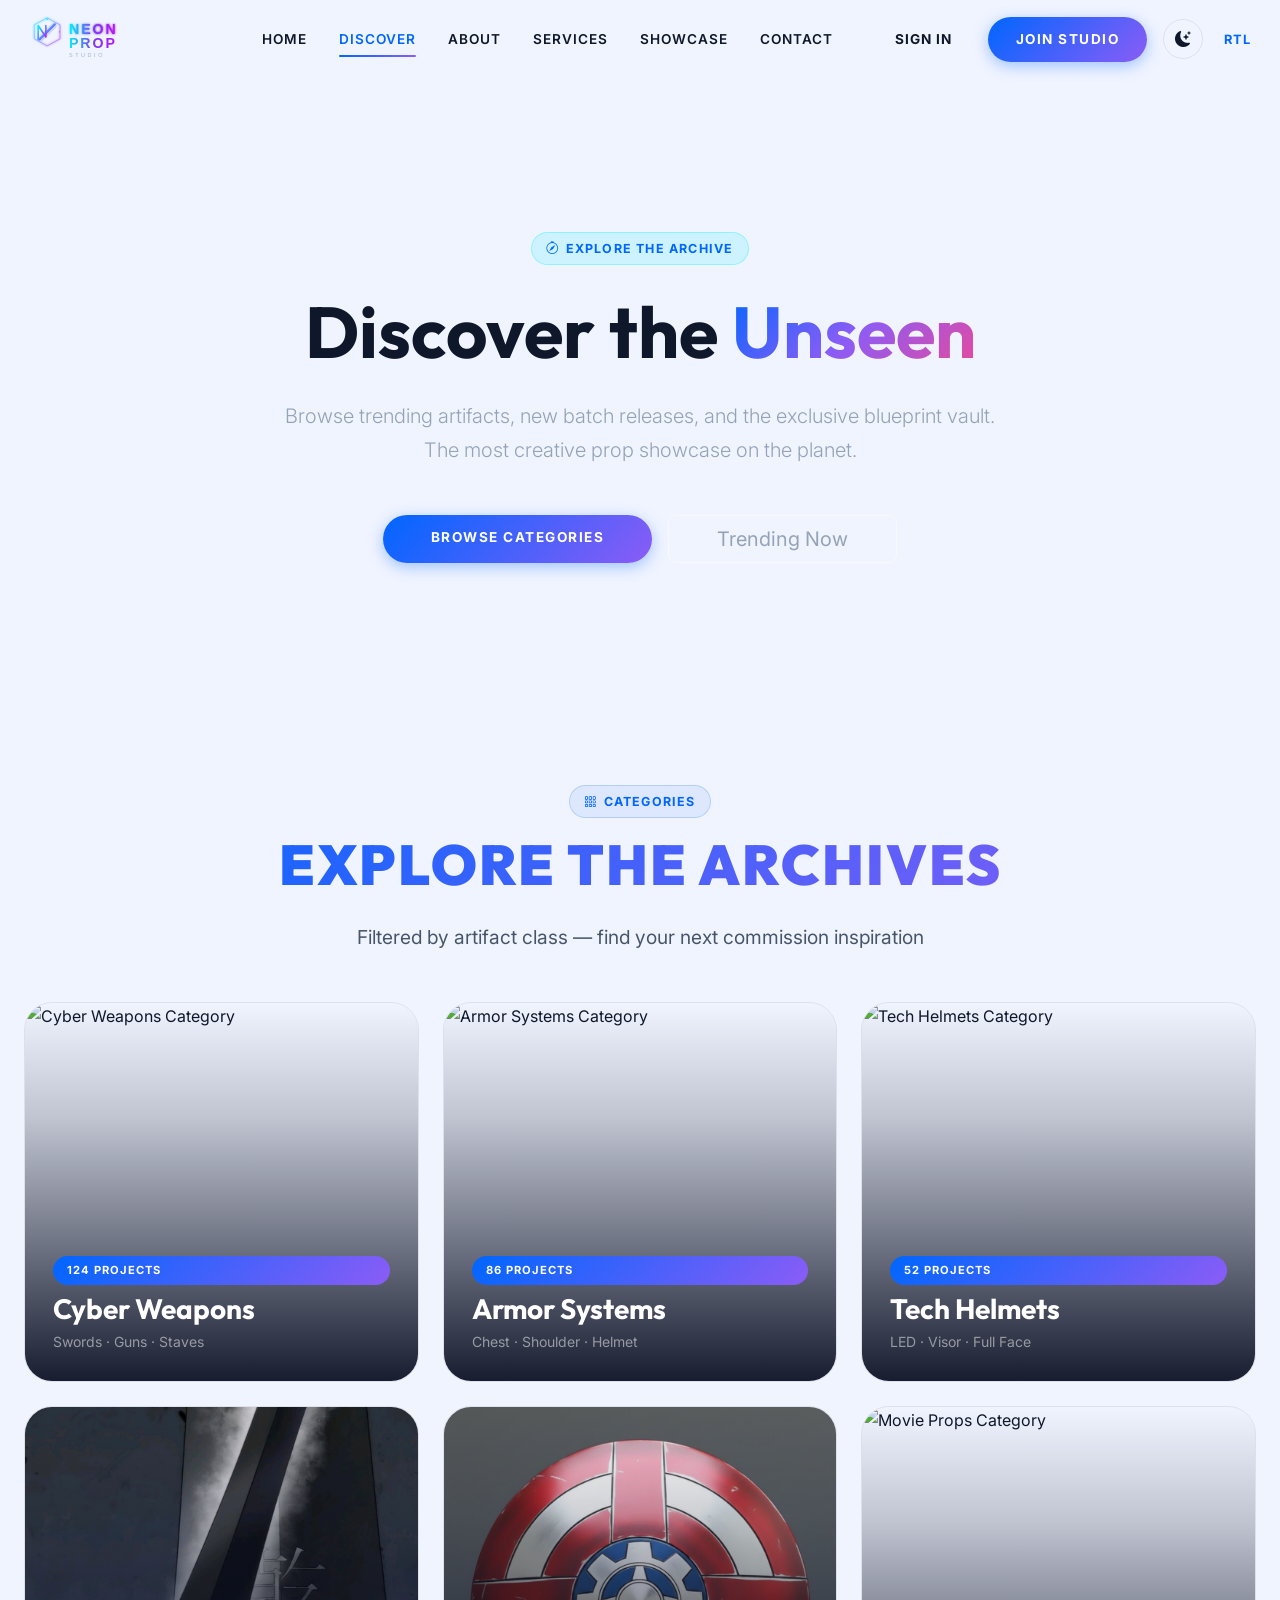
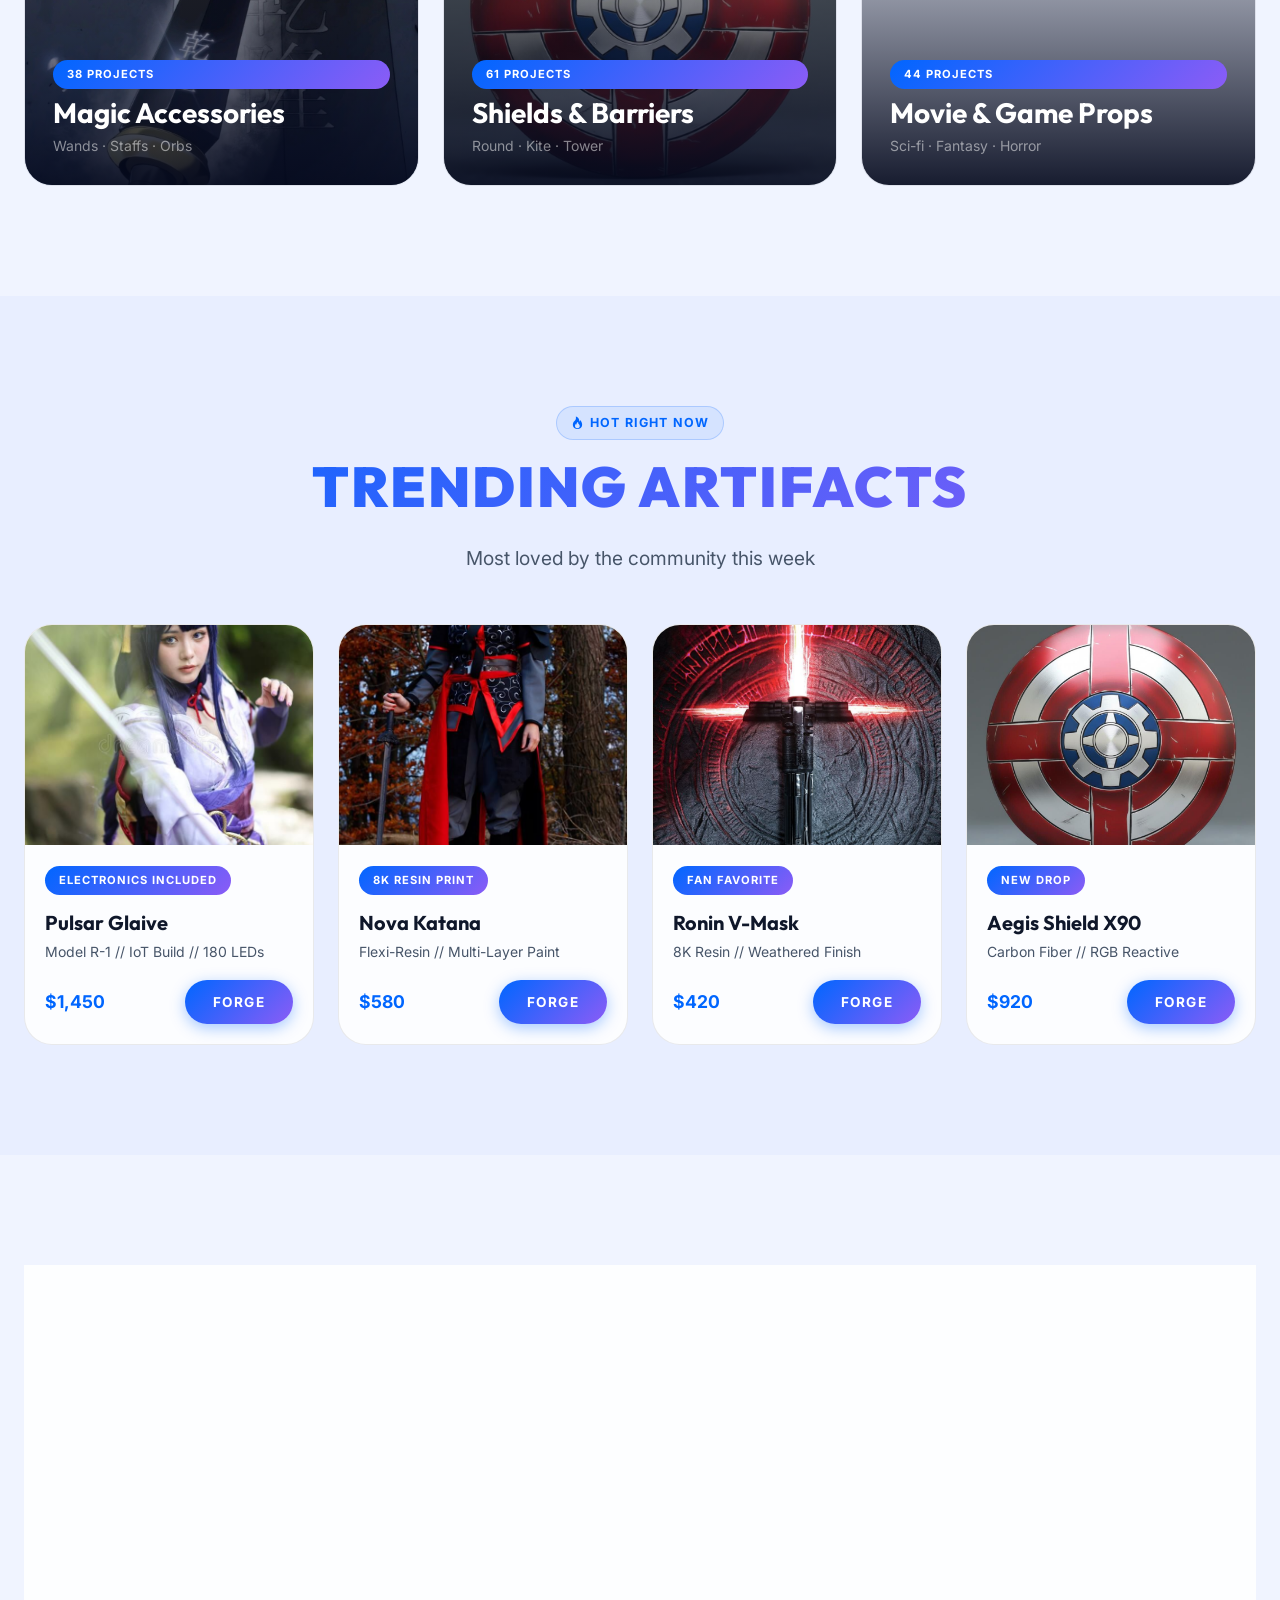
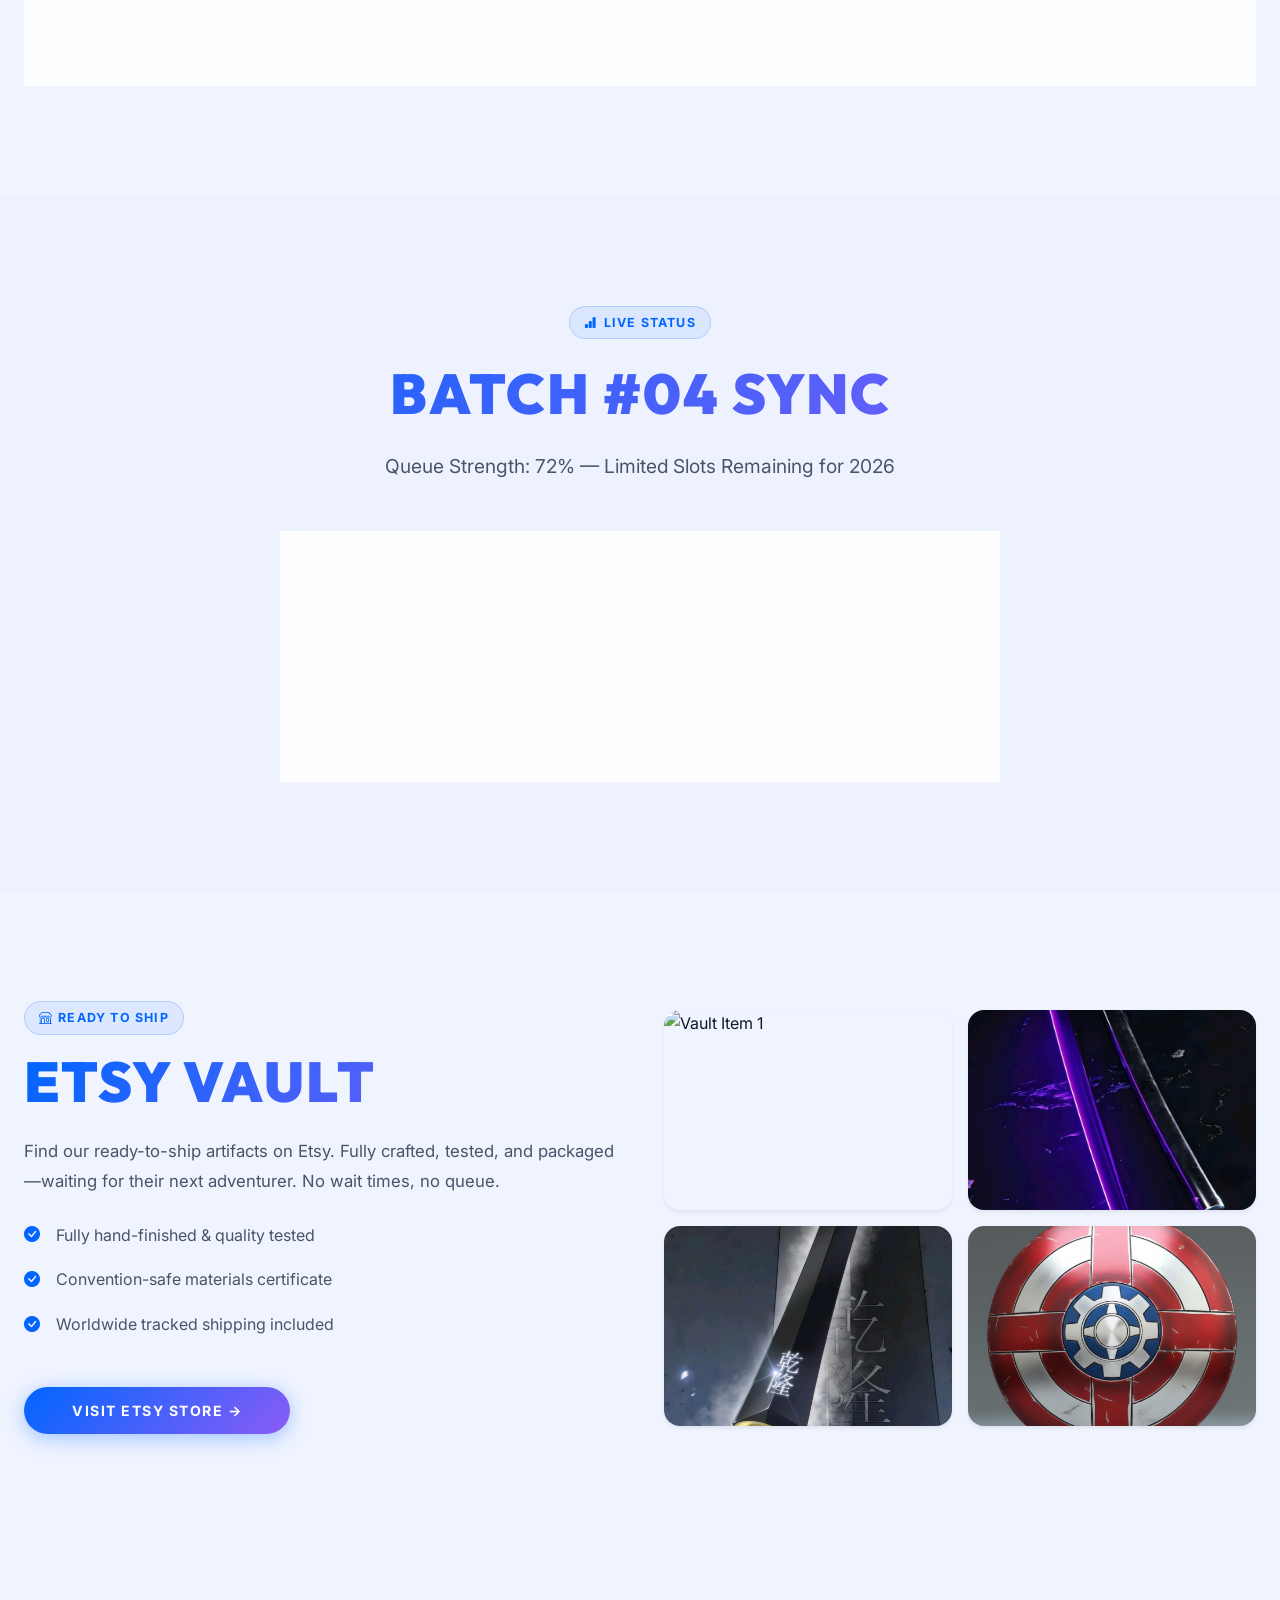
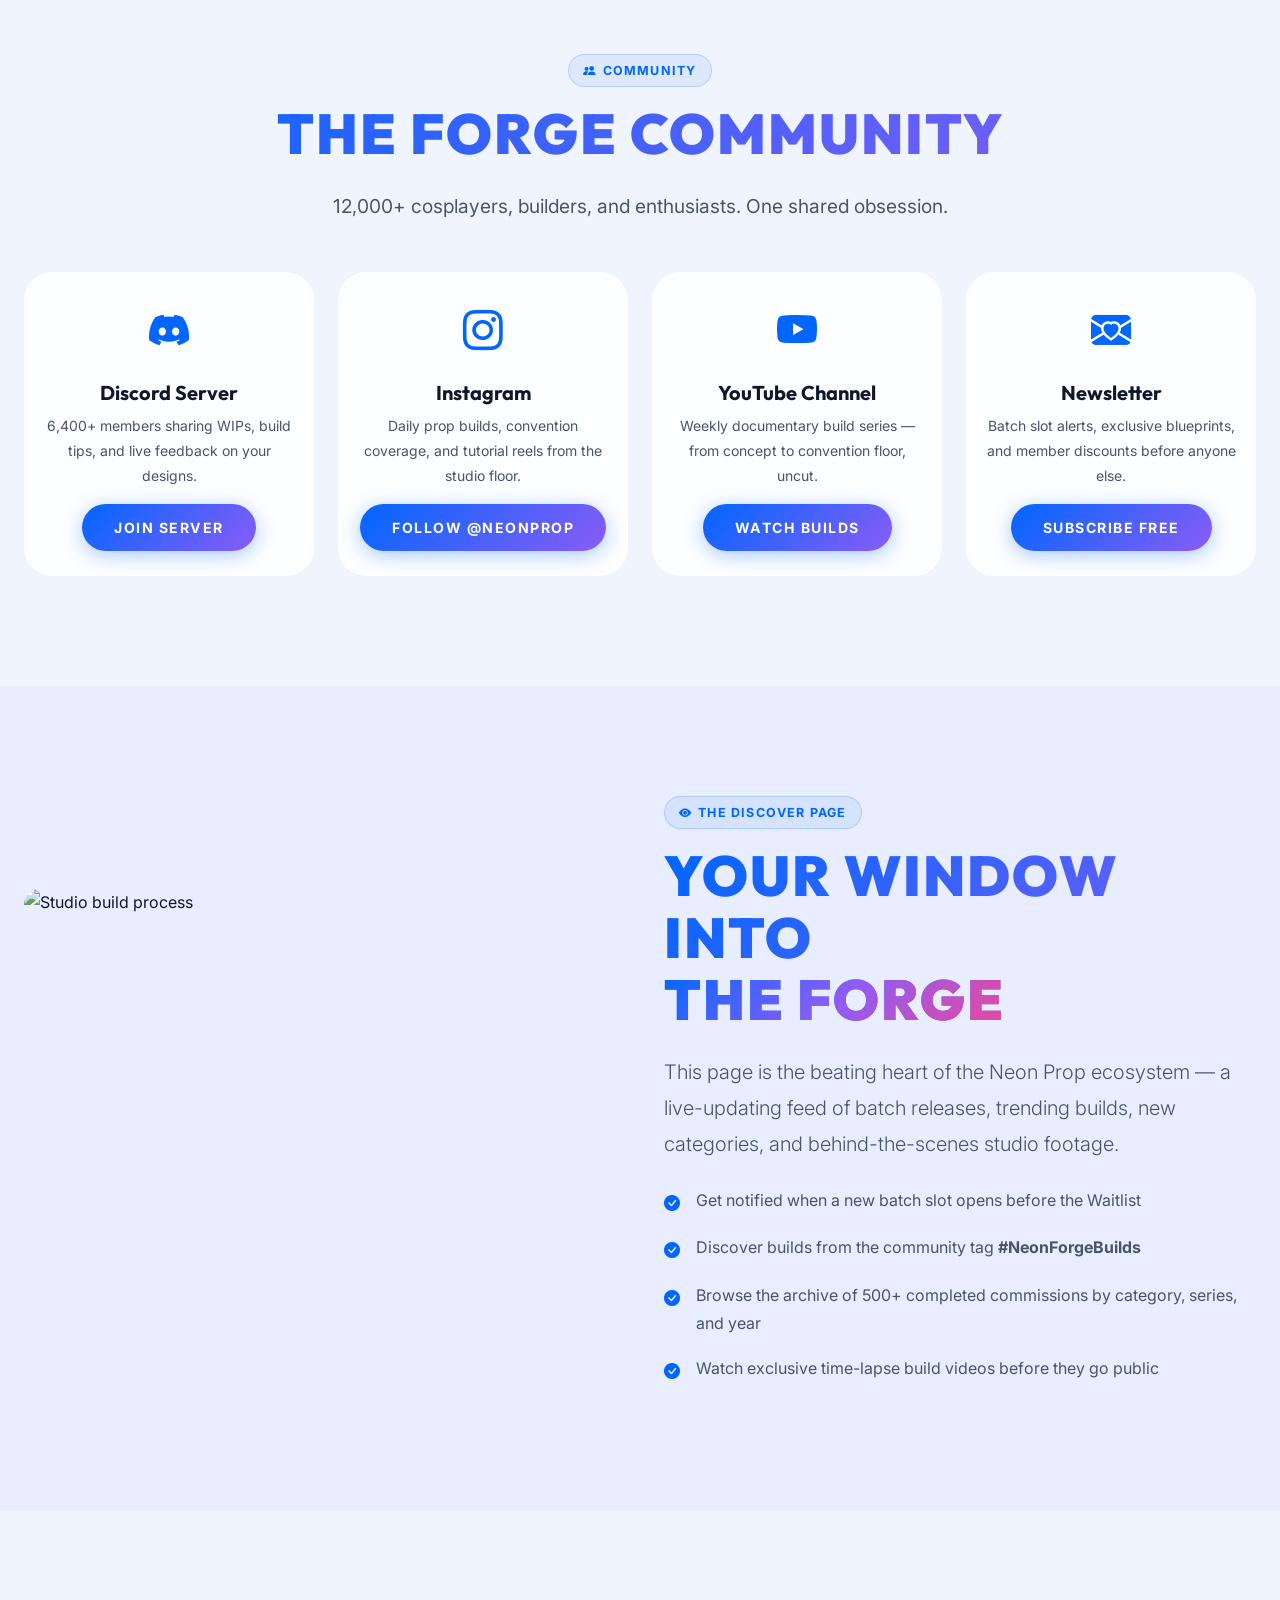
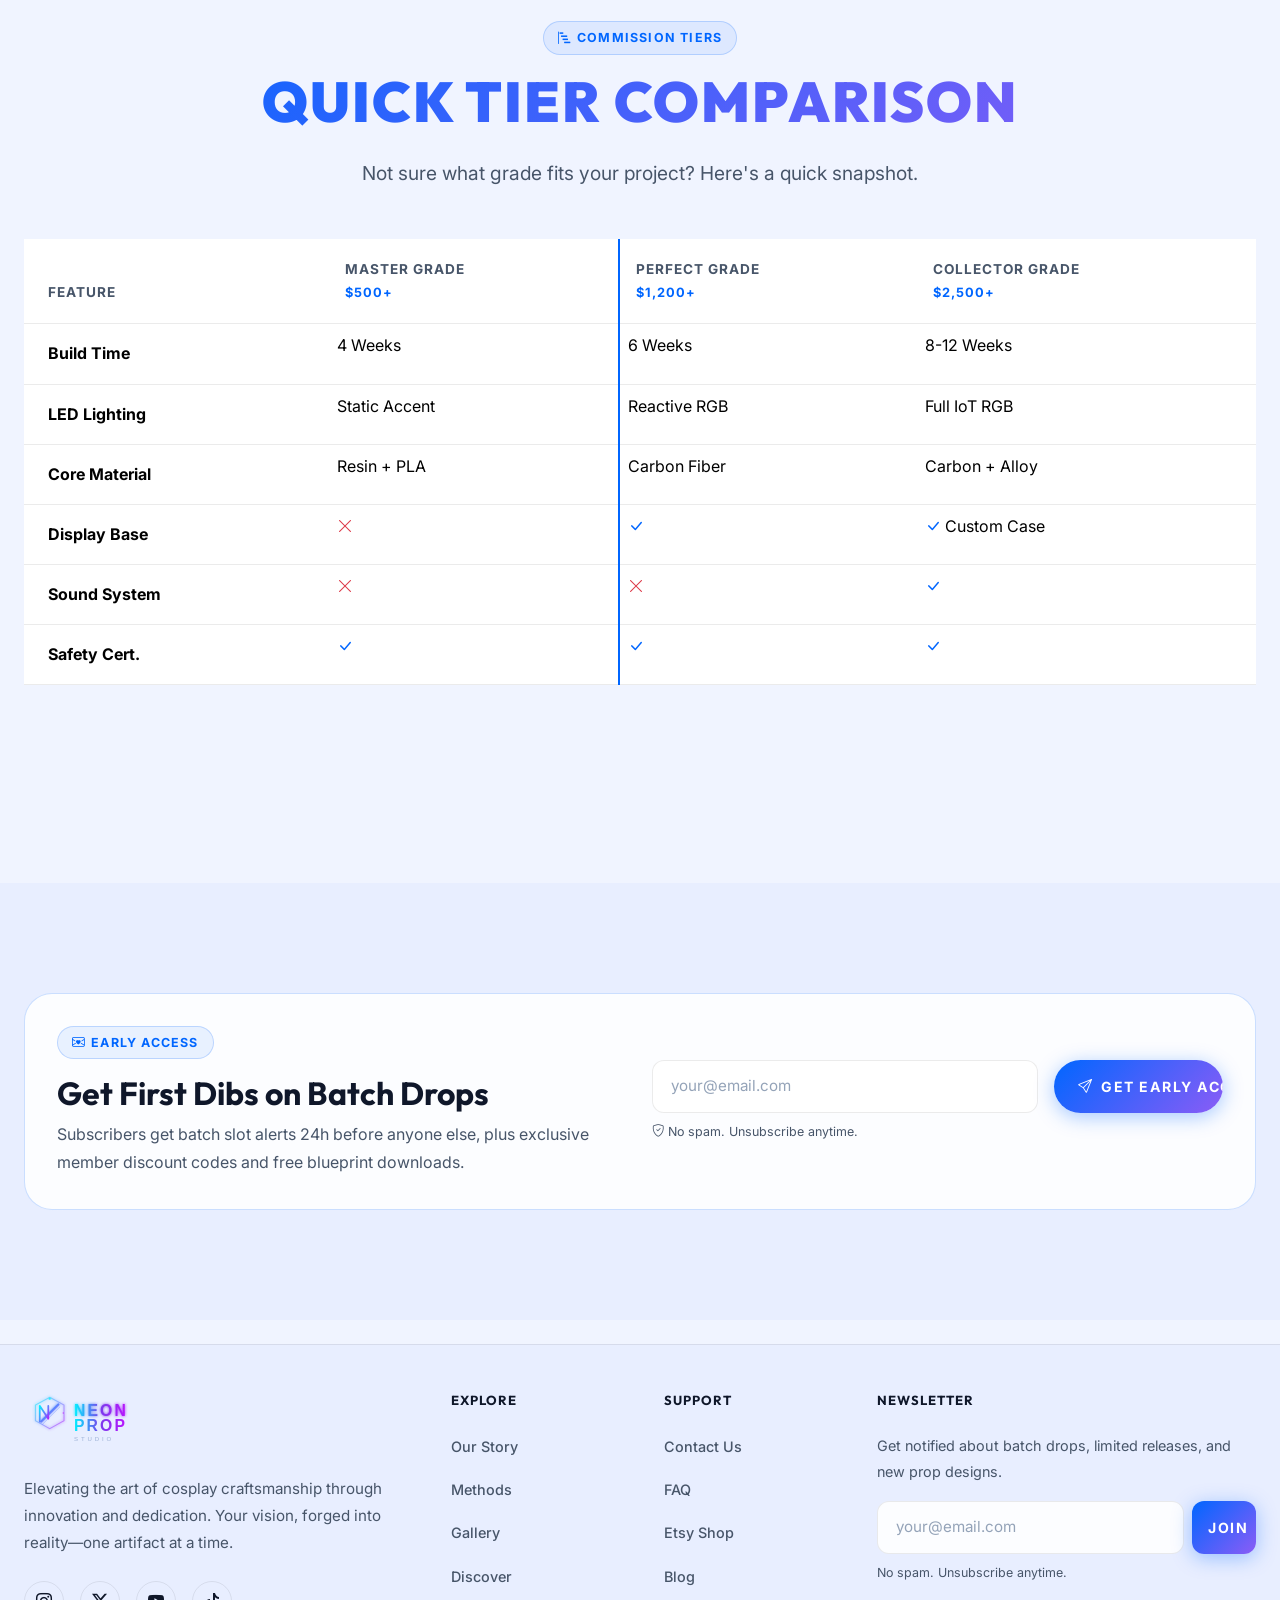
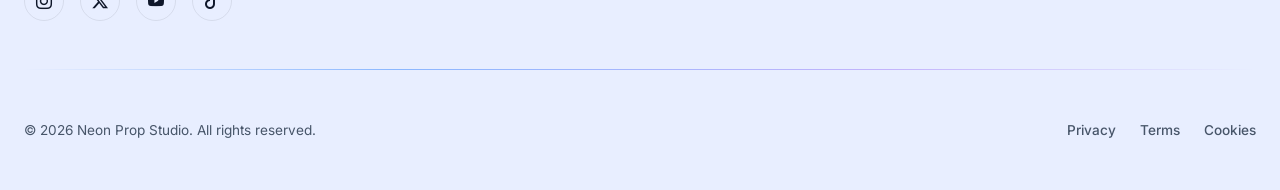
==== home2.html @ 59def132 "first commit" ====
<!DOCTYPE html>
<html lang="en" dir="ltr" data-theme="dark">

<head>
    <meta charset="UTF-8">
    <meta name="viewport" content="width=device-width, initial-scale=1.0">
    <title>Discover The Forge | Neon Prop Studio</title>
    <meta name="description"
        content="Explore trending cosplay artifacts, batch releases, category archives, and the exclusive blueprint vault at Neon Prop Studio.">

    <!-- Favicon -->
    <link rel="icon" type="image/png" href="assets/images/favicon.png">

    <!-- Bootstrap 5 & Icons -->
    <link href="https://cdn.jsdelivr.net/npm/bootstrap@5.3.3/dist/css/bootstrap.min.css" rel="stylesheet">
    <link href="https://cdn.jsdelivr.net/npm/bootstrap-icons@1.11.3/font/bootstrap-icons.min.css" rel="stylesheet">

    <!-- Custom CSS -->
    <link rel="stylesheet" href="assets/css/style.css">
    <link rel="stylesheet" href="assets/css/dark-mode.css">
    <link rel="stylesheet" href="assets/css/rtl.css">

    <style>
        /* ── Discover Hero ── */
        .discover-hero {
            min-height: 75vh;
            display: flex;
            align-items: center;
            position: relative;
            overflow: hidden;
            background: url('https://images.unsplash.com/photo-1614850523296-d8c1af93d400?auto=format&fit=crop&q=80&w=1920') center/cover no-repeat;
            padding-top: calc(var(--nav-height) + 40px);
        }

        .discover-hero::before {
            content: '';
            position: absolute;
            inset: 0;
            background: linear-gradient(to bottom, rgba(6, 10, 20, 0.6) 0%, rgba(6, 10, 20, 0.85) 100%);
        }

        [data-theme="light"] .discover-hero::before {
            background: linear-gradient(to bottom, rgba(240, 244, 255, 0.5), rgba(240, 244, 255, 0.8));
        }

        .discover-hero .container {
            position: relative;
            z-index: 2;
        }

        /* ── Category Cards ── */
        .category-card {
            position: relative;
            height: 380px;
            overflow: hidden;
            border-radius: var(--border-radius-lg);
            cursor: pointer;
            border: 1px solid var(--border-color);
            transition: var(--transition-smooth);
        }

        .category-card img {
            width: 100%;
            height: 100%;
            object-fit: cover;
            transition: transform 0.6s ease;
        }

        .category-card:hover img {
            transform: scale(1.1);
        }

        .category-card:hover {
            border-color: var(--primary-neon);
            box-shadow: var(--shadow-glow);
        }

        .category-overlay {
            position: absolute;
            inset: 0;
            background: linear-gradient(to top, rgba(5, 10, 30, 0.92) 0%, rgba(5, 10, 30, 0.2) 70%, transparent 100%);
            display: flex;
            flex-direction: column;
            justify-content: flex-end;
            padding: 1.75rem;
            color: white;
            transition: var(--transition-smooth);
        }

        /* ── Trending Cards ── */
        .trending-card {
            background: var(--bg-card);
            border: 1px solid var(--border-color);
            border-radius: var(--border-radius-lg);
            overflow: hidden;
            transition: var(--transition-smooth);
        }

        .trending-card:hover {
            transform: translateY(-8px);
            box-shadow: var(--shadow-glow), var(--shadow-lg);
            border-color: var(--border-accent);
        }

        .trending-card-img {
            width: 100%;
            height: 220px;
            object-fit: cover;
        }

        .trending-card-body {
            padding: 1.25rem;
        }

        /* ── Video Section ── */
        .video-card {
            border-radius: var(--border-radius-lg);
            overflow: hidden;
        }

        .video-card iframe {
            display: block;
        }

        @media (max-width: 767.98px) {
            .discover-hero {
                min-height: 60vh;
            }

            .category-card {
                height: 260px;
            }

            .trending-card-img {
                height: 180px;
            }
        }

        @media (max-width: 575.98px) {
            .category-card {
                height: 220px;
            }
        }
    </style>
</head>

<body>
    <button class="scroll-top-btn" id="scrollTopBtn" aria-label="Scroll to top"><i
            class="bi bi-chevron-up"></i></button>

    <!-- Navbar -->
    <nav class="navbar navbar-expand-lg navbar-custom fixed-top" role="navigation" aria-label="Main Navigation">
        <div class="container">
            <a class="navbar-brand" href="index.html" aria-label="Neon Prop Studio Home">
                <img src="assets/images/logo.svg" alt="Neon Prop Studio" height="44" class="d-block"
                    style="max-width:180px;">
            </a>
            <button class="navbar-toggler" type="button" data-bs-toggle="collapse" data-bs-target="#navContent"
                aria-controls="navContent" aria-expanded="false" aria-label="Toggle navigation">
                <i class="bi bi-list fs-2 text-neon"></i>
            </button>
            <div class="collapse navbar-collapse" id="navContent">
                <ul class="navbar-nav mx-auto mb-2 mb-lg-0">
                    <li class="nav-item"><a class="nav-link" href="index.html">Home</a></li>
                    <li class="nav-item"><a class="nav-link active" aria-current="page" href="home2.html">Discover</a>
                    </li>
                    <li class="nav-item"><a class="nav-link" href="pages/about.html">About</a></li>
                    <li class="nav-item"><a class="nav-link" href="pages/services.html">Services</a></li>
                    <li class="nav-item"><a class="nav-link" href="pages/showcase.html">Showcase</a></li>
                    <li class="nav-item"><a class="nav-link" href="pages/contact.html">Contact</a></li>
                </ul>
                <div class="d-flex align-items-center gap-3">
                    <a href="pages/login.html" class="btn-login text-decoration-none d-none d-lg-inline-block">Sign
                        In</a>
                    <a href="pages/signup.html" class="btn btn-premium btn-sm">Join Studio</a>
                    <button id="theme-toggle" class="btn btn-theme-toggle" aria-label="Toggle Theme"><i
                            class="bi bi-sun-fill"></i></button>
                    <button id="rtl-toggle" class="btn btn-link text-decoration-none text-neon fw-bold px-1"
                        style="font-size:0.8rem;letter-spacing:1px;" aria-label="Toggle RTL">RTL</button>
                </div>
            </div>
        </div>
    </nav>

    <main id="main-content">
        <!-- ═══ DISCOVER HERO ═══ -->
        <section id="discover-hero" class="discover-hero">
            <div class="container text-center text-white">
                <div class="chip mb-4 mx-auto reveal"
                    style="width:fit-content;background:rgba(0,242,255,0.15);border-color:rgba(0,242,255,0.3);"><i
                        class="bi bi-compass"></i> Explore The Archive</div>
                <h1 class="display-2 fw-bold mb-4 reveal delay-1" style="font-family:'Outfit',sans-serif;color:var(--text-main);">Discover the
                    <span
                        style="background:var(--grad-neon);-webkit-background-clip:text;-webkit-text-fill-color:transparent;background-clip:text;">Unseen</span>
                </h1>
                <p class="lead mb-5 col-lg-7 mx-auto reveal delay-2" style="color:var(--text-subtle);">Browse trending artifacts, new batch releases, and
                    the exclusive blueprint vault. The most creative prop showcase on the planet.</p>
                <div class="d-flex justify-content-center flex-wrap gap-3 reveal delay-3">
                    <a href="#categories" class="btn btn-premium btn-lg px-5">Browse Categories</a>
                    <a href="#trending" class="btn btn-outline-light btn-lg px-5" style="color:var(--text-subtle);">Trending Now</a>
                </div>
            </div>
        </section>

        <!-- ═══ CATEGORIES ═══ -->
        <section id="categories" class="section-py">
            <div class="container">
                <div class="text-center mb-5">
                    <div class="chip mb-3 reveal"><i class="bi bi-grid-3x3-gap"></i> Categories</div>
                    <h2 class="section-title reveal delay-1">Explore The Archives</h2>
                    <p class="section-subtitle reveal delay-2">Filtered by artifact class — find your next commission
                        inspiration</p>
                </div>
                <div class="row g-4">
                    <div class="col-md-4 reveal">
                        <div class="category-card">
                            <img src="https://images.unsplash.com/photo-1589118949245-7d38baf380d6?auto=format&fit=crop&q=80&w=800"
                                alt="Cyber Weapons Category">
                            <div class="category-overlay">
                                <span class="badge-neon mb-2">124 Projects</span>
                                <h3 class="fw-bold m-0">Cyber Weapons</h3>
                                <p class="text-white-50 small mb-0 mt-1">Swords · Guns · Staves</p>
                            </div>
                        </div>
                    </div>
                    <div class="col-md-4 reveal delay-1">
                        <div class="category-card">
                            <img src="https://images.unsplash.com/photo-1542332213-31f87348057f?auto=format&fit=crop&q=80&w=800"
                                alt="Armor Systems Category">
                            <div class="category-overlay">
                                <span class="badge-neon mb-2">86 Projects</span>
                                <h3 class="fw-bold m-0">Armor Systems</h3>
                                <p class="text-white-50 small mb-0 mt-1">Chest · Shoulder · Helmet</p>
                            </div>
                        </div>
                    </div>
                    <div class="col-md-4 reveal delay-2">
                        <div class="category-card">
                            <img src="https://images.unsplash.com/photo-1550745165-9bc0b252726f?auto=format&fit=crop&q=80&w=800"
                                alt="Tech Helmets Category">
                            <div class="category-overlay">
                                <span class="badge-neon mb-2">52 Projects</span>
                                <h3 class="fw-bold m-0">Tech Helmets</h3>
                                <p class="text-white-50 small mb-0 mt-1">LED · Visor · Full Face</p>
                            </div>
                        </div>
                    </div>
                    <div class="col-md-4 reveal delay-3">
                        <div class="category-card">
                            <img src="./assets/images/ronin.jpg"
                                alt="Magic Accessories Category">
                            <div class="category-overlay">
                                <span class="badge-neon mb-2">38 Projects</span>
                                <h3 class="fw-bold m-0">Magic Accessories</h3>
                                <p class="text-white-50 small mb-0 mt-1">Wands · Staffs · Orbs</p>
                            </div>
                        </div>
                    </div>
                    <div class="col-md-4 reveal delay-4">
                        <div class="category-card">
                            <img src="./assets/images/shield.jpg"
                                alt="Shields Category">
                            <div class="category-overlay">
                                <span class="badge-neon mb-2">61 Projects</span>
                                <h3 class="fw-bold m-0">Shields &amp; Barriers</h3>
                                <p class="text-white-50 small mb-0 mt-1">Round · Kite · Tower</p>
                            </div>
                        </div>
                    </div>
                    <div class="col-md-4 reveal delay-5">
                        <div class="category-card">
                            <img src="https://images.unsplash.com/photo-1624378439575-d8705ad7ae80?auto=format&fit=crop&q=80&w=800"
                                alt="Movie Props Category">
                            <div class="category-overlay">
                                <span class="badge-neon mb-2">44 Projects</span>
                                <h3 class="fw-bold m-0">Movie &amp; Game Props</h3>
                                <p class="text-white-50 small mb-0 mt-1">Sci-fi · Fantasy · Horror</p>
                            </div>
                        </div>
                    </div>
                </div>
            </div>
        </section>

        <!-- ═══ TRENDING ═══ -->
        <section id="trending" class="section-py bg-alt">
            <div class="container">
                <div class="text-center mb-5">
                    <div class="chip mb-3 reveal"><i class="bi bi-fire"></i> Hot Right Now</div>
                    <h2 class="section-title reveal delay-1">Trending Artifacts</h2>
                    <p class="section-subtitle reveal delay-2">Most loved by the community this week</p>
                </div>
                <div class="row g-4">
                    <div class="col-sm-6 col-lg-3 reveal">
                        <div class="trending-card h-100">
                            <img src="./assets/images/single.webp" class="trending-card-img"
                                alt="Pulsar Glaive Trending Prop">
                            <div class="trending-card-body">
                                <span class="badge-neon mb-2 d-inline-block">Electronics Included</span>
                                <h5 class="fw-bold mb-1 mt-2">Pulsar Glaive</h5>
                                <p class="text-muted small mb-3">Model R-1 // IoT Build // 180 LEDs</p>
                                <div class="d-flex justify-content-between align-items-center">
                                    <span class="fw-bold"
                                        style="font-size:1.1rem;color:var(--primary-neon);">$1,450</span>
                                    <a href="pages/contact.html" class="btn btn-premium btn-sm">Forge</a>
                                </div>
                            </div>
                        </div>
                    </div>
                    <div class="col-sm-6 col-lg-3 reveal delay-1">
                        <div class="trending-card h-100">
                            <img src="./assets/images/single2.webp" class="trending-card-img"
                                alt="Nova Katana Trending Prop">
                            <div class="trending-card-body">
                                <span class="badge-neon mb-2 d-inline-block">8K Resin Print</span>
                                <h5 class="fw-bold mb-1 mt-2">Nova Katana</h5>
                                <p class="text-muted small mb-3">Flexi-Resin // Multi-Layer Paint</p>
                                <div class="d-flex justify-content-between align-items-center">
                                    <span class="fw-bold"
                                        style="font-size:1.1rem;color:var(--primary-neon);">$580</span>
                                    <a href="pages/contact.html" class="btn btn-premium btn-sm">Forge</a>
                                </div>
                            </div>
                        </div>
                    </div>
                    <div class="col-sm-6 col-lg-3 reveal delay-2">
                        <div class="trending-card h-100">
                            <img src="./assets/images/single3.jpg" class="trending-card-img"
                                alt="Ronin V-Mask Trending Prop">
                            <div class="trending-card-body">
                                <span class="badge-neon mb-2 d-inline-block">Fan Favorite</span>
                                <h5 class="fw-bold mb-1 mt-2">Ronin V-Mask</h5>
                                <p class="text-muted small mb-3">8K Resin // Weathered Finish</p>
                                <div class="d-flex justify-content-between align-items-center">
                                    <span class="fw-bold"
                                        style="font-size:1.1rem;color:var(--primary-neon);">$420</span>
                                    <a href="pages/contact.html" class="btn btn-premium btn-sm">Forge</a>
                                </div>
                            </div>
                        </div>
                    </div>
                    <div class="col-sm-6 col-lg-3 reveal delay-3">
                        <div class="trending-card h-100">
                            <img src="./assets/images/shield.jpg" class="trending-card-img"
                                alt="Aegis Shield Trending Prop">
                            <div class="trending-card-body">
                                <span class="badge-neon mb-2 d-inline-block">New Drop</span>
                                <h5 class="fw-bold mb-1 mt-2">Aegis Shield X90</h5>
                                <p class="text-muted small mb-3">Carbon Fiber // RGB Reactive</p>
                                <div class="d-flex justify-content-between align-items-center">
                                    <span class="fw-bold"
                                        style="font-size:1.1rem;color:var(--primary-neon);">$920</span>
                                    <a href="pages/contact.html" class="btn btn-premium btn-sm">Forge</a>
                                </div>
                            </div>
                        </div>
                    </div>
                </div>
            </div>
        </section>

        <!-- ═══ BEHIND THE BUILD (VIDEO) ═══ -->
        <section id="forge-video" class="section-py">
            <div class="container">
                <div class="glass-card p-0 overflow-hidden video-card reveal">
                    <div class="row g-0">
                        <div class="col-lg-7">
                            <div class="ratio ratio-16x9">
                                <iframe src="https://www.youtube.com/embed/dQw4w9WgXcQ"
                                    title="Neon Prop Studio — Behind the Build" allowfullscreen loading="lazy"></iframe>
                            </div>
                        </div>
                        <div class="col-lg-5 p-4 p-lg-5 d-flex flex-column justify-content-center">
                            <div class="chip mb-3"><i class="bi bi-play-circle"></i> Process Film</div>
                            <h2 class="fw-bold mb-3"
                                style="font-family:'Outfit',sans-serif;font-size:clamp(1.5rem,3vw,2rem);">Behind the
                                Build</h2>
                            <p class="text-muted mb-4">Watch the master smiths at work—from the first digital blueprint
                                all the way to the final automotive clear-coat application. Real craft, real precision.
                            </p>
                            <div class="d-flex gap-3 flex-wrap">
                                <a href="pages/about.html" class="btn btn-neon btn-sm">Our Methodology →</a>
                                <a href="pages/showcase.html" class="btn btn-neon-outline btn-sm">Full Gallery</a>
                            </div>
                        </div>
                    </div>
                </div>
            </div>
        </section>

        <!-- ═══ BATCH STATUS ═══ -->
        <section id="status-discover" class="section-py bg-alt-trigger">
            <div class="container text-center">
                <div class="chip mb-4 mx-auto reveal" style="width:fit-content;"><i class="bi bi-bar-chart-fill"></i>
                    Live Status</div>
                <h2 class="section-title reveal delay-1">Batch #04 Sync</h2>
                <p class="section-subtitle mb-5 reveal delay-2">Queue Strength: 72% — Limited Slots Remaining for 2026
                </p>
                <div class="col-lg-7 mx-auto reveal delay-3">
                    <div class="glass-card px-4 py-4">
                        <div class="d-flex justify-content-between mb-2"
                            style="font-size:0.85rem;font-weight:700;text-transform:uppercase;letter-spacing:1px;">
                            <span style="color:var(--primary-neon);">72% Filled</span>
                            <span class="text-muted">28% Remaining</span>
                        </div>
                        <div class="progress mb-4" style="height:14px;">
                            <div class="progress-bar bg-neon" style="width:72%;border-radius:10px;"></div>
                        </div>
                        <div class="row g-3 text-center mb-4">
                            <div class="col-4">
                                <div
                                    style="font-family:'Outfit',sans-serif;font-weight:900;font-size:1.4rem;color:var(--primary-neon);">
                                    18</div>
                                <div
                                    style="font-size:0.75rem;color:var(--text-muted);font-weight:600;text-transform:uppercase;letter-spacing:1px;">
                                    Slots Filled</div>
                            </div>
                            <div class="col-4">
                                <div
                                    style="font-family:'Outfit',sans-serif;font-weight:900;font-size:1.4rem;color:var(--accent-gold);">
                                    7</div>
                                <div
                                    style="font-size:0.75rem;color:var(--text-muted);font-weight:600;text-transform:uppercase;letter-spacing:1px;">
                                    Slots Left</div>
                            </div>
                            <div class="col-4">
                                <div
                                    style="font-family:'Outfit',sans-serif;font-weight:900;font-size:1.4rem;color:var(--secondary-neon);">
                                    Oct</div>
                                <div
                                    style="font-size:0.75rem;color:var(--text-muted);font-weight:600;text-transform:uppercase;letter-spacing:1px;">
                                    Delivery Month</div>
                            </div>
                        </div>
                        <a href="pages/contact.html" class="btn btn-neon w-100">Reserve Your Slot Now</a>
                    </div>
                </div>
            </div>
        </section>

        <!-- ═══ ETSY VAULT ═══ -->
        <section id="market-spotlight" class="section-py">
            <div class="container">
                <div class="row align-items-center g-5">
                    <div class="col-lg-6 reveal-left">
                        <div class="chip mb-3"><i class="bi bi-shop"></i> Ready to Ship</div>
                        <h2 class="section-title mb-4">Etsy Vault</h2>
                        <p class="text-muted mb-4" style="font-size:1.05rem;line-height:1.8;">Find our ready-to-ship
                            artifacts on Etsy. Fully crafted, tested, and packaged—waiting for their next adventurer. No
                            wait times, no queue.</p>
                        <ul class="list-unstyled mb-5">
                            <li class="d-flex align-items-center gap-3 mb-3"><i
                                    class="bi bi-check-circle-fill text-neon"></i><span class="text-muted">Fully
                                    hand-finished &amp; quality tested</span></li>
                            <li class="d-flex align-items-center gap-3 mb-3"><i
                                    class="bi bi-check-circle-fill text-neon"></i><span
                                    class="text-muted">Convention-safe materials certificate</span></li>
                            <li class="d-flex align-items-center gap-3"><i
                                    class="bi bi-check-circle-fill text-neon"></i><span class="text-muted">Worldwide
                                    tracked shipping included</span></li>
                        </ul>
                        <a href="https://etsy.com" target="_blank" rel="noopener" class="btn btn-neon px-5">Visit Etsy
                            Store →</a>
                    </div>
                    <div class="col-lg-6 reveal-right">
                        <div class="row g-3">
                            <div class="col-6">
                                <img src="https://images.unsplash.com/photo-1550745165-9bc0b252726f?auto=format&fit=crop&q=80&w=400"
                                    class="img-fluid rounded-4 shadow-sm" alt="Vault Item 1"
                                    style="height:200px;object-fit:cover;width:100%;">
                            </div>
                            <div class="col-6">
                                <img src="./assets/images/saber.jpg" class="img-fluid rounded-4 shadow-sm"
                                    alt="Vault Item 2 — Saber" style="height:200px;object-fit:cover;width:100%;">
                            </div>
                            <div class="col-6">
                                <img src="./assets/images/ronin.jpg" class="img-fluid rounded-4 shadow-sm"
                                    alt="Vault Item 3 — Ronin" style="height:200px;object-fit:cover;width:100%;">
                            </div>
                            <div class="col-6">
                                <img src="./assets/images/shield.jpg" class="img-fluid rounded-4 shadow-sm"
                                    alt="Vault Item 4 — Shield" style="height:200px;object-fit:cover;width:100%;">
                            </div>
                        </div>
                    </div>
                </div>
            </div>
        </section>
    </main>

    <!-- ═══ COMMUNITY HUB ═══ -->
    <section id="community" class="section-py">
        <div class="container">
            <div class="text-center mb-5">
                <div class="chip mb-3 reveal"><i class="bi bi-people-fill"></i> Community</div>
                <h2 class="section-title reveal delay-1">The Forge Community</h2>
                <p class="section-subtitle reveal delay-2">12,000+ cosplayers, builders, and enthusiasts. One shared
                    obsession.</p>
            </div>
            <div class="row g-4">
                <div class="col-md-6 col-lg-3 reveal">
                    <div class="glass-card text-center py-4 px-3 h-100">
                        <i class="bi bi-discord text-neon mb-3 d-block" style="font-size:2.5rem;"></i>
                        <h5 class="fw-bold mb-2">Discord Server</h5>
                        <p class="text-muted small mb-3">6,400+ members sharing WIPs, build tips, and live feedback on
                            your designs.</p>
                        <a href="#" class="btn btn-neon btn-sm">Join Server</a>
                    </div>
                </div>
                <div class="col-md-6 col-lg-3 reveal delay-1">
                    <div class="glass-card text-center py-4 px-3 h-100">
                        <i class="bi bi-instagram text-neon mb-3 d-block" style="font-size:2.5rem;"></i>
                        <h5 class="fw-bold mb-2">Instagram</h5>
                        <p class="text-muted small mb-3">Daily prop builds, convention coverage, and tutorial reels from
                            the studio floor.</p>
                        <a href="#" class="btn btn-neon btn-sm">Follow @neonprop</a>
                    </div>
                </div>
                <div class="col-md-6 col-lg-3 reveal delay-2">
                    <div class="glass-card text-center py-4 px-3 h-100">
                        <i class="bi bi-youtube text-neon mb-3 d-block" style="font-size:2.5rem;"></i>
                        <h5 class="fw-bold mb-2">YouTube Channel</h5>
                        <p class="text-muted small mb-3">Weekly documentary build series — from concept to convention
                            floor, uncut.</p>
                        <a href="#" class="btn btn-neon btn-sm">Watch Builds</a>
                    </div>
                </div>
                <div class="col-md-6 col-lg-3 reveal delay-3">
                    <div class="glass-card text-center py-4 px-3 h-100">
                        <i class="bi bi-envelope-heart-fill text-neon mb-3 d-block" style="font-size:2.5rem;"></i>
                        <h5 class="fw-bold mb-2">Newsletter</h5>
                        <p class="text-muted small mb-3">Batch slot alerts, exclusive blueprints, and member discounts
                            before anyone else.</p>
                        <a href="#subscribe" class="btn btn-neon btn-sm">Subscribe Free</a>
                    </div>
                </div>
            </div>
        </div>
    </section>

    <!-- ═══ WHY DISCOVER ═══ -->
    <section id="why-discover" class="section-py bg-alt">
        <div class="container">
            <div class="row align-items-center g-5">
                <div class="col-lg-6 reveal-left">
                    <img src="https://images.unsplash.com/photo-1542332213-31f87348057f?auto=format&fit=crop&q=80&w=900"
                        alt="Studio build process" class="img-fluid rounded-4"
                        style="height:420px;object-fit:cover;width:100%;">
                </div>
                <div class="col-lg-6 reveal-right">
                    <div class="chip mb-3"><i class="bi bi-eye-fill"></i> The Discover Page</div>
                    <h2 class="section-title mb-4">Your Window Into<br><span class="gradient-text">The Forge</span></h2>
                    <p class="text-muted lead mb-4">This page is the beating heart of the Neon Prop ecosystem — a
                        live-updating feed of batch releases, trending builds, new categories, and behind-the-scenes
                        studio footage.</p>
                    <ul class="list-unstyled">
                        <li class="d-flex gap-3 mb-3">
                            <i class="bi bi-check-circle-fill text-neon flex-shrink-0 mt-1"></i>
                            <span class="text-muted">Get notified when a new batch slot opens before the Waitlist</span>
                        </li>
                        <li class="d-flex gap-3 mb-3">
                            <i class="bi bi-check-circle-fill text-neon flex-shrink-0 mt-1"></i>
                            <span class="text-muted">Discover builds from the community tag
                                <strong>#NeonForgeBuilds</strong></span>
                        </li>
                        <li class="d-flex gap-3 mb-3">
                            <i class="bi bi-check-circle-fill text-neon flex-shrink-0 mt-1"></i>
                            <span class="text-muted">Browse the archive of 500+ completed commissions by category,
                                series, and year</span>
                        </li>
                        <li class="d-flex gap-3">
                            <i class="bi bi-check-circle-fill text-neon flex-shrink-0 mt-1"></i>
                            <span class="text-muted">Watch exclusive time-lapse build videos before they go
                                public</span>
                        </li>
                    </ul>
                </div>
            </div>
        </div>
    </section>

    <!-- ═══ COMPARE TIERS ═══ -->
    <section id="compare-tiers" class="section-py">
        <div class="container">
            <div class="text-center mb-5">
                <div class="chip mb-3 reveal"><i class="bi bi-bar-chart-steps"></i> Commission Tiers</div>
                <h2 class="section-title reveal delay-1">Quick Tier Comparison</h2>
                <p class="section-subtitle reveal delay-2">Not sure what grade fits your project? Here's a quick
                    snapshot.</p>
            </div>
            <div class="table-responsive reveal">
                <table class="table" style="color:var(--text-main);border-color:var(--border-color);">
                    <thead>
                        <tr style="border-color:var(--border-color);">
                            <th
                                style="padding:1.2rem 1.5rem;font-size:.85rem;letter-spacing:1px;text-transform:uppercase;color:var(--text-muted);">
                                Feature</th>
                            <th
                                style="padding:1.2rem 1rem;font-size:.85rem;letter-spacing:1px;text-transform:uppercase;color:var(--text-muted);">
                                Master Grade<br><small style="font-size:.8rem;color:var(--primary-neon);">$500+</small>
                            </th>
                            <th
                                style="padding:1.2rem 1rem;font-size:.85rem;letter-spacing:1px;text-transform:uppercase;border-left:2px solid var(--primary-neon);color:var(--text-muted);">
                                Perfect Grade<br><small
                                    style="font-size:.8rem;color:var(--primary-neon);">$1,200+</small></th>
                            <th
                                style="padding:1.2rem 1rem;font-size:.85rem;letter-spacing:1px;text-transform:uppercase;color:var(--text-muted);">
                                Collector Grade<br><small
                                    style="font-size:.8rem;color:var(--primary-neon);">$2,500+</small></th>
                        </tr>
                    </thead>
                    <tbody>
                        <tr style="border-color:var(--border-color);">
                            <td style="padding:1rem 1.5rem;" class="fw-bold">Build Time</td>
                            <td>4 Weeks</td>
                            <td style="border-left:2px solid var(--primary-neon);">6 Weeks</td>
                            <td>8-12 Weeks</td>
                        </tr>
                        <tr style="border-color:var(--border-color);">
                            <td style="padding:1rem 1.5rem;" class="fw-bold">LED Lighting</td>
                            <td>Static Accent</td>
                            <td style="border-left:2px solid var(--primary-neon);">Reactive RGB</td>
                            <td>Full IoT RGB</td>
                        </tr>
                        <tr style="border-color:var(--border-color);">
                            <td style="padding:1rem 1.5rem;" class="fw-bold">Core Material</td>
                            <td>Resin + PLA</td>
                            <td style="border-left:2px solid var(--primary-neon);">Carbon Fiber</td>
                            <td>Carbon + Alloy</td>
                        </tr>
                        <tr style="border-color:var(--border-color);">
                            <td style="padding:1rem 1.5rem;" class="fw-bold">Display Base</td>
                            <td><i class="bi bi-x-lg text-danger"></i></td>
                            <td style="border-left:2px solid var(--primary-neon);"><i
                                    class="bi bi-check-lg text-neon"></i></td>
                            <td><i class="bi bi-check-lg text-neon"></i> Custom Case</td>
                        </tr>
                        <tr style="border-color:var(--border-color);">
                            <td style="padding:1rem 1.5rem;" class="fw-bold">Sound System</td>
                            <td><i class="bi bi-x-lg text-danger"></i></td>
                            <td style="border-left:2px solid var(--primary-neon);"><i
                                    class="bi bi-x-lg text-danger"></i></td>
                            <td><i class="bi bi-check-lg text-neon"></i></td>
                        </tr>
                        <tr>
                            <td style="padding:1rem 1.5rem;" class="fw-bold">Safety Cert.</td>
                            <td><i class="bi bi-check-lg text-neon"></i></td>
                            <td style="border-left:2px solid var(--primary-neon);"><i
                                    class="bi bi-check-lg text-neon"></i></td>
                            <td><i class="bi bi-check-lg text-neon"></i></td>
                        </tr>
                    </tbody>
                </table>
            </div>
            <div class="text-center mt-4 reveal">
                <a href="pages/services.html#pricing" class="btn btn-neon px-5">See Full Pricing Details</a>
            </div>
        </div>
    </section>

    <!-- ═══ NEWSLETTER SUBSCRIBE ═══ -->
    <section id="subscribe" class="section-py bg-alt">
        <div class="container">
            <div class="glass-card reveal" style="border:1.5px solid var(--border-accent);">
                <div class="row align-items-center g-4">
                    <div class="col-lg-6">
                        <div class="chip mb-3"><i class="bi bi-envelope-heart"></i> Early Access</div>
                        <h3 class="fw-bold mb-2"
                            style="font-family:'Outfit',sans-serif;font-size:clamp(1.4rem,3vw,2rem);">Get First Dibs on
                            Batch Drops</h3>
                        <p class="text-muted mb-0">Subscribers get batch slot alerts 24h before anyone else, plus
                            exclusive member discount codes and free blueprint downloads.</p>
                    </div>
                    <div class="col-lg-6">
                        <form class="needs-validation" novalidate>
                            <div class="d-flex flex-column flex-sm-row gap-3">
                                <input type="email" class="form-control form-control-premium flex-grow-1"
                                    placeholder="your@email.com" required aria-label="Email">
                                <button class="btn btn-neon px-4 py-3" type="submit" style="white-space:nowrap;"><i
                                        class="bi bi-send me-2"></i>Get Early Access</button>
                            </div>
                            <p class="text-muted mt-2 mb-0" style="font-size:.78rem;"><i
                                    class="bi bi-shield-check me-1"></i>No spam. Unsubscribe anytime.</p>
                        </form>
                    </div>
                </div>
            </div>
        </div>
    </section>

    <!-- Footer (shared) -->
    <footer class="footer py-5 mt-4">
        <div class="container">
            <div class="row g-5">
                <div class="col-lg-4 col-md-6">
                    <a href="index.html" class="text-decoration-none d-inline-block mb-3">
                        <img src="assets/images/logo.svg" alt="Neon Prop Studio" height="52" style="max-width:200px;">
                    </a>
                    <p class="text-muted mb-4" style="font-size:0.95rem;">Elevating the art of cosplay craftsmanship
                        through innovation and dedication. Your vision, forged into reality—one artifact at a time.</p>
                    <div class="d-flex gap-3">
                        <a href="#" class="btn btn-theme-toggle" aria-label="Instagram"><i
                                class="bi bi-instagram"></i></a>
                        <a href="#" class="btn btn-theme-toggle" aria-label="Twitter"><i
                                class="bi bi-twitter-x"></i></a>
                        <a href="#" class="btn btn-theme-toggle" aria-label="YouTube"><i class="bi bi-youtube"></i></a>
                        <a href="#" class="btn btn-theme-toggle" aria-label="TikTok"><i class="bi bi-tiktok"></i></a>
                    </div>
                </div>
                <div class="col-6 col-md-3 col-lg-2">
                    <h6 class="fw-bold mb-4 text-uppercase" style="letter-spacing:1px;font-size:0.82rem;">Explore</h6>
                    <ul class="list-unstyled">
                        <li class="mb-3"><a href="pages/about.html" class="footer-link">Our Story</a></li>
                        <li class="mb-3"><a href="pages/services.html" class="footer-link">Methods</a></li>
                        <li class="mb-3"><a href="pages/showcase.html" class="footer-link">Gallery</a></li>
                        <li class="mb-3"><a href="home2.html" class="footer-link">Discover</a></li>
                    </ul>
                </div>
                <div class="col-6 col-md-3 col-lg-2">
                    <h6 class="fw-bold mb-4 text-uppercase" style="letter-spacing:1px;font-size:0.82rem;">Support</h6>
                    <ul class="list-unstyled">
                        <li class="mb-3"><a href="pages/contact.html" class="footer-link">Contact Us</a></li>
                        <li class="mb-3"><a href="pages/contact.html#faq" class="footer-link">FAQ</a></li>
                        <li class="mb-3"><a href="https://etsy.com" class="footer-link" target="_blank">Etsy Shop</a>
                        </li>
                        <li class="mb-3"><a href="pages/coming-soon.html" class="footer-link">Blog</a></li>
                    </ul>
                </div>
                <div class="col-md-6 col-lg-4">
                    <h6 class="fw-bold mb-4 text-uppercase" style="letter-spacing:1px;font-size:0.82rem;">Newsletter
                    </h6>
                    <p class="text-muted mb-3" style="font-size:0.9rem;">Get notified about batch drops, limited
                        releases, and new prop designs.</p>
                    <form class="needs-validation" novalidate>
                        <div class="d-flex gap-2">
                            <input type="email" class="form-control-premium form-control flex-grow-1"
                                placeholder="your@email.com" required aria-label="Email address">
                            <button class="btn btn-neon px-3" type="submit"
                                style="border-radius:var(--border-radius-sm);white-space:nowrap;">Join</button>
                        </div>
                    </form>
                    <p class="text-muted mt-2" style="font-size:0.78rem;">No spam. Unsubscribe anytime.</p>
                </div>
            </div>
            <hr class="divider-gradient my-5">
            <div class="d-flex flex-wrap justify-content-between align-items-center gap-3 text-muted"
                style="font-size:0.85rem;">
                <p class="mb-0">&copy; 2026 Neon Prop Studio. All rights reserved.</p>
                <div class="d-flex gap-4">
                    <a href="#" class="footer-link" style="font-size:0.85rem;">Privacy</a>
                    <a href="#" class="footer-link" style="font-size:0.85rem;">Terms</a>
                    <a href="#" class="footer-link" style="font-size:0.85rem;">Cookies</a>
                </div>
            </div>
        </div>
    </footer>
    <!-- Toast Container -->
    <div class="toast-container position-fixed bottom-0 end-0 p-3">
        <div id="authToast" class="toast align-items-center text-white border-0" role="alert" aria-live="assertive"
            aria-atomic="true" style="background:var(--grad-primary);">
            <div class="d-flex">
                <div class="toast-body" id="toastMessage">Welcome to the Studio!</div>
                <button type="button" class="btn-close btn-close-white me-2 m-auto" data-bs-dismiss="toast"
                    aria-label="Close"></button>
            </div>
        </div>
    </div>

    <script src="https://cdn.jsdelivr.net/npm/bootstrap@5.3.3/dist/js/bootstrap.bundle.min.js"></script>
    <script src="assets/js/main.js"></script>
    <script src="assets/js/auth.js"></script>
</body>

</html>
---- assets/css/style.css ----
/* 
   Neon Prop Studio — Enhanced Design System v2.0
   Modern Glassmorphism + Cyberpunk Aesthetic
   Fully Responsive: Mobile / Tablet / Desktop
*/

@import url('https://fonts.googleapis.com/css2?family=Outfit:wght@300;400;500;600;700;800;900&family=Inter:wght@300;400;500;600;700&family=Rajdhani:wght@500;600;700&display=swap');

/* ================================
   1. DESIGN TOKENS (CSS Variables)
================================ */
:root {
    /* Light Mode — Base Colors */
    --primary-neon: #0066FF;
    --primary-glow: rgba(0, 102, 255, 0.35);
    --secondary-neon: #8B5CF6;
    --secondary-glow: rgba(139, 92, 246, 0.35);
    --accent-cyan: #06B6D4;
    --accent-pink: #EC4899;
    --accent-gold: #F59E0B;

    --bg-main: #F0F4FF;
    --bg-alt: #E8EEFF;
    --bg-card: rgba(255, 255, 255, 0.85);
    --bg-section-alt: #EEF2FF;
    --text-main: #0F172A;
    --text-muted: #475569;
    --text-subtle: #94A3B8;
    --border-color: rgba(0, 0, 0, 0.08);
    --border-accent: rgba(0, 102, 255, 0.2);

    --glass-bg: rgba(255, 255, 255, 0.6);
    --glass-border: rgba(255, 255, 255, 0.5);
    --glass-shadow: 0 8px 32px rgba(0, 0, 0, 0.1);
    --nav-scrolled-bg: rgba(240, 244, 255, 0.92);

    /* Gradients */
    --grad-primary: linear-gradient(135deg, #0066FF, #8B5CF6);
    --grad-secondary: linear-gradient(135deg, #06B6D4, #0066FF);
    --grad-warm: linear-gradient(135deg, #F59E0B, #EC4899);
    --grad-neon: linear-gradient(135deg, #0066FF 0%, #8B5CF6 50%, #EC4899 100%);
    --grad-card: linear-gradient(145deg, rgba(255,255,255,0.9), rgba(255,255,255,0.6));

    /* Layout */
    --nav-height: 80px;
    --section-py: 110px;
    --container-max: 1280px;
    --border-radius-sm: 12px;
    --border-radius-md: 20px;
    --border-radius-lg: 28px;
    --border-radius-xl: 40px;

    /* Effects */
    --transition-fast: all 0.2s cubic-bezier(0.4, 0, 0.2, 1);
    --transition-smooth: all 0.35s cubic-bezier(0.4, 0, 0.2, 1);
    --transition-slow: all 0.6s cubic-bezier(0.4, 0, 0.2, 1);
    --shadow-sm: 0 4px 16px rgba(0, 0, 0, 0.06);
    --shadow-md: 0 8px 30px rgba(0, 0, 0, 0.1);
    --shadow-lg: 0 20px 60px rgba(0, 0, 0, 0.15);
    --shadow-glow: 0 0 30px rgba(0, 102, 255, 0.25);
    --shadow-glow-intense: 0 0 50px rgba(0, 102, 255, 0.4), 0 0 100px rgba(139, 92, 246, 0.2);
}

/* ================================
   2. GLOBAL RESETS & BASE
================================ */
*,
*::before,
*::after {
    box-sizing: border-box;
    margin: 0;
    padding: 0;
}

html {
    scroll-behavior: smooth;
    overflow-x: hidden;
}

body {
    background-color: var(--bg-main);
    color: var(--text-main);
    font-family: 'Inter', sans-serif;
    font-size: 16px;
    line-height: 1.7;
    overflow-x: hidden;
    transition: background-color 0.5s ease, color 0.4s ease;
}

/* Custom Scrollbar */
::-webkit-scrollbar { width: 6px; }
::-webkit-scrollbar-track { background: var(--bg-alt); }
::-webkit-scrollbar-thumb { background: var(--grad-primary); border-radius: 10px; }

/* ================================
   3. TYPOGRAPHY
================================ */
h1, h2, h3, h4, .o-font { font-family: 'Outfit', sans-serif; font-weight: 800; line-height: 1.15; }
h5, h6 { font-family: 'Outfit', sans-serif; font-weight: 700; }
.rajdhani { font-family: 'Rajdhani', sans-serif; }

.section-title {
    font-size: clamp(2rem, 5vw, 3.5rem);
    font-family: 'Outfit', sans-serif;
    font-weight: 900;
    background: var(--grad-primary);
    -webkit-background-clip: text;
    -webkit-text-fill-color: transparent;
    background-clip: text;
    text-transform: uppercase;
    letter-spacing: 2px;
    line-height: 1.1;
    margin-bottom: 1.5rem;
}
.section-subtitle {
    font-size: clamp(1rem, 2.5vw, 1.2rem);
    color: var(--text-muted);
    max-width: 640px;
    margin: 0 auto;
    line-height: 1.8;
    font-weight: 400;
}
.gradient-text {
    background: var(--grad-neon);
    -webkit-background-clip: text;
    -webkit-text-fill-color: transparent;
    background-clip: text;
    display: inline-block;
}
.text-neon { color: var(--primary-neon) !important; }
.text-muted { color: var(--text-muted) !important; line-height: 1.8; }

a { text-decoration: none; color: inherit; transition: var(--transition-fast); }

/* ================================
   4. NAVBAR
================================ */
.navbar-custom {
    height: var(--nav-height);
    background: transparent;
    transition: var(--transition-smooth);
    border-bottom: 1px solid transparent;
    z-index: 1050;
}

.navbar-custom.scrolled {
    height: 68px;
    background: var(--nav-scrolled-bg);
    backdrop-filter: blur(20px);
    -webkit-backdrop-filter: blur(20px);
    border-bottom: 1px solid var(--border-color);
    box-shadow: var(--shadow-md);
}

.navbar-brand {
    font-size: 1.6rem !important;
    letter-spacing: 1px;
    background: var(--grad-primary);
    -webkit-background-clip: text;
    -webkit-text-fill-color: transparent;
    background-clip: text;
}

.nav-link {
    font-weight: 600;
    font-size: 0.85rem;
    color: var(--text-main) !important;
    position: relative;
    padding: 8px 16px !important;
    letter-spacing: 1px;
    text-transform: uppercase;
    transition: var(--transition-fast);
}
.nav-link::after {
    content: '';
    position: absolute;
    width: 0;
    height: 2px;
    bottom: 2px;
    left: 16px;
    background: var(--grad-primary);
    border-radius: 2px;
    transition: var(--transition-smooth);
}
.nav-link:hover::after,
.nav-link.active::after { width: calc(100% - 32px); }
.nav-link:hover, .nav-link.active { color: var(--primary-neon) !important; }

.navbar-toggler {
    width: 44px;
    height: 44px;
    border: 1.5px solid var(--border-accent) !important;
    border-radius: var(--border-radius-sm);
    display: flex;
    align-items: center;
    justify-content: center;
    transition: var(--transition-fast);
}
.navbar-toggler:focus { box-shadow: 0 0 0 0.2rem var(--primary-glow); }
.navbar-toggler:hover { background: var(--glass-bg); }

/* ================================
   5. MOBILE NAVBAR COLLAPSE
================================ */
@media (max-width: 991.98px) {
    .navbar-custom { background: var(--nav-scrolled-bg) !important; backdrop-filter: blur(20px); }
    .navbar-collapse {
        background: var(--glass-bg);
        backdrop-filter: blur(30px);
        -webkit-backdrop-filter: blur(30px);
        margin-top: 12px;
        padding: 20px 24px;
        border-radius: var(--border-radius-md);
        border: 1px solid var(--glass-border);
        box-shadow: var(--shadow-lg);
        max-height: 85vh;
        overflow-y: auto;
    }
    .nav-link { padding: 12px 8px !important; font-size: 0.95rem; border-bottom: 1px solid var(--border-color); }
    .nav-link:last-child { border-bottom: none; }
    .nav-link::after { display: none; }
    .d-flex.align-items-center.gap-3 { flex-wrap: wrap; gap: 10px !important; margin-top: 16px; padding-top: 16px; border-top: 1px solid var(--border-color); }
}

/* ================================
   6. BUTTONS
================================ */
.btn-premium {
    background: var(--grad-primary);
    color: white !important;
    border: none;
    padding: 12px 28px;
    border-radius: 50px;
    font-weight: 700;
    font-size: 0.85rem;
    text-transform: uppercase;
    letter-spacing: 1.5px;
    transition: var(--transition-smooth);
    box-shadow: 0 4px 15px var(--primary-glow);
    position: relative;
    overflow: hidden;
}
.btn-premium::after {
    content: '';
    position: absolute;
    inset: 0;
    background: linear-gradient(rgba(255,255,255,0.15), transparent);
    opacity: 0;
    transition: var(--transition-fast);
}
.btn-premium:hover { transform: translateY(-3px); box-shadow: 0 8px 30px var(--primary-glow); }
.btn-premium:hover::after { opacity: 1; }
.btn-premium:active { transform: translateY(-1px); }

.btn-neon {
    background: var(--grad-primary);
    color: white !important;
    font-weight: 700;
    text-transform: uppercase;
    letter-spacing: 1.5px;
    padding: 13px 32px;
    border-radius: 50px;
    border: none;
    box-shadow: 0 4px 20px var(--primary-glow);
    transition: var(--transition-smooth);
    font-size: 0.88rem;
    position: relative;
    overflow: hidden;
}
.btn-neon:hover { box-shadow: var(--shadow-glow-intense); transform: translateY(-3px); }

.btn-neon-outline {
    background: transparent;
    color: var(--primary-neon) !important;
    border: 2px solid var(--primary-neon);
    font-weight: 700;
    text-transform: uppercase;
    letter-spacing: 1.5px;
    padding: 11px 30px;
    border-radius: 50px;
    transition: var(--transition-smooth);
    font-size: 0.88rem;
}
.btn-neon-outline:hover { background: var(--primary-neon); color: white !important; box-shadow: var(--shadow-glow); transform: translateY(-2px); }

.btn-outline-premium {
    background: transparent;
    border: 2px solid var(--primary-neon);
    color: var(--primary-neon) !important;
    padding: 11px 28px;
    border-radius: 50px;
    font-weight: 700;
    font-size: 0.85rem;
    text-transform: uppercase;
    letter-spacing: 1px;
    transition: var(--transition-smooth);
}
.btn-outline-premium:hover { background: var(--grad-primary); color: white !important; border-color: transparent; transform: translateY(-2px); }

.btn-login {
    font-weight: 700;
    text-transform: uppercase;
    letter-spacing: 1px;
    color: var(--text-main);
    padding: 8px 20px;
    transition: var(--transition-fast);
    border-radius: 50px;
    font-size: 0.85rem;
}
.btn-login:hover { color: var(--primary-neon) !important; background: rgba(0,102,255,0.07); }

.btn-theme-toggle {
    width: 40px;
    height: 40px;
    border: 1.5px solid var(--border-color);
    color: var(--text-main);
    background: transparent;
    transition: var(--transition-fast);
    border-radius: 50%;
    display: flex;
    align-items: center;
    justify-content: center;
    font-size: 1rem;
}
.btn-theme-toggle:hover { border-color: var(--primary-neon); color: var(--primary-neon); box-shadow: var(--shadow-glow); }

/* ================================
   7. GLASS CARDS
================================ */
.glass-card {
    background: var(--bg-card);
    backdrop-filter: blur(16px);
    -webkit-backdrop-filter: blur(16px);
    border: 1px solid var(--glass-border);
    border-radius: var(--border-radius-lg);
    padding: 2rem;
    transition: var(--transition-smooth);
    position: relative;
    overflow: hidden;
}
.glass-card::before {
    content: '';
    position: absolute;
    top: 0; left: 0; right: 0;
    height: 1px;
    background: linear-gradient(90deg, transparent, var(--primary-neon), transparent);
    opacity: 0;
    transition: var(--transition-smooth);
}
.glass-card:hover { transform: translateY(-8px); border-color: var(--border-accent); box-shadow: var(--shadow-glow), var(--shadow-lg); }
.glass-card:hover::before { opacity: 1; }

.glass-card-feature {
    background: var(--bg-card);
    backdrop-filter: blur(16px);
    border: 1px solid var(--glass-border);
    border-radius: var(--border-radius-md);
    padding: 2rem 1.5rem;
    transition: var(--transition-smooth);
    text-align: center;
    height: 100%;
}
.glass-card-feature:hover { transform: translateY(-6px); box-shadow: var(--shadow-glow), var(--shadow-md); border-color: var(--border-accent); }

/* ================================
   8. SECTIONS
================================ */
.section-py { padding: var(--section-py) 0; }
.bg-alt { background: var(--bg-alt); }
.bg-alt-trigger { background: var(--bg-section-alt); }

/* ================================
   9. OVERLAY + BADGE
================================ */
.glass-overlay {
    background: linear-gradient(to top, rgba(5, 10, 30, 0.97) 0%, rgba(5, 10, 30, 0.5) 50%, transparent 100%);
    color: white !important;
    position: absolute;
    inset: 0;
    display: flex;
    flex-direction: column;
    justify-content: flex-end;
    padding: 1.75rem;
    transition: var(--transition-smooth);
}

.badge-neon {
    background: var(--grad-primary);
    color: white;
    padding: 5px 14px;
    border-radius: 50px;
    font-size: 0.7rem;
    font-weight: 700;
    text-transform: uppercase;
    letter-spacing: 1px;
}

/* ================================
   10. STATS COUNTER
================================ */
.stat-number {
    font-size: clamp(2.5rem, 5vw, 4rem);
    font-family: 'Outfit', sans-serif;
    font-weight: 900;
    background: var(--grad-primary);
    -webkit-background-clip: text;
    -webkit-text-fill-color: transparent;
    background-clip: text;
    line-height: 1;
}

/* ================================
   11. REVEAL ANIMATION
================================ */
.reveal {
    opacity: 0;
    transform: translateY(30px);
    transition: opacity 0.7s cubic-bezier(0.4,0,0.2,1), transform 0.7s cubic-bezier(0.4,0,0.2,1);
}
.reveal.animated { opacity: 1; transform: translateY(0); }
.reveal-left {
    opacity: 0;
    transform: translateX(-40px);
    transition: opacity 0.7s ease, transform 0.7s ease;
}
.reveal-left.animated { opacity: 1; transform: translateX(0); }
.reveal-right {
    opacity: 0;
    transform: translateX(40px);
    transition: opacity 0.7s ease, transform 0.7s ease;
}
.reveal-right.animated { opacity: 1; transform: translateX(0); }

/* delay helpers */
.delay-1 { transition-delay: 0.1s !important; }
.delay-2 { transition-delay: 0.2s !important; }
.delay-3 { transition-delay: 0.3s !important; }
.delay-4 { transition-delay: 0.4s !important; }
.delay-5 { transition-delay: 0.5s !important; }

/* ================================
   12. FORMS
================================ */
.form-control-premium {
    background: var(--bg-card) !important;
    border: 1.5px solid var(--border-color);
    border-radius: var(--border-radius-sm);
    padding: 14px 18px;
    color: var(--text-main) !important;
    transition: var(--transition-fast);
    font-size: 0.95rem;
}
.form-control-premium:focus {
    box-shadow: 0 0 0 3px var(--primary-glow) !important;
    border-color: var(--primary-neon) !important;
    outline: none;
}
.form-control-premium::placeholder { color: var(--text-subtle); }

/* ================================
   13. FOOTER
================================ */
.footer {
    background: var(--bg-alt);
    border-top: 1px solid var(--border-color);
    transition: var(--transition-smooth);
}
.footer-brand { font-size: 1.5rem; }
.footer .text-muted:hover { color: var(--primary-neon) !important; }
.footer-link {
    color: var(--text-muted);
    font-size: 0.9rem;
    font-weight: 500;
    display: inline-flex;
    align-items: center;
    gap: 6px;
    transition: var(--transition-fast);
}
.footer-link:hover { color: var(--primary-neon); transform: translateX(4px); }

/* ================================
   14. SKELETON LOADER
================================ */
.skeleton {
    background: linear-gradient(90deg, var(--bg-alt) 25%, var(--bg-card) 50%, var(--bg-alt) 75%);
    background-size: 200% 100%;
    animation: skeleton-loading 1.5s infinite linear;
    border-radius: var(--border-radius-sm);
}
@keyframes skeleton-loading {
    0% { background-position: 200% 0; }
    100% { background-position: -200% 0; }
}

/* ================================
   15. PROGRESS BAR
================================ */
.progress { background: var(--bg-alt); border-radius: 10px; overflow: visible; }
.progress-bar.bg-neon { background: var(--grad-primary) !important; border-radius: 10px; box-shadow: 0 0 10px var(--primary-glow); }

/* ================================
   16. ACCESSIBILITY
================================ */
.sr-only {
    position: absolute; width: 1px; height: 1px; padding: 0; margin: -1px;
    overflow: hidden; clip: rect(0, 0, 0, 0); border: 0;
}
:focus-visible { outline: 2px solid var(--primary-neon); outline-offset: 3px; }

/* ================================
   17. DIVIDER
================================ */
.divider-gradient {
    border: none;
    height: 1px;
    background: linear-gradient(90deg, transparent, var(--primary-neon) 30%, var(--secondary-neon) 70%, transparent);
    opacity: 0.4;
    margin: 0;
}

/* ================================
   18. TAG / CHIP
================================ */
.chip {
    display: inline-flex;
    align-items: center;
    gap: 6px;
    background: rgba(0,102,255,0.08);
    border: 1px solid var(--border-accent);
    color: var(--primary-neon);
    font-size: 0.78rem;
    font-weight: 700;
    text-transform: uppercase;
    letter-spacing: 1.2px;
    padding: 5px 14px;
    border-radius: 50px;
}

/* ================================
   19. SCROLL TO TOP
================================ */
.scroll-top-btn {
    position: fixed;
    bottom: 30px;
    right: 30px;
    width: 46px;
    height: 46px;
    background: var(--grad-primary);
    color: white;
    border: none;
    border-radius: 50%;
    display: flex;
    align-items: center;
    justify-content: center;
    font-size: 1.1rem;
    cursor: pointer;
    opacity: 0;
    visibility: hidden;
    transition: var(--transition-smooth);
    box-shadow: 0 4px 20px var(--primary-glow);
    z-index: 999;
}
.scroll-top-btn.visible { opacity: 1; visibility: visible; }
.scroll-top-btn:hover { transform: translateY(-4px); box-shadow: var(--shadow-glow-intense); }

/* ================================
   20. RESPONSIVE UTILITIES
================================ */
@media (max-width: 1199.98px) {
    :root { --section-py: 90px; }
}
@media (max-width: 991.98px) {
    :root { --section-py: 70px; }
    .glass-card { padding: 1.5rem; }
}
@media (max-width: 767.98px) {
    :root { --section-py: 60px; --nav-height: 68px; }
    .glass-card { padding: 1.25rem; border-radius: var(--border-radius-md); }
    .btn-neon, .btn-premium, .btn-neon-outline { padding: 11px 24px; font-size: 0.82rem; }
}
@media (max-width: 575.98px) {
    :root { --section-py: 50px; }
}

/* Image fix for all devices */
img { max-width: 100%; height: auto; display: block; }
.img-fluid { width: 100%; height: auto; object-fit: cover; }

/* Container override */
.container { max-width: var(--container-max); padding-inline: 1.5rem; }

/* Row + gap fix for tight viewports */
@media (max-width: 575.98px) {
    .container { padding-inline: 1rem; }
    .row { --bs-gutter-x: 1rem; }
}

/* Sticky footer bottom pad for mobile */
@media (max-width: 767.98px) {
    .scroll-top-btn { right: 16px; bottom: 20px; }
}
---- assets/css/dark-mode.css ----
/* 
   Neon Prop Studio — Enhanced Dark Mode v2.0
   Applied via [data-theme="dark"] on <html>
*/

[data-theme="dark"] {
    /* ── Core Palette ── */
    --primary-neon: #00F2FF;
    --primary-glow: rgba(0, 242, 255, 0.3);
    --secondary-neon: #BC13FE;
    --secondary-glow: rgba(188, 19, 254, 0.25);
    --accent-cyan: #00F2FF;
    --accent-pink: #FF2D78;
    --accent-gold: #FFCA28;

    /* ── Surfaces ── */
    --bg-main: #060A14;
    --bg-alt: #0A0F1E;
    --bg-card: rgba(12, 18, 35, 0.9);
    --bg-section-alt: #0D1428;
    --text-main: #E8F0FF;
    --text-muted: #8BA3CC;
    --text-subtle: #4A6080;
    --border-color: rgba(0, 242, 255, 0.08);
    --border-accent: rgba(0, 242, 255, 0.2);

    --glass-bg: rgba(8, 14, 28, 0.75);
    --glass-border: rgba(0, 242, 255, 0.12);
    --glass-shadow: 0 8px 32px rgba(0, 0, 0, 0.6);
    --nav-scrolled-bg: rgba(6, 10, 20, 0.92);

    /* ── Gradients ── */
    --grad-primary: linear-gradient(135deg, #00F2FF, #BC13FE);
    --grad-secondary: linear-gradient(135deg, #00C3FF, #00F2FF);
    --grad-warm: linear-gradient(135deg, #FFCA28, #FF2D78);
    --grad-neon: linear-gradient(135deg, #00F2FF 0%, #BC13FE 50%, #FF2D78 100%);
    --grad-card: linear-gradient(145deg, rgba(12, 18, 35, 0.95), rgba(8, 14, 28, 0.8));

    /* ── Shadows ── */
    --shadow-sm: 0 4px 16px rgba(0, 0, 0, 0.4);
    --shadow-md: 0 8px 30px rgba(0, 0, 0, 0.55);
    --shadow-lg: 0 20px 60px rgba(0, 0, 0, 0.8);
    --shadow-glow: 0 0 30px rgba(0, 242, 255, 0.25);
    --shadow-glow-intense: 0 0 50px rgba(0, 242, 255, 0.4), 0 0 100px rgba(188, 19, 254, 0.2);
}

/* ── Dark Mode Component Overrides ── */
[data-theme="dark"] .navbar-custom {
    background: transparent;
}

[data-theme="dark"] .navbar-custom.scrolled {
    background: rgba(6, 10, 20, 0.94) !important;
    border-bottom-color: rgba(0, 242, 255, 0.1);
}

[data-theme="dark"] .navbar-collapse {
    background: rgba(8, 14, 28, 0.92);
    border-color: var(--glass-border);
}

[data-theme="dark"] .glass-card {
    background: var(--bg-card);
    border-color: var(--glass-border);
    box-shadow: var(--glass-shadow);
}

[data-theme="dark"] .glass-card:hover {
    border-color: var(--border-accent);
    box-shadow: var(--shadow-glow), 0 20px 60px rgba(0, 0, 0, 0.7);
}

[data-theme="dark"] .footer {
    background: var(--bg-alt);
    border-top-color: var(--border-color);
}

[data-theme="dark"] .form-control-premium {
    background: rgba(12, 18, 35, 0.8) !important;
    border-color: var(--border-color) !important;
    color: var(--text-main) !important;
}

[data-theme="dark"] .form-control-premium:focus {
    border-color: var(--primary-neon) !important;
    background: rgba(12, 18, 35, 1) !important;
}

[data-theme="dark"] .skeleton {
    background: linear-gradient(90deg, #0a0f1e 25%, #111827 50%, #0a0f1e 75%);
    background-size: 200% 100%;
}

[data-theme="dark"] .progress {
    background: rgba(0, 242, 255, 0.08);
}

[data-theme="dark"] .btn-theme-toggle {
    border-color: var(--glass-border);
    color: var(--text-main);
}

[data-theme="dark"] .btn-theme-toggle:hover {
    border-color: var(--primary-neon);
    color: var(--primary-neon);
}

[data-theme="dark"] .btn-login {
    color: var(--text-main);
}

[data-theme="dark"] .btn-login:hover {
    background: rgba(0, 242, 255, 0.08);
    color: var(--primary-neon) !important;
}

[data-theme="dark"] table.table-dark {
    --bs-table-bg: transparent;
    --bs-table-border-color: var(--border-color);
}

/* Neon glow text for headings in dark mode */
[data-theme="dark"] .stat-number {
    background: var(--grad-primary);
    -webkit-background-clip: text;
    -webkit-text-fill-color: transparent;
    background-clip: text;
    filter: drop-shadow(0 0 8px rgba(0, 242, 255, 0.5));
}

/* Section backgrounds */
[data-theme="dark"] .bg-alt {
    background: var(--bg-alt);
}

[data-theme="dark"] .bg-alt-trigger {
    background: var(--bg-section-alt);
}

/* Card image hover glow effect */
[data-theme="dark"] .img-card-hover {
    filter: drop-shadow(0 0 15px rgba(0, 242, 255, 0.2));
}

/* Nav link dark highlight */
[data-theme="dark"] .nav-link {
    color: var(--text-main) !important;
}

[data-theme="dark"] .nav-link:hover,
[data-theme="dark"] .nav-link.active {
    color: var(--primary-neon) !important;
}

/* Tab divider */
[data-theme="dark"] .divider-gradient {
    background: linear-gradient(90deg, transparent, var(--primary-neon) 30%, var(--secondary-neon) 70%, transparent);
}
---- assets/css/rtl.css ----
/* 
   Neon Prop Studio — Enhanced RTL Support v2.0
   Applied via dir="rtl" on <html>
*/

[dir="rtl"] body {
    font-family: 'Inter', 'Tajawal', sans-serif;
}

/* ── Nav Overrides ── */
[dir="rtl"] .navbar-nav {
    flex-direction: row-reverse;
}

[dir="rtl"] .navbar-brand {
    margin-left: 1rem;
    margin-right: 0;
}

[dir="rtl"] .navbar-toggler {
    margin-right: auto;
    margin-left: 0;
}

/* ── Nav Link Underline ── */
[dir="rtl"] .nav-link::after {
    left: auto;
    right: 16px;
}

/* ── Text Alignment ── */
[dir="rtl"] .text-start {
    text-align: right !important;
}

[dir="rtl"] .text-end {
    text-align: left !important;
}

/* ── Flex Direction ── */
[dir="rtl"] .d-flex.gap-3,
[dir="rtl"] .d-flex.gap-4 {
    flex-direction: row-reverse;
}

[dir="rtl"] .align-items-center.d-flex {
    flex-direction: row-reverse;
}

/* ── Margins / Paddings ── */
[dir="rtl"] .ms-auto {
    margin-right: auto !important;
    margin-left: 0 !important;
}

[dir="rtl"] .me-auto {
    margin-left: auto !important;
    margin-right: 0 !important;
}

[dir="rtl"] .ms-1 {
    margin-right: 0.25rem !important;
    margin-left: 0 !important;
}

[dir="rtl"] .ms-2 {
    margin-right: 0.5rem !important;
    margin-left: 0 !important;
}

[dir="rtl"] .ms-3 {
    margin-right: 1rem !important;
    margin-left: 0 !important;
}

[dir="rtl"] .me-1 {
    margin-left: 0.25rem !important;
    margin-right: 0 !important;
}

[dir="rtl"] .me-2 {
    margin-left: 0.5rem !important;
    margin-right: 0 !important;
}

[dir="rtl"] .me-3 {
    margin-left: 1rem !important;
    margin-right: 0 !important;
}

/* ── Footer ── */
[dir="rtl"] .footer-link:hover {
    transform: translateX(-4px);
}

/* ── Footer links ── */
[dir="rtl"] .footer ul {
    padding-right: 0;
}

/* ── Form inputs ── */
[dir="rtl"] .form-control-premium,
[dir="rtl"] .form-control {
    text-align: right;
}

[dir="rtl"] .input-group {
    flex-direction: row-reverse;
}

[dir="rtl"] .input-group .btn {
    border-radius: var(--border-radius-sm) 0 0 var(--border-radius-sm) !important;
}

[dir="rtl"] .input-group .form-control {
    border-radius: 0 var(--border-radius-sm) var(--border-radius-sm) 0 !important;
}

/* ── Sidebar (Dashboard) ── */
[dir="rtl"] .dashboard-sidebar {
    right: 0;
    left: auto;
    border-left: 1px solid var(--border-color);
    border-right: none;
}

[dir="rtl"] .dashboard-main {
    margin-right: 280px;
    margin-left: 0;
}

/* ── Process step icons ── */
[dir="rtl"] .process-step {
    padding-left: 0;
    padding-right: 60px;
}

[dir="rtl"] .process-step::before {
    right: 0;
    left: auto;
}

/* ── Cards & hover ── */
[dir="rtl"] .glass-card {
    text-align: right;
}

[dir="rtl"] .glass-card .d-flex {
    flex-direction: row-reverse;
}

/* ── Bootstrap col offset ── */
[dir="rtl"] .offset-lg-1 {
    margin-right: 8.33333333%;
    margin-left: 0;
}

/* ── Icon spacing ── */
[dir="rtl"] .bi+span,
[dir="rtl"] .bi+p {
    margin-right: 0.5rem;
}

[dir="rtl"] .bi {
    margin-left: 0.4rem;
    margin-right: 0 !important;
}

/* ── mobile navbar ── */
@media (max-width: 991.98px) {
    [dir="rtl"] .navbar-collapse {
        text-align: right;
    }

    [dir="rtl"] .nav-link {
        text-align: right;
    }
}
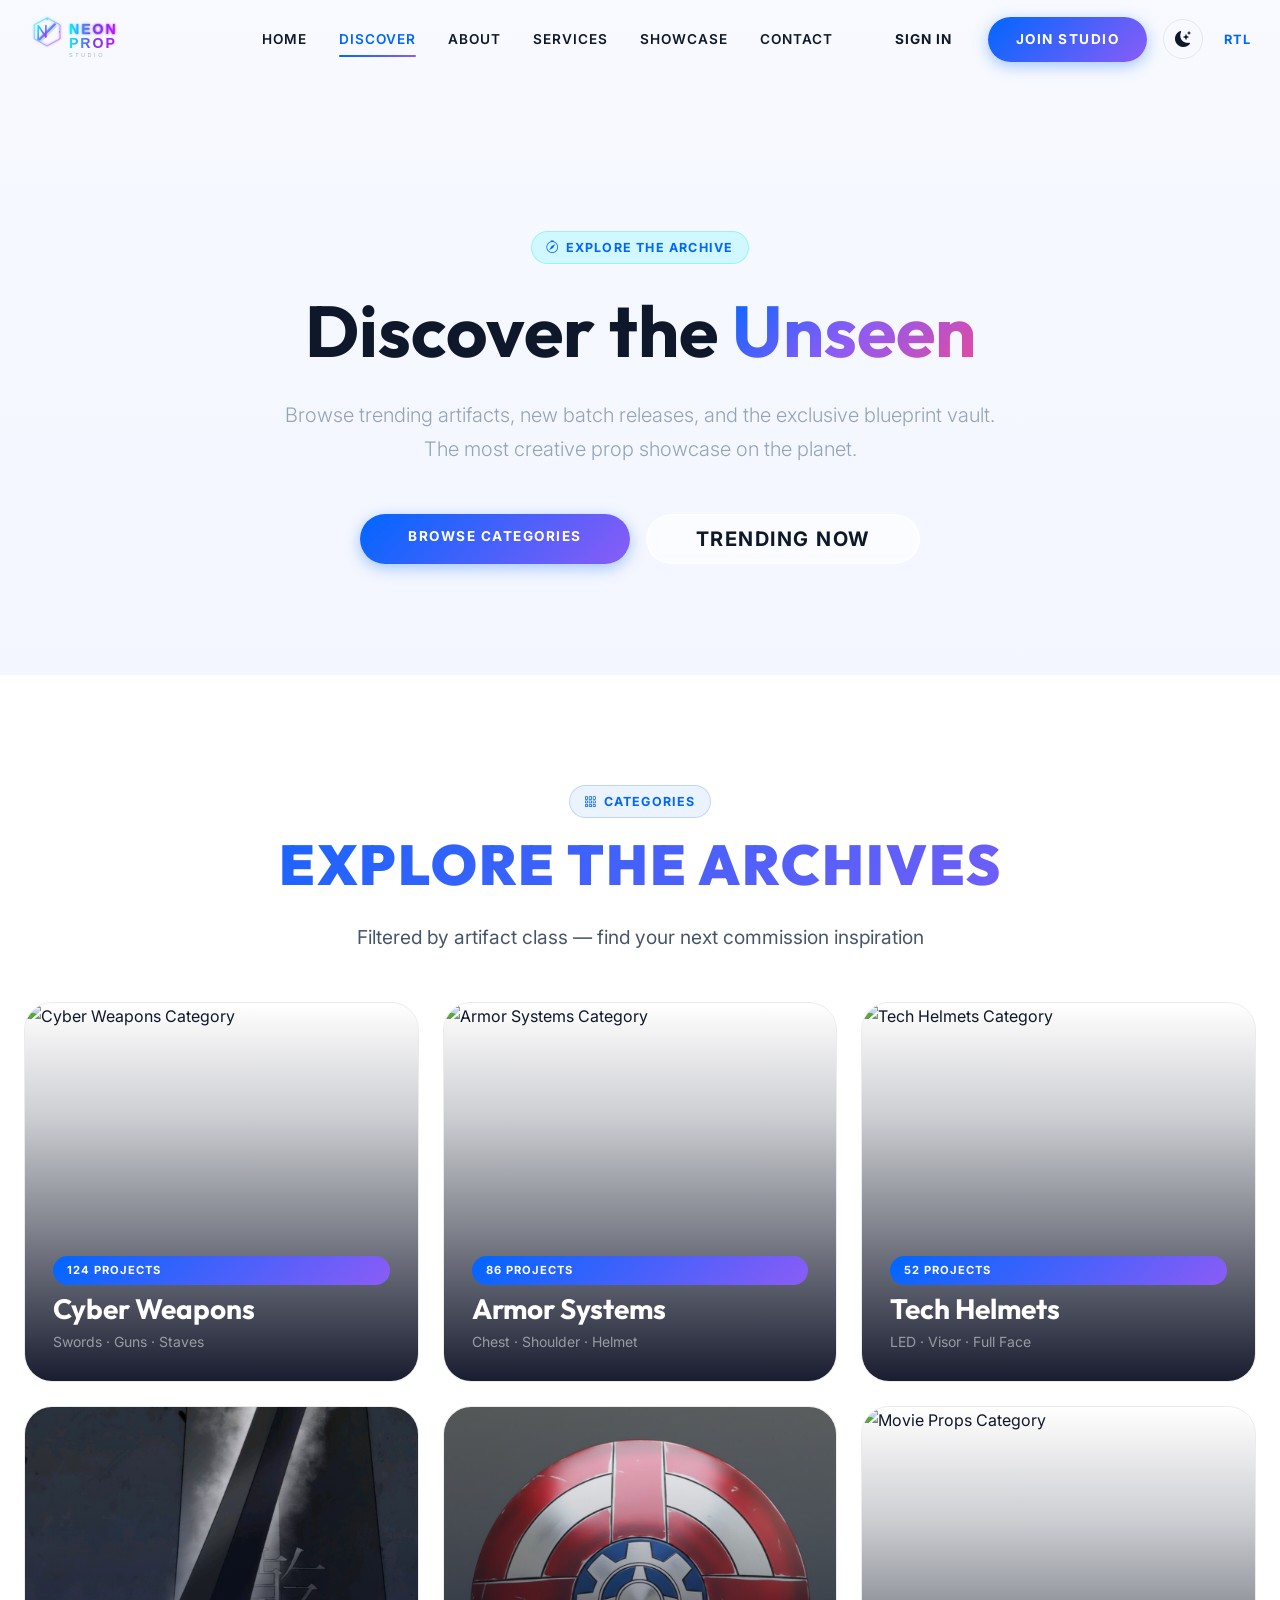
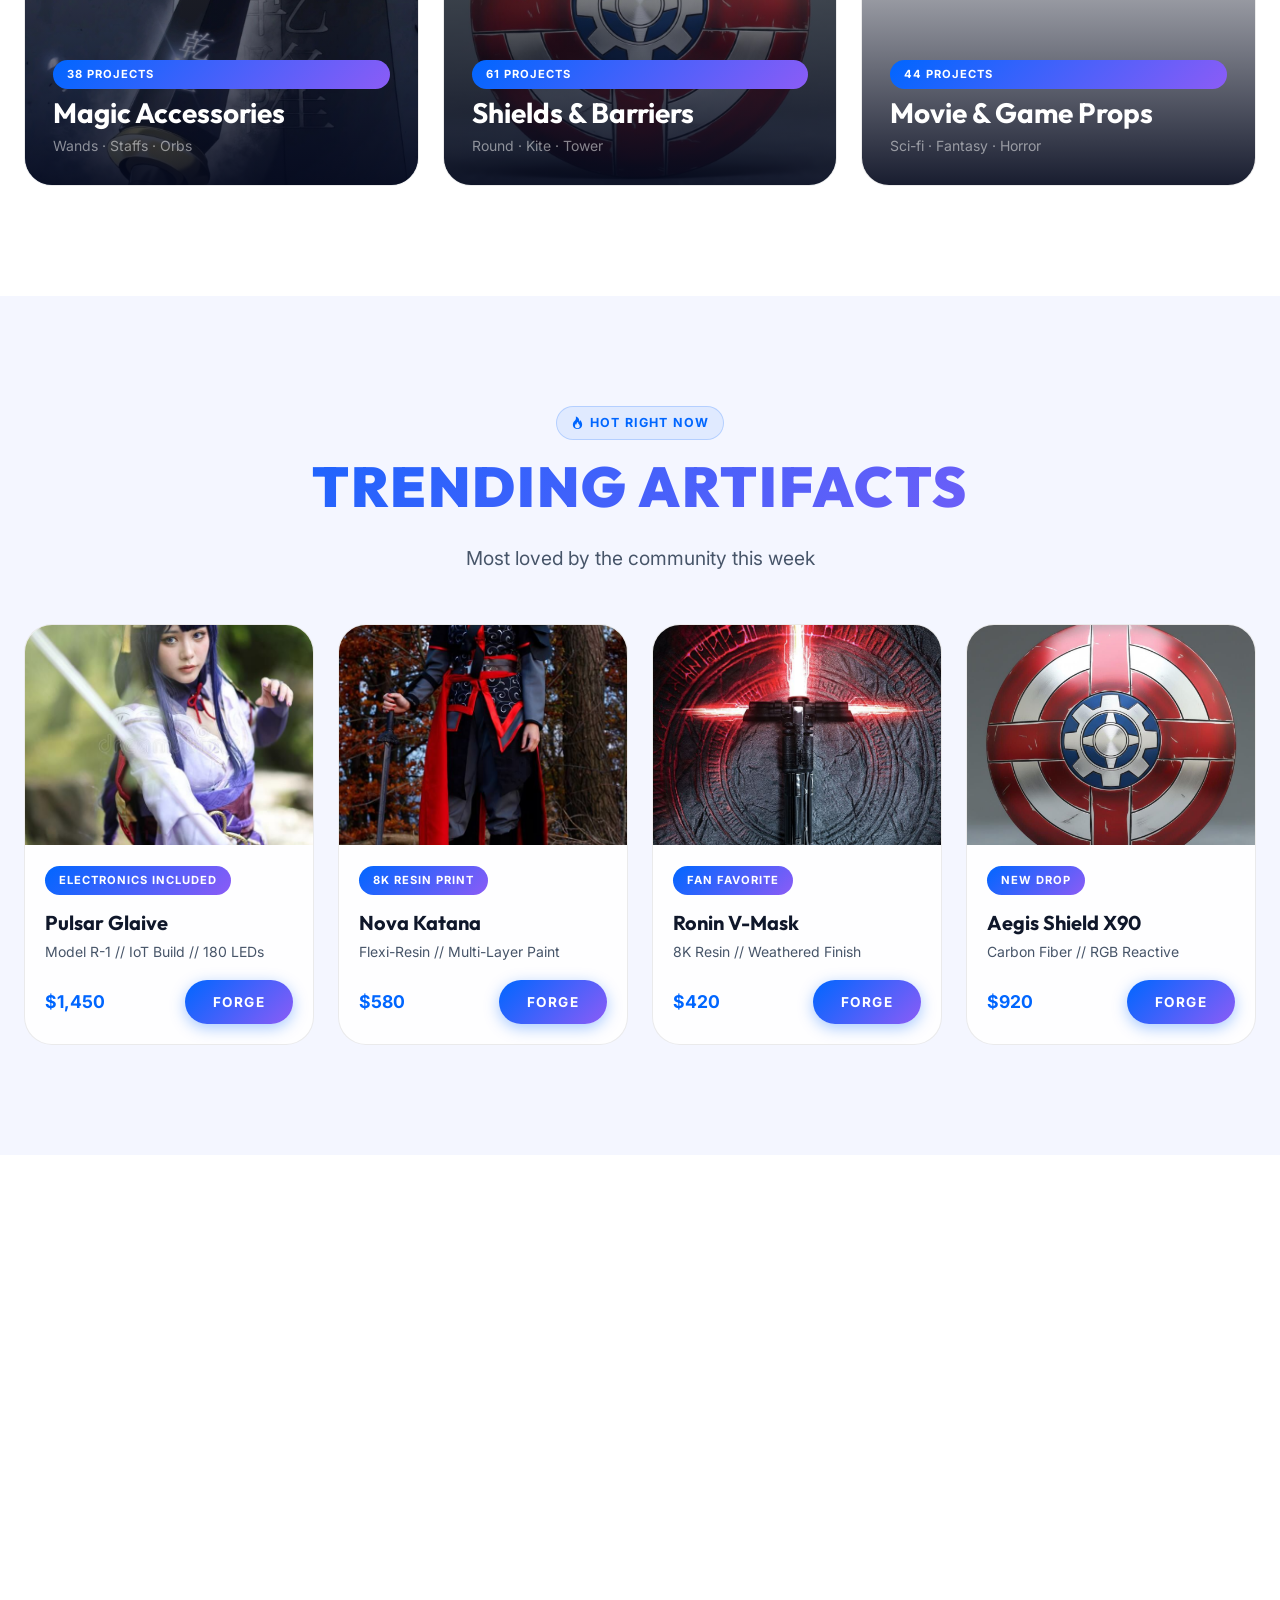
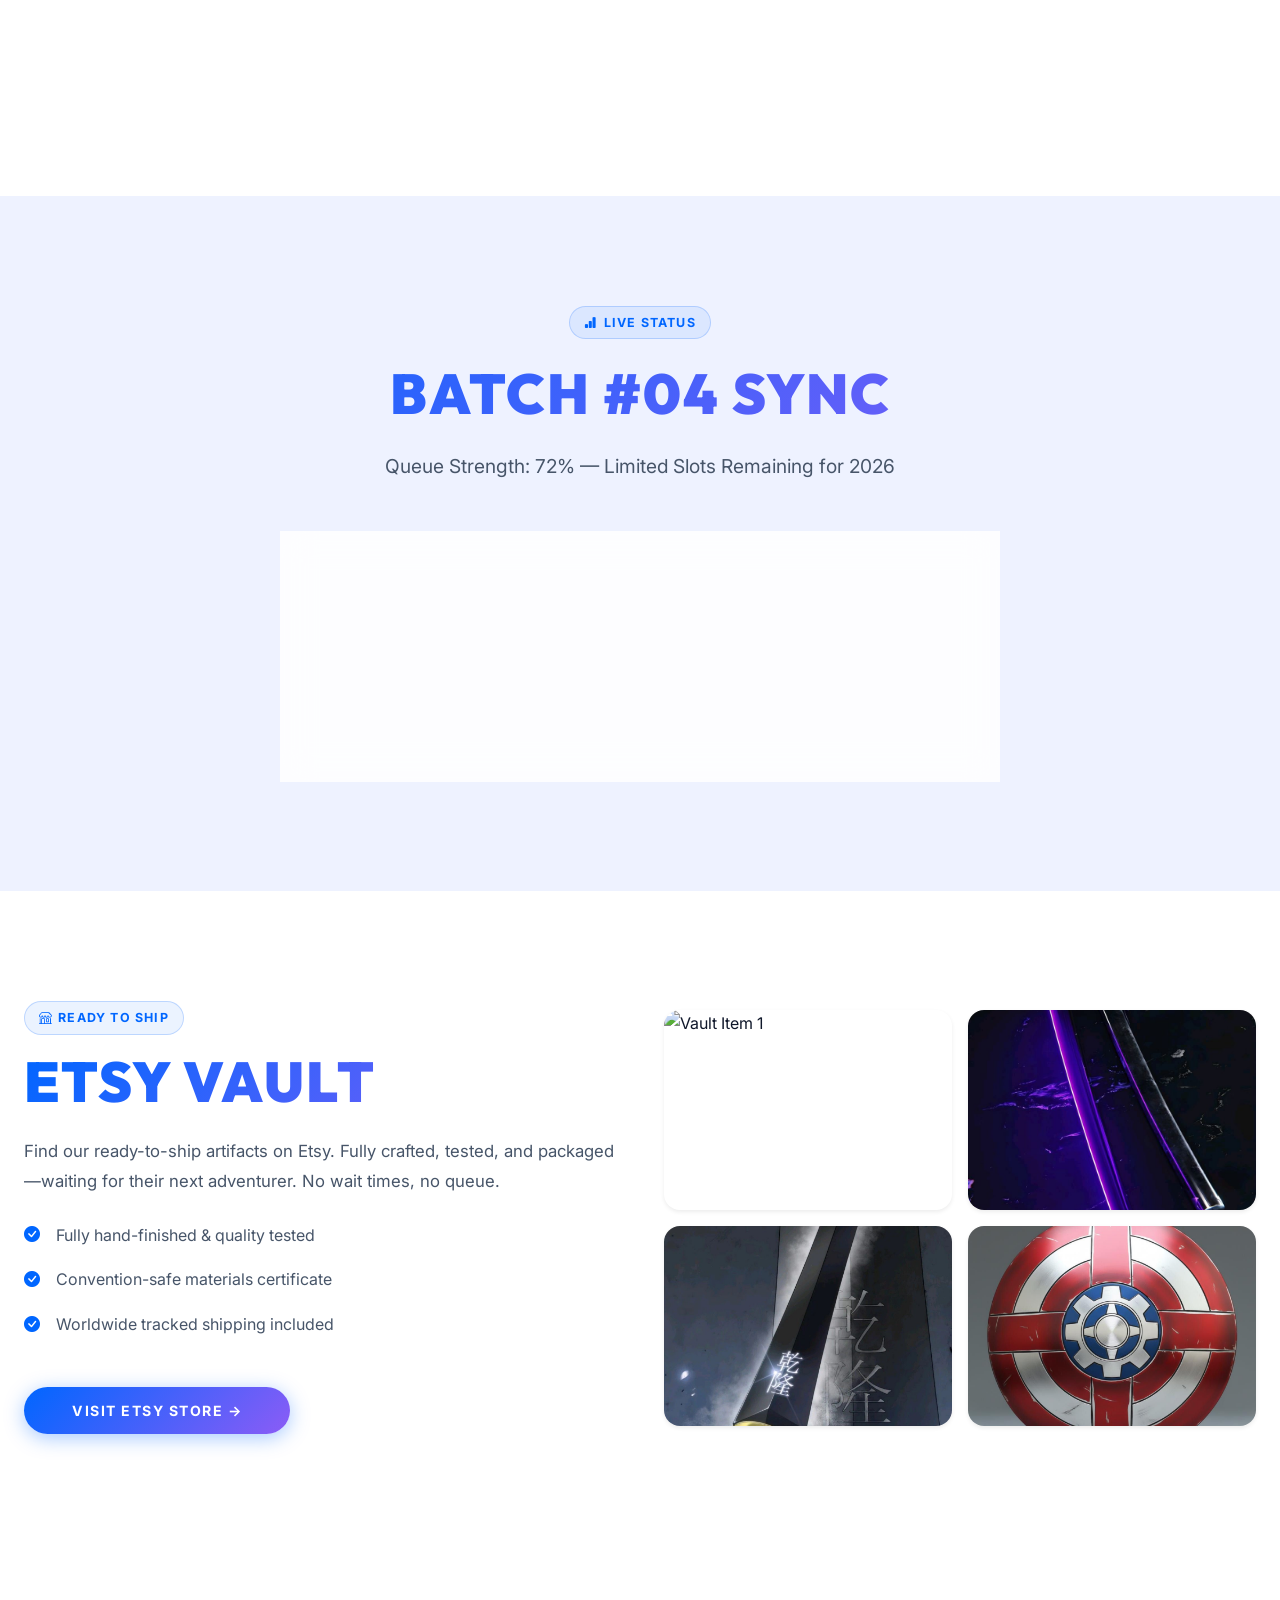
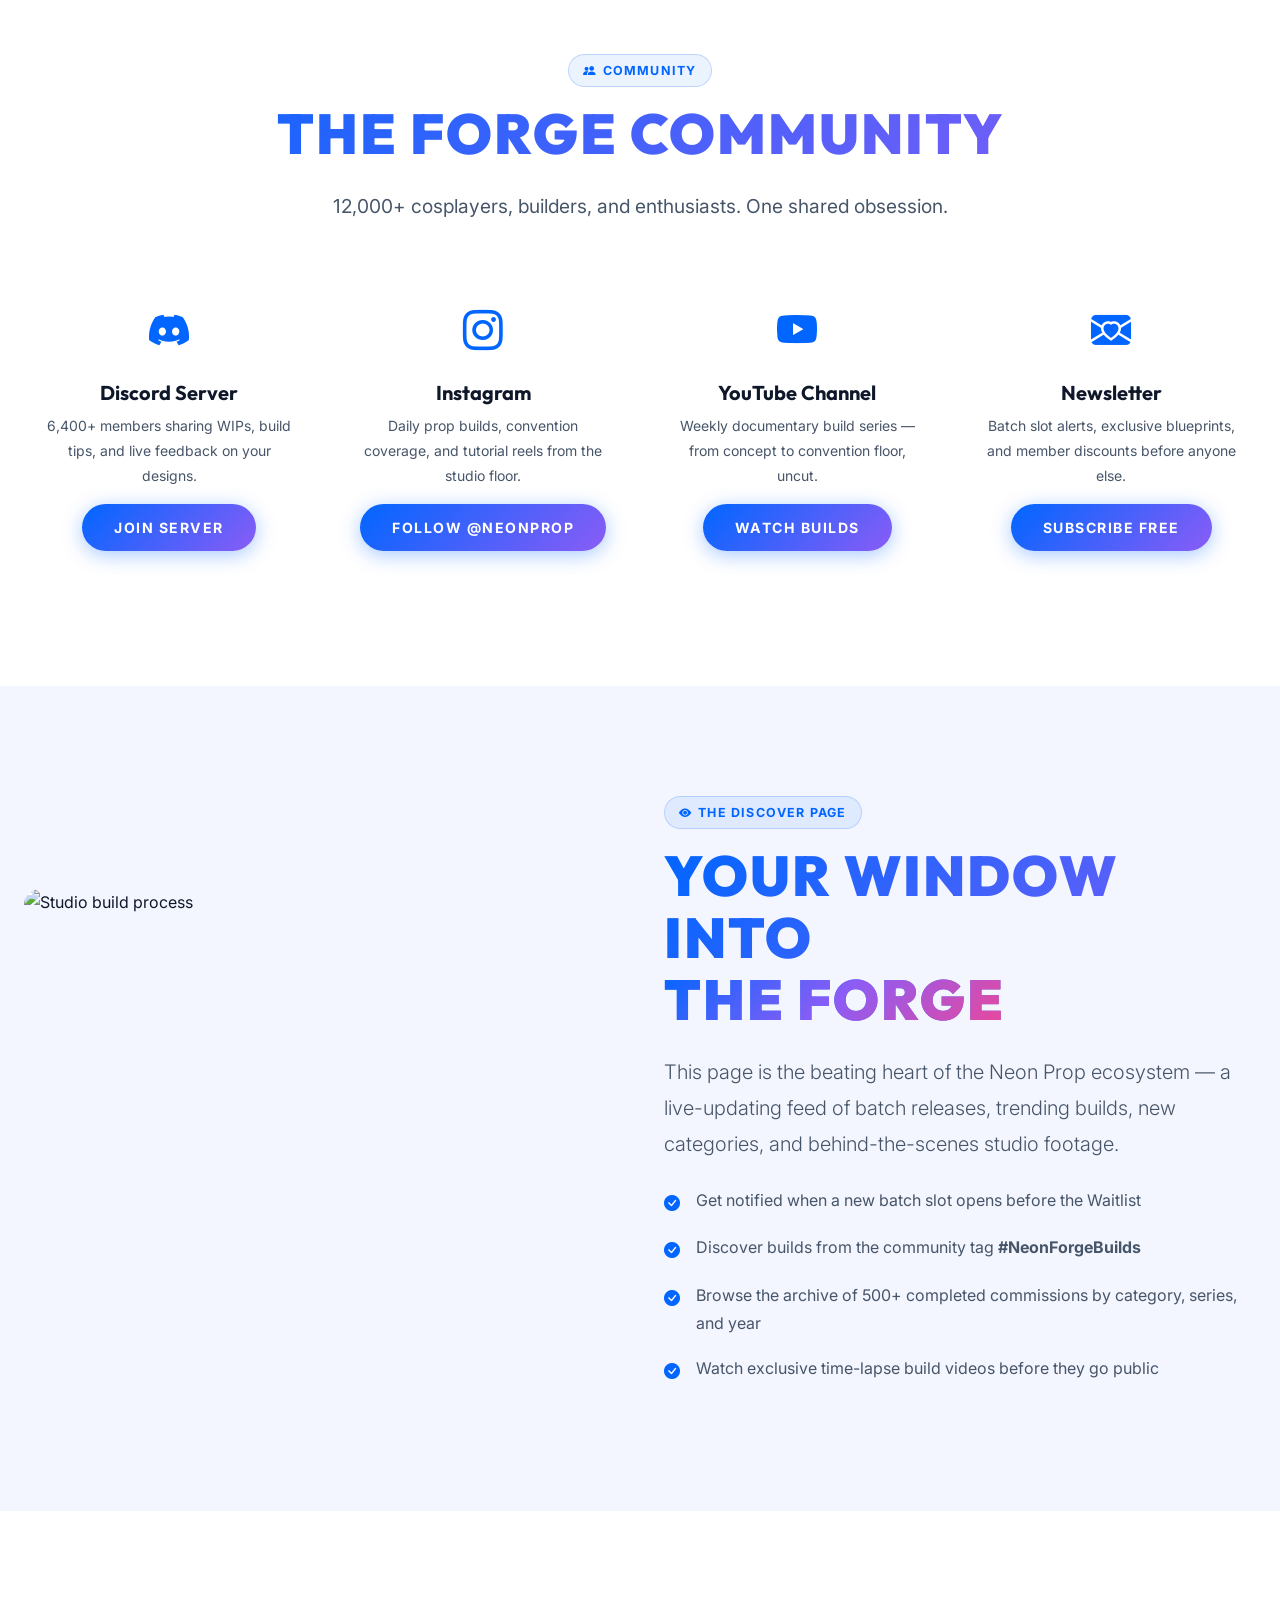
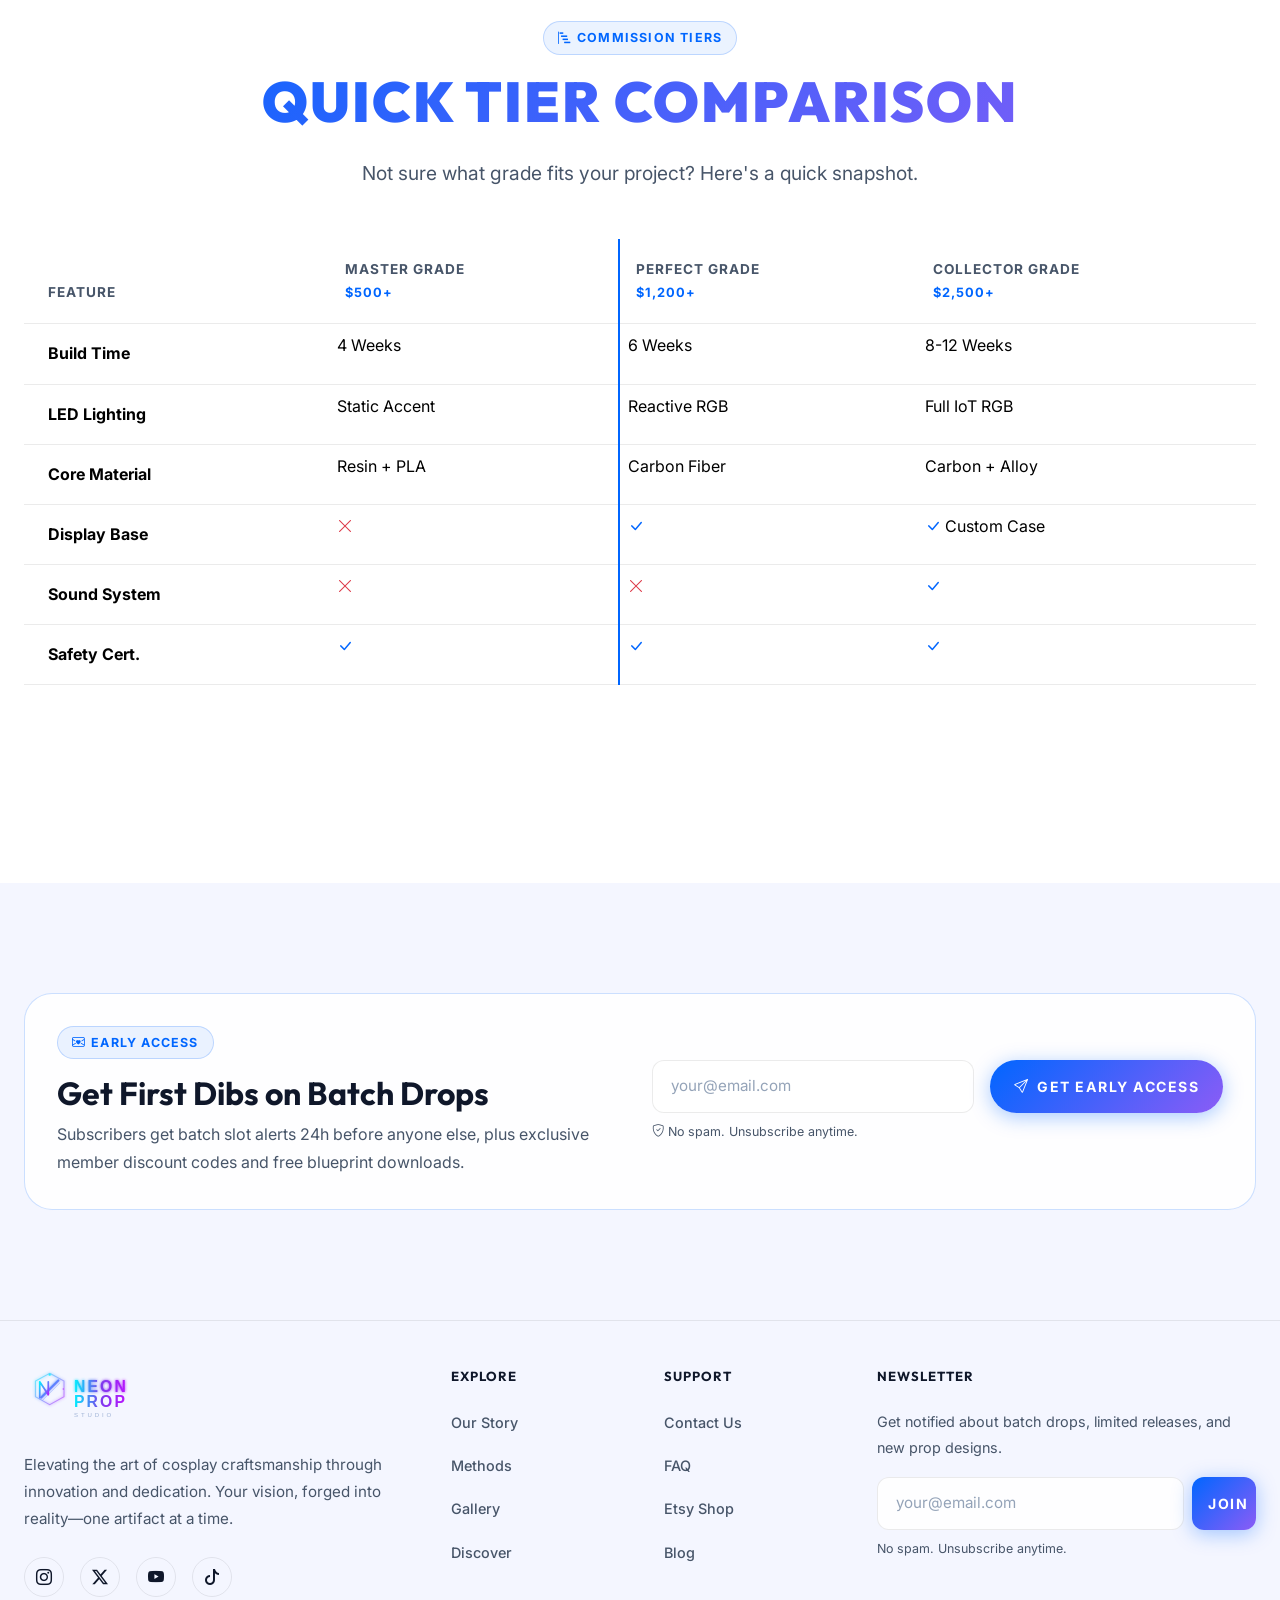
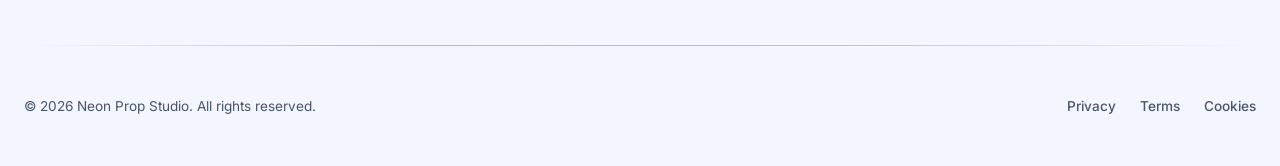
==== commit b8946a36: "first commit" ====
--- a/home2.html
+++ b/home2.html
@@ -139,6 +139,21 @@
         @media (max-width: 575.98px) {
             .category-card {
                 height: 220px;
+            }
+
+            /* 360px: prevent text/containers from touching edges */
+            .container {
+                padding-inline: 1rem;
+            }
+        }
+
+        @media (max-width: 400px) {
+            .discover-hero {
+                min-height: 55vh;
+                padding-top: calc(var(--nav-height) + 20px);
+            }
+            .container {
+                padding-inline: 0.875rem;
             }
         }
     </style>
@@ -197,7 +212,7 @@
                     the exclusive blueprint vault. The most creative prop showcase on the planet.</p>
                 <div class="d-flex justify-content-center flex-wrap gap-3 reveal delay-3">
                     <a href="#categories" class="btn btn-premium btn-lg px-5">Browse Categories</a>
-                    <a href="#trending" class="btn btn-outline-light btn-lg px-5" style="color:var(--text-subtle);">Trending Now</a>
+                    <a href="#trending" class="btn btn-lg px-5" style="color:var(--text-main);background:var(--glass-bg);border:2px solid var(--glass-border);backdrop-filter:blur(4px);font-weight:700;text-transform:uppercase;letter-spacing:1.5px;border-radius:50px;transition:all 0.35s ease;" onmouseover="this.style.background='rgba(255,255,255,0.25)'" onmouseout="this.style.background='rgba(255,255,255,0.15)'">Trending Now</a>
                 </div>
             </div>
         </section>
@@ -673,10 +688,10 @@
                     </div>
                     <div class="col-lg-6">
                         <form class="needs-validation" novalidate>
-                            <div class="d-flex flex-column flex-sm-row gap-3">
+                            <div class="d-flex flex-column flex-sm-row gap-3 align-items-stretch">
                                 <input type="email" class="form-control form-control-premium flex-grow-1"
                                     placeholder="your@email.com" required aria-label="Email">
-                                <button class="btn btn-neon px-4 py-3" type="submit" style="white-space:nowrap;"><i
+                                <button class="btn btn-neon flex-shrink-0" type="submit" style="white-space:nowrap;padding:14px 24px;"><i
                                         class="bi bi-send me-2"></i>Get Early Access</button>
                             </div>
                             <p class="text-muted mt-2 mb-0" style="font-size:.78rem;"><i
@@ -689,7 +704,7 @@
     </section>
 
     <!-- Footer (shared) -->
-    <footer class="footer py-5 mt-4">
+    <footer class="footer py-5">
         <div class="container">
             <div class="row g-5">
                 <div class="col-lg-4 col-md-6">
--- a/assets/css/style.css
+++ b/assets/css/style.css
@@ -19,8 +19,8 @@
     --accent-pink: #EC4899;
     --accent-gold: #F59E0B;
 
-    --bg-main: #F0F4FF;
-    --bg-alt: #E8EEFF;
+    --bg-main: #FFFFFF;
+    --bg-alt: #F4F6FF;
     --bg-card: rgba(255, 255, 255, 0.85);
     --bg-section-alt: #EEF2FF;
     --text-main: #0F172A;
@@ -159,6 +159,18 @@
     -webkit-background-clip: text;
     -webkit-text-fill-color: transparent;
     background-clip: text;
+    color: var(--primary-neon);
+    text-shadow: none;
+    filter: none;
+}
+
+/* Ensure brand is visible on all backgrounds */
+[data-theme="light"] .navbar-brand {
+    background: var(--grad-primary);
+    -webkit-background-clip: text;
+    -webkit-text-fill-color: transparent;
+    background-clip: text;
+    color: var(--primary-neon);
 }
 
 .nav-link {
@@ -205,13 +217,13 @@
 @media (max-width: 991.98px) {
     .navbar-custom { background: var(--nav-scrolled-bg) !important; backdrop-filter: blur(20px); }
     .navbar-collapse {
-        background: var(--glass-bg);
+        background: var(--bg-main);
         backdrop-filter: blur(30px);
         -webkit-backdrop-filter: blur(30px);
         margin-top: 12px;
         padding: 20px 24px;
         border-radius: var(--border-radius-md);
-        border: 1px solid var(--glass-border);
+        border: 1px solid var(--border-color);
         box-shadow: var(--shadow-lg);
         max-height: 85vh;
         overflow-y: auto;
@@ -220,6 +232,28 @@
     .nav-link:last-child { border-bottom: none; }
     .nav-link::after { display: none; }
     .d-flex.align-items-center.gap-3 { flex-wrap: wrap; gap: 10px !important; margin-top: 16px; padding-top: 16px; border-top: 1px solid var(--border-color); }
+}
+
+/* 1024px navbar alignment fix */
+@media (min-width: 992px) and (max-width: 1199.98px) {
+    .nav-link { padding: 8px 10px !important; font-size: 0.78rem; letter-spacing: 0.5px; }
+    .btn-premium, .btn-neon { padding: 10px 18px; font-size: 0.78rem; white-space: nowrap; }
+    .btn-login { padding: 6px 12px; font-size: 0.78rem; white-space: nowrap; }
+    .navbar-brand img { height: 38px !important; }
+}
+
+.btn-login {
+    color: var(--text-main);
+    font-weight: 700;
+    text-transform: uppercase;
+    font-size: 0.85rem;
+    letter-spacing: 0.5px;
+    white-space: nowrap;
+    transition: var(--transition-fast);
+}
+
+.btn-login:hover {
+    color: var(--primary-neon);
 }
 
 /* ================================
@@ -464,6 +498,7 @@
     background: var(--bg-alt);
     border-top: 1px solid var(--border-color);
     transition: var(--transition-smooth);
+    margin-top: 0 !important;
 }
 .footer-brand { font-size: 1.5rem; }
 .footer .text-muted:hover { color: var(--primary-neon) !important; }
--- a/assets/css/dark-mode.css
+++ b/assets/css/dark-mode.css
@@ -55,8 +55,9 @@
 }
 
 [data-theme="dark"] .navbar-collapse {
-    background: rgba(8, 14, 28, 0.92);
+    background: rgba(6, 10, 20, 0.98);
     border-color: var(--glass-border);
+    color: var(--text-main);
 }
 
 [data-theme="dark"] .glass-card {
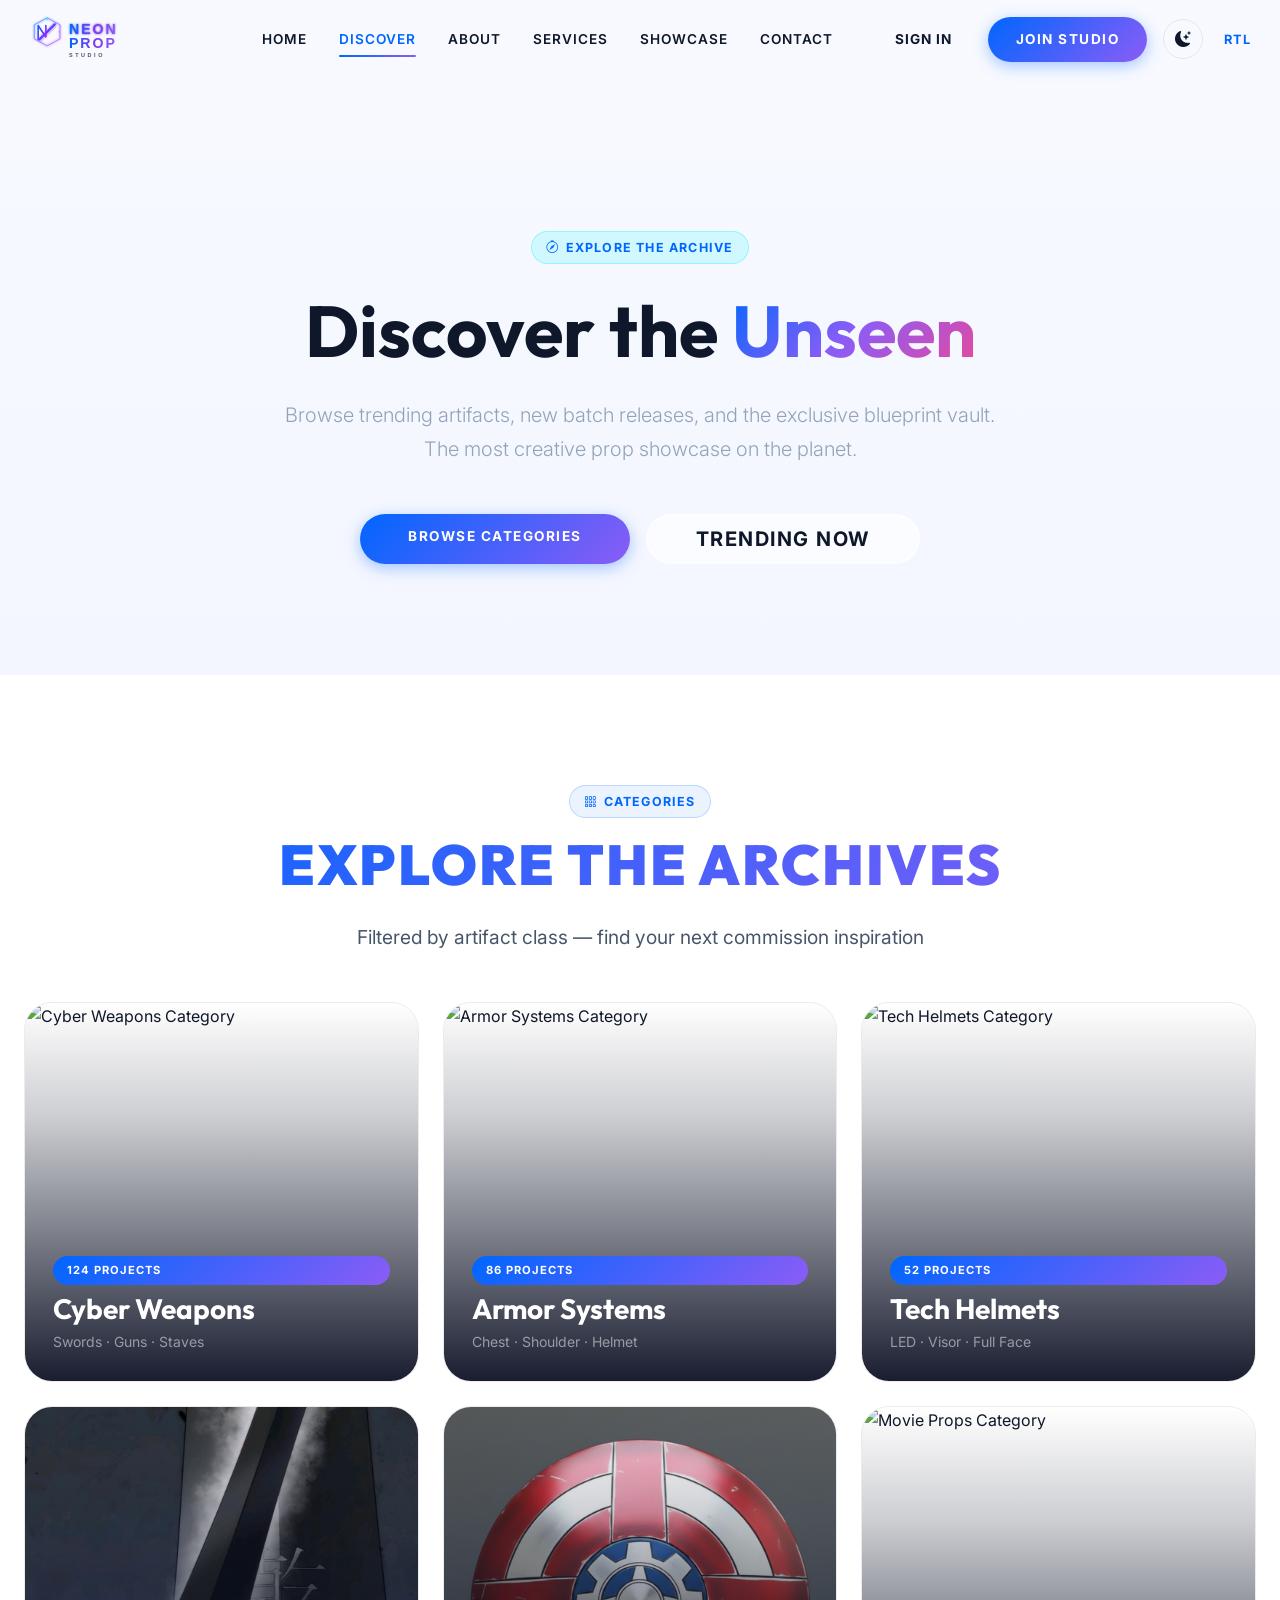
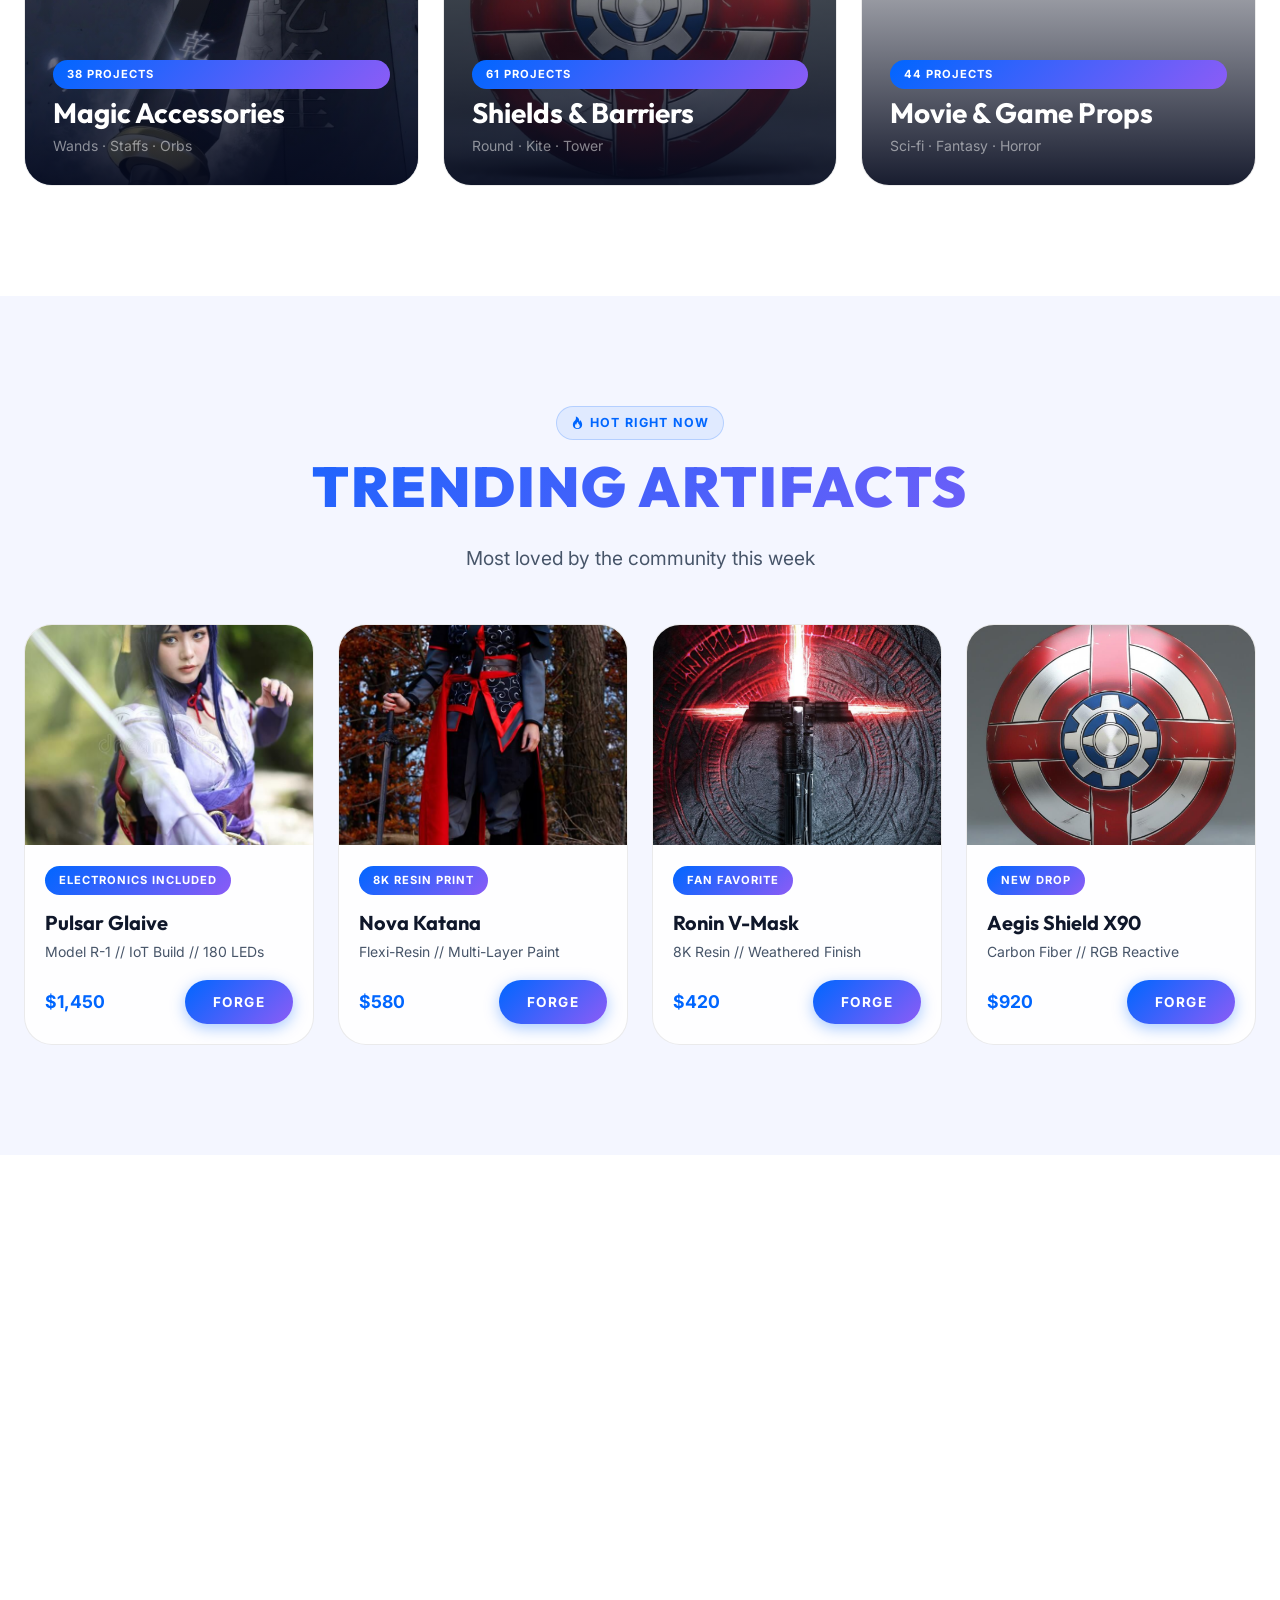
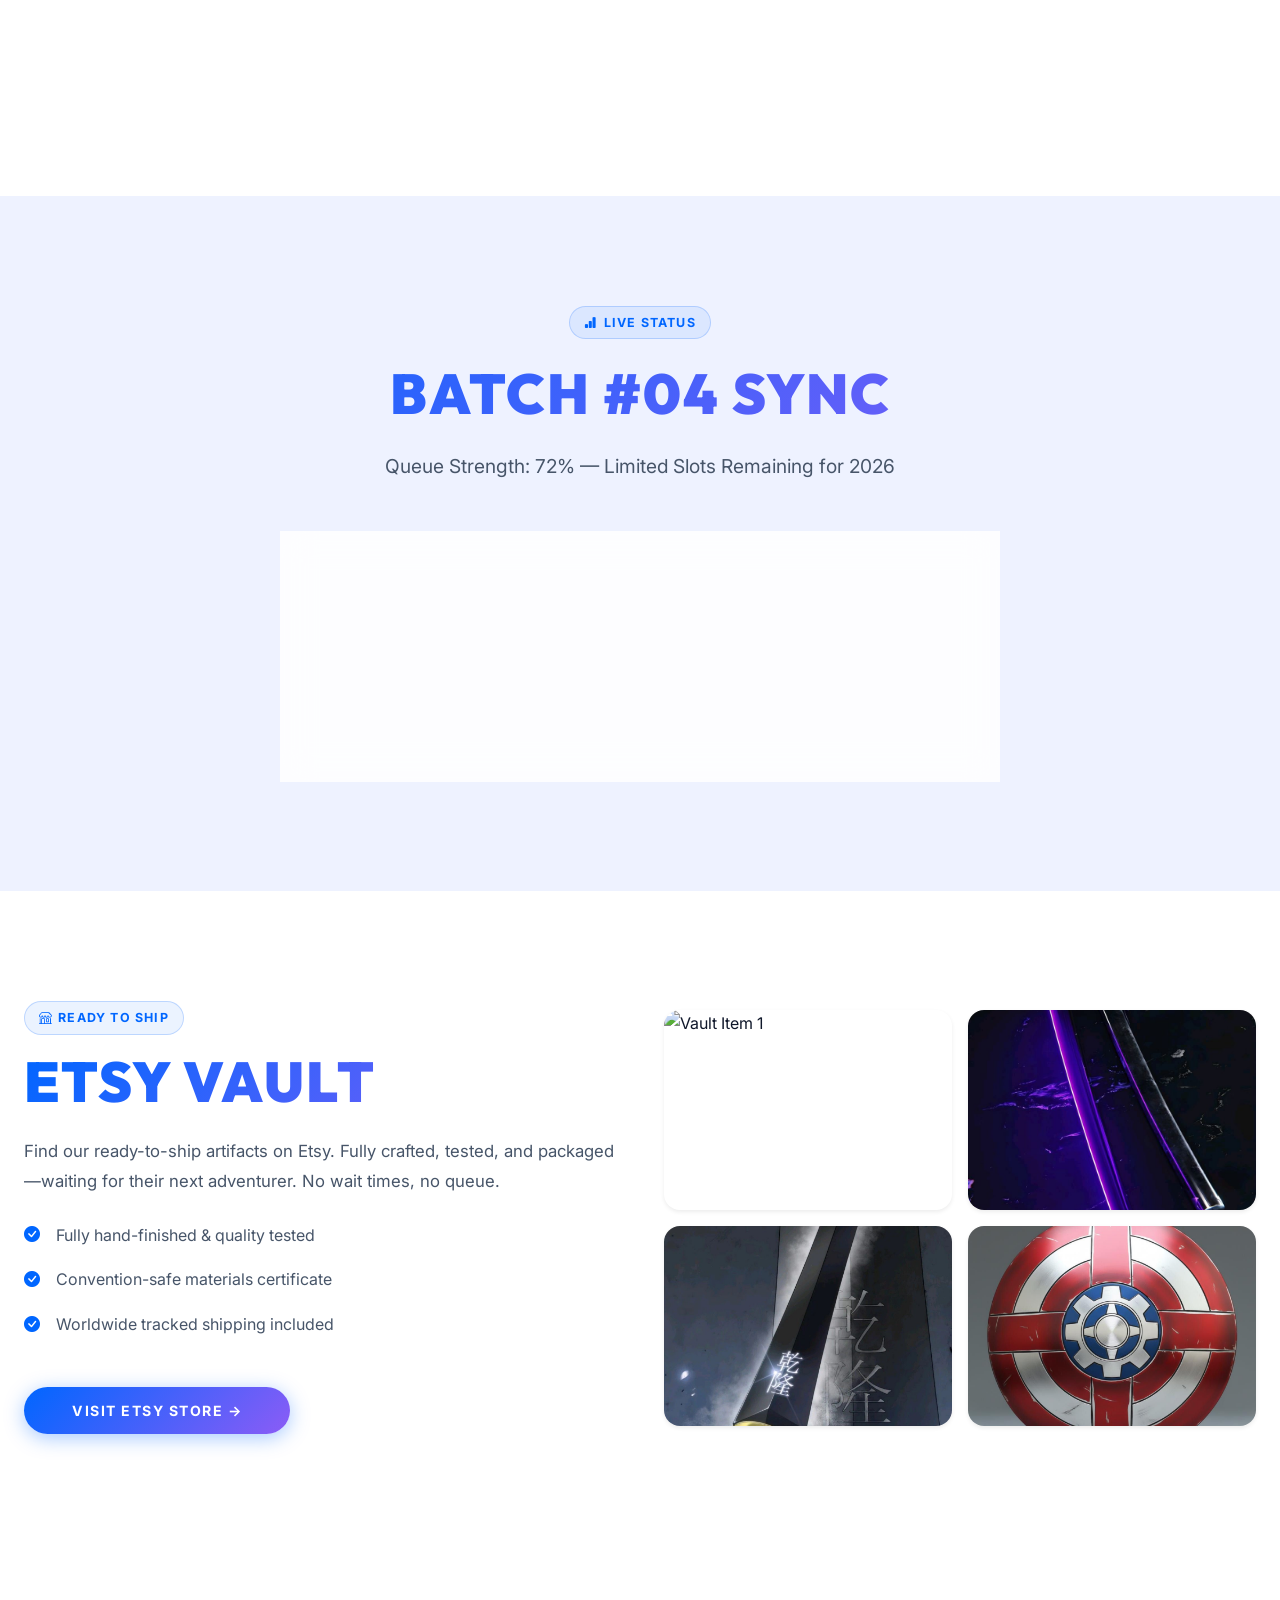
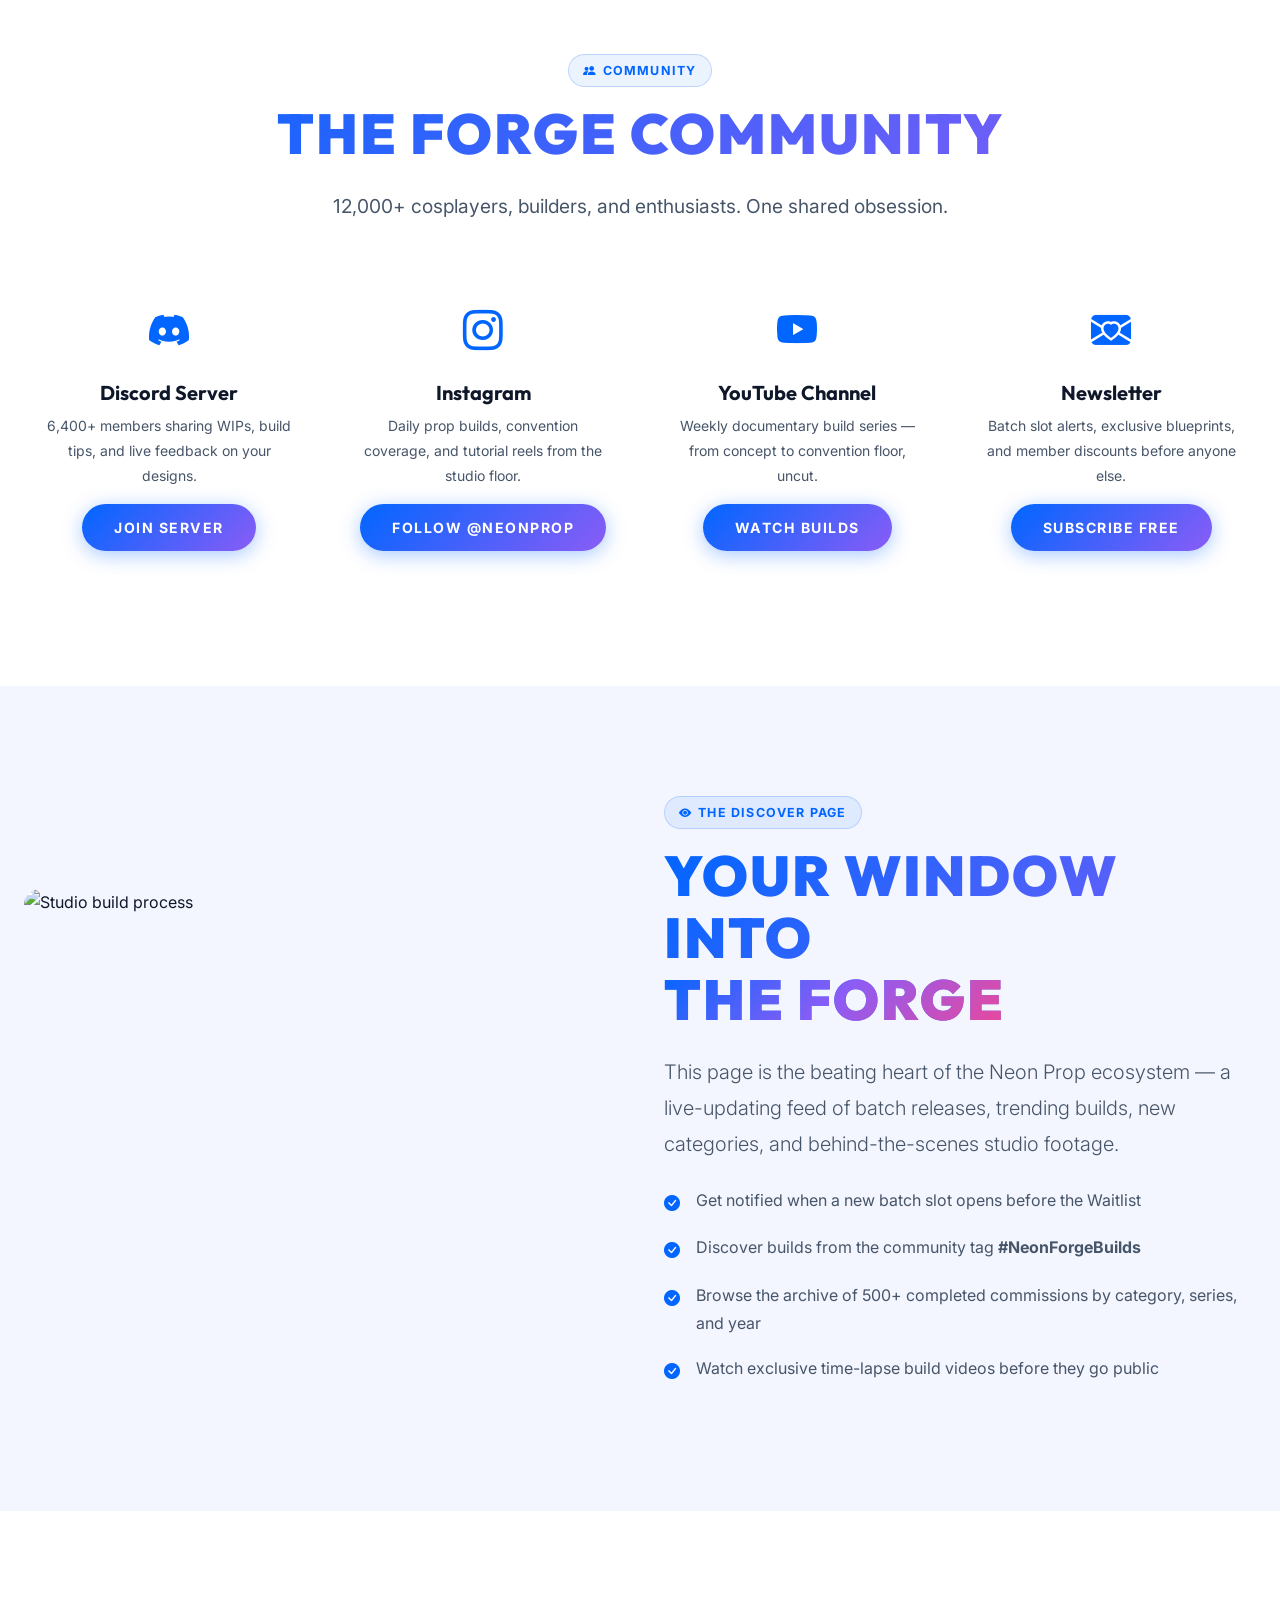
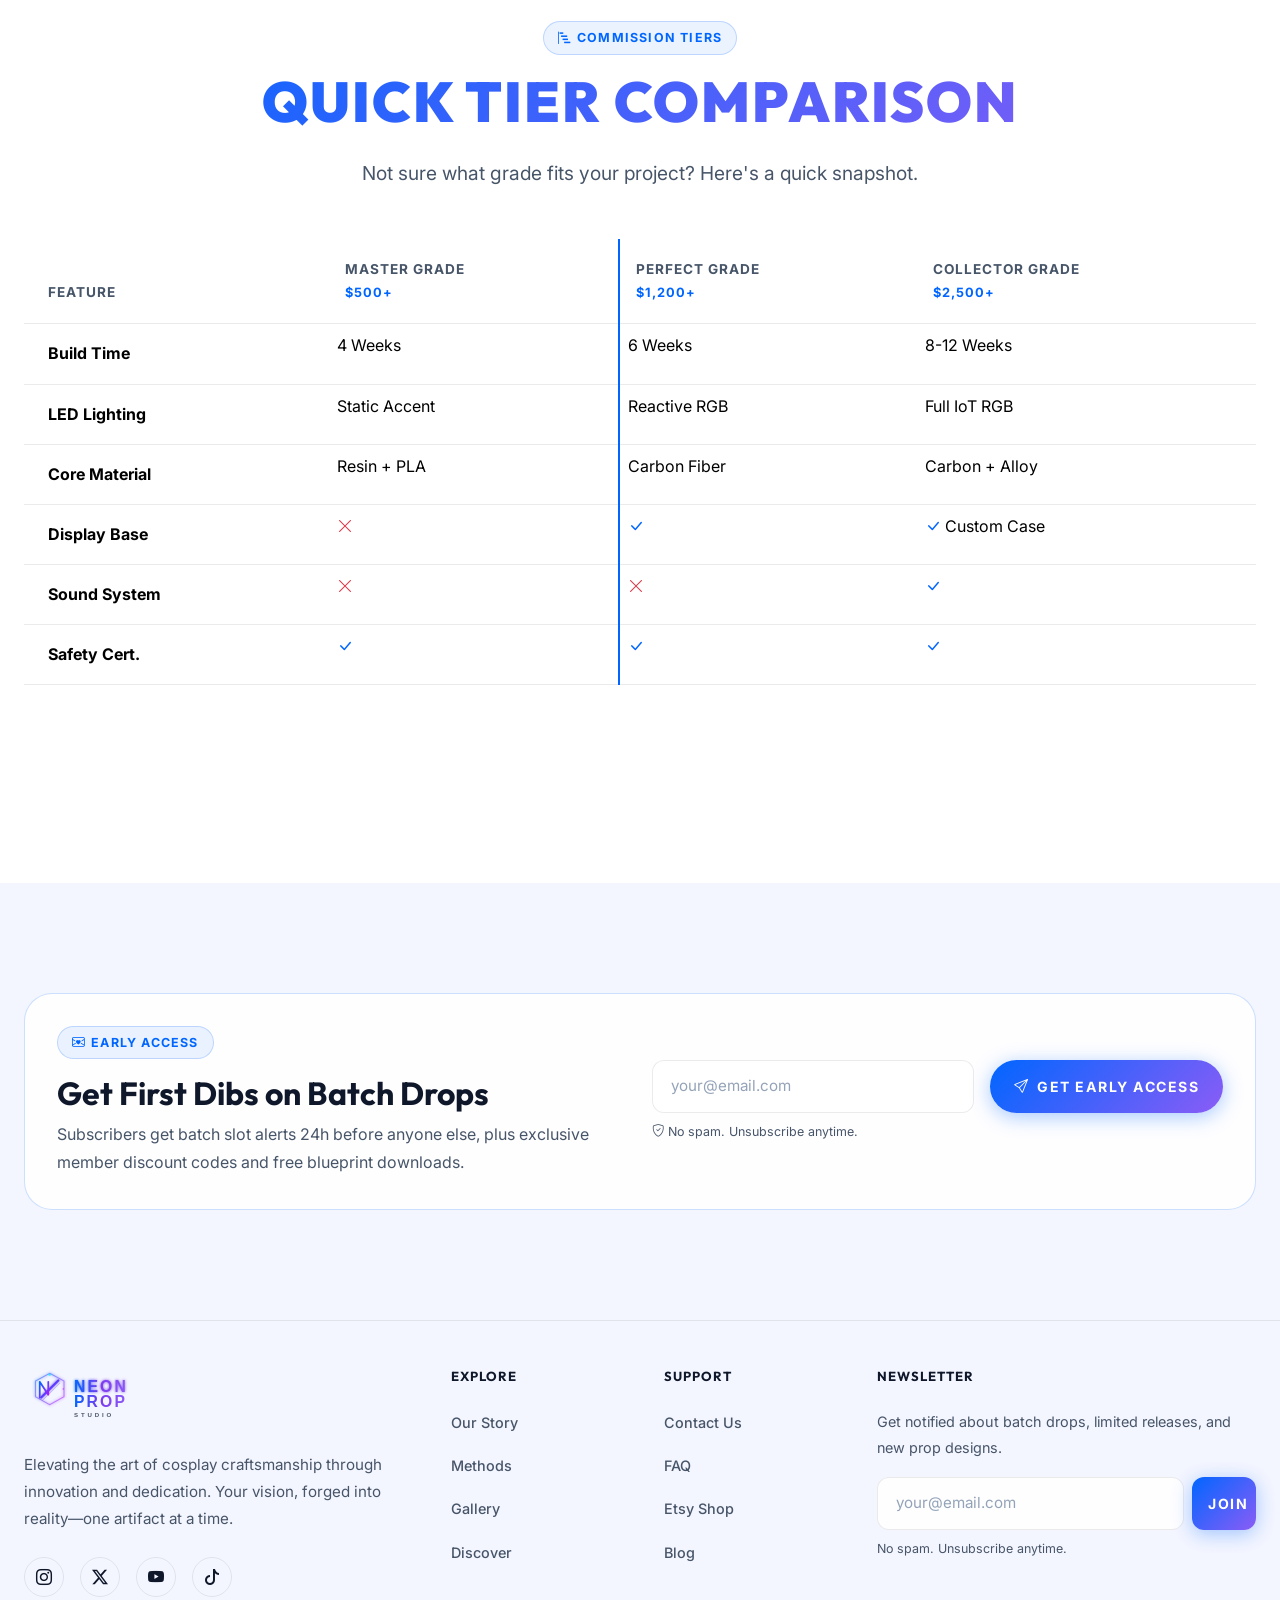
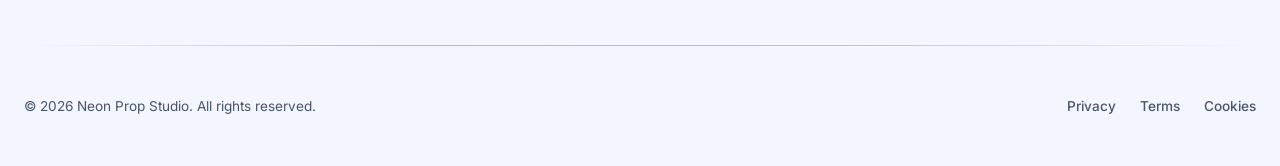
==== commit 9b4f3f6d: "Icon change" ====
--- a/home2.html
+++ b/home2.html
@@ -143,17 +143,17 @@
 
             /* 360px: prevent text/containers from touching edges */
             .container {
-                padding-inline: 1rem;
+                padding-inline: 1.25rem;
             }
         }
 
         @media (max-width: 400px) {
             .discover-hero {
                 min-height: 55vh;
-                padding-top: calc(var(--nav-height) + 20px);
+                padding-top: calc(var(--nav-height) + 40px);
             }
             .container {
-                padding-inline: 0.875rem;
+                padding-inline: 1.15rem;
             }
         }
     </style>
@@ -191,7 +191,7 @@
                     <button id="theme-toggle" class="btn btn-theme-toggle" aria-label="Toggle Theme"><i
                             class="bi bi-sun-fill"></i></button>
                     <button id="rtl-toggle" class="btn btn-link text-decoration-none text-neon fw-bold px-1"
-                        style="font-size:0.8rem;letter-spacing:1px;" aria-label="Toggle RTL">RTL</button>
+                        style="font-size:0.8rem;letter-spacing:1px; text-decoration: none;" aria-label="Toggle RTL">RTL</button>
                 </div>
             </div>
         </div>
--- a/assets/css/style.css
+++ b/assets/css/style.css
@@ -236,10 +236,12 @@
 
 /* 1024px navbar alignment fix */
 @media (min-width: 992px) and (max-width: 1199.98px) {
-    .nav-link { padding: 8px 10px !important; font-size: 0.78rem; letter-spacing: 0.5px; }
-    .btn-premium, .btn-neon { padding: 10px 18px; font-size: 0.78rem; white-space: nowrap; }
-    .btn-login { padding: 6px 12px; font-size: 0.78rem; white-space: nowrap; }
-    .navbar-brand img { height: 38px !important; }
+    .nav-link { padding: 8px 6px !important; font-size: 0.72rem; letter-spacing: 0.5px; }
+    .btn-premium, .btn-neon { padding: 8px 16px; font-size: 0.72rem; white-space: nowrap; }
+    .btn-login { padding: 6px 10px; font-size: 0.72rem; white-space: nowrap; }
+    .navbar-brand img { height: 32px !important; }
+    .navbar-brand { font-size: 1.3rem !important; }
+    .d-flex.align-items-center.gap-3 { gap: 8px !important; }
 }
 
 .btn-login {
@@ -483,6 +485,7 @@
     color: var(--text-main) !important;
     transition: var(--transition-fast);
     font-size: 0.95rem;
+    width: 100%;
 }
 .form-control-premium:focus {
     box-shadow: 0 0 0 3px var(--primary-glow) !important;
--- a/assets/css/dark-mode.css
+++ b/assets/css/dark-mode.css
@@ -1,159 +1,167 @@
-/* 
-   Neon Prop Studio — Enhanced Dark Mode v2.0
-   Applied via [data-theme="dark"] on <html>
-*/
-
-[data-theme="dark"] {
-    /* ── Core Palette ── */
-    --primary-neon: #00F2FF;
-    --primary-glow: rgba(0, 242, 255, 0.3);
-    --secondary-neon: #BC13FE;
-    --secondary-glow: rgba(188, 19, 254, 0.25);
-    --accent-cyan: #00F2FF;
-    --accent-pink: #FF2D78;
-    --accent-gold: #FFCA28;
-
-    /* ── Surfaces ── */
-    --bg-main: #060A14;
-    --bg-alt: #0A0F1E;
-    --bg-card: rgba(12, 18, 35, 0.9);
-    --bg-section-alt: #0D1428;
-    --text-main: #E8F0FF;
-    --text-muted: #8BA3CC;
-    --text-subtle: #4A6080;
-    --border-color: rgba(0, 242, 255, 0.08);
-    --border-accent: rgba(0, 242, 255, 0.2);
-
-    --glass-bg: rgba(8, 14, 28, 0.75);
-    --glass-border: rgba(0, 242, 255, 0.12);
-    --glass-shadow: 0 8px 32px rgba(0, 0, 0, 0.6);
-    --nav-scrolled-bg: rgba(6, 10, 20, 0.92);
-
-    /* ── Gradients ── */
-    --grad-primary: linear-gradient(135deg, #00F2FF, #BC13FE);
-    --grad-secondary: linear-gradient(135deg, #00C3FF, #00F2FF);
-    --grad-warm: linear-gradient(135deg, #FFCA28, #FF2D78);
-    --grad-neon: linear-gradient(135deg, #00F2FF 0%, #BC13FE 50%, #FF2D78 100%);
-    --grad-card: linear-gradient(145deg, rgba(12, 18, 35, 0.95), rgba(8, 14, 28, 0.8));
-
-    /* ── Shadows ── */
-    --shadow-sm: 0 4px 16px rgba(0, 0, 0, 0.4);
-    --shadow-md: 0 8px 30px rgba(0, 0, 0, 0.55);
-    --shadow-lg: 0 20px 60px rgba(0, 0, 0, 0.8);
-    --shadow-glow: 0 0 30px rgba(0, 242, 255, 0.25);
-    --shadow-glow-intense: 0 0 50px rgba(0, 242, 255, 0.4), 0 0 100px rgba(188, 19, 254, 0.2);
-}
-
-/* ── Dark Mode Component Overrides ── */
-[data-theme="dark"] .navbar-custom {
-    background: transparent;
-}
-
-[data-theme="dark"] .navbar-custom.scrolled {
-    background: rgba(6, 10, 20, 0.94) !important;
-    border-bottom-color: rgba(0, 242, 255, 0.1);
-}
-
-[data-theme="dark"] .navbar-collapse {
-    background: rgba(6, 10, 20, 0.98);
-    border-color: var(--glass-border);
-    color: var(--text-main);
-}
-
-[data-theme="dark"] .glass-card {
-    background: var(--bg-card);
-    border-color: var(--glass-border);
-    box-shadow: var(--glass-shadow);
-}
-
-[data-theme="dark"] .glass-card:hover {
-    border-color: var(--border-accent);
-    box-shadow: var(--shadow-glow), 0 20px 60px rgba(0, 0, 0, 0.7);
-}
-
-[data-theme="dark"] .footer {
-    background: var(--bg-alt);
-    border-top-color: var(--border-color);
-}
-
-[data-theme="dark"] .form-control-premium {
-    background: rgba(12, 18, 35, 0.8) !important;
-    border-color: var(--border-color) !important;
-    color: var(--text-main) !important;
-}
-
-[data-theme="dark"] .form-control-premium:focus {
-    border-color: var(--primary-neon) !important;
-    background: rgba(12, 18, 35, 1) !important;
-}
-
-[data-theme="dark"] .skeleton {
-    background: linear-gradient(90deg, #0a0f1e 25%, #111827 50%, #0a0f1e 75%);
-    background-size: 200% 100%;
-}
-
-[data-theme="dark"] .progress {
-    background: rgba(0, 242, 255, 0.08);
-}
-
-[data-theme="dark"] .btn-theme-toggle {
-    border-color: var(--glass-border);
-    color: var(--text-main);
-}
-
-[data-theme="dark"] .btn-theme-toggle:hover {
-    border-color: var(--primary-neon);
-    color: var(--primary-neon);
-}
-
-[data-theme="dark"] .btn-login {
-    color: var(--text-main);
-}
-
-[data-theme="dark"] .btn-login:hover {
-    background: rgba(0, 242, 255, 0.08);
-    color: var(--primary-neon) !important;
-}
-
-[data-theme="dark"] table.table-dark {
-    --bs-table-bg: transparent;
-    --bs-table-border-color: var(--border-color);
-}
-
-/* Neon glow text for headings in dark mode */
-[data-theme="dark"] .stat-number {
-    background: var(--grad-primary);
-    -webkit-background-clip: text;
-    -webkit-text-fill-color: transparent;
-    background-clip: text;
-    filter: drop-shadow(0 0 8px rgba(0, 242, 255, 0.5));
-}
-
-/* Section backgrounds */
-[data-theme="dark"] .bg-alt {
-    background: var(--bg-alt);
-}
-
-[data-theme="dark"] .bg-alt-trigger {
-    background: var(--bg-section-alt);
-}
-
-/* Card image hover glow effect */
-[data-theme="dark"] .img-card-hover {
-    filter: drop-shadow(0 0 15px rgba(0, 242, 255, 0.2));
-}
-
-/* Nav link dark highlight */
-[data-theme="dark"] .nav-link {
-    color: var(--text-main) !important;
-}
-
-[data-theme="dark"] .nav-link:hover,
-[data-theme="dark"] .nav-link.active {
-    color: var(--primary-neon) !important;
-}
-
-/* Tab divider */
-[data-theme="dark"] .divider-gradient {
-    background: linear-gradient(90deg, transparent, var(--primary-neon) 30%, var(--secondary-neon) 70%, transparent);
-}+/* 
+   Neon Prop Studio — Enhanced Dark Mode v2.0
+   Applied via [data-theme="dark"] on <html>
+*/
+
+[data-theme="dark"] {
+    /* ── Core Palette ── */
+    --primary-neon: #00F2FF;
+    --primary-glow: rgba(0, 242, 255, 0.3);
+    --secondary-neon: #BC13FE;
+    --secondary-glow: rgba(188, 19, 254, 0.25);
+    --accent-cyan: #00F2FF;
+    --accent-pink: #FF2D78;
+    --accent-gold: #FFCA28;
+
+    /* ── Surfaces ── */
+    --bg-main: #060A14;
+    --bg-alt: #0A0F1E;
+    --bg-card: rgba(12, 18, 35, 0.9);
+    --bg-section-alt: #0D1428;
+    --text-main: #E8F0FF;
+    --text-muted: #8BA3CC;
+    --text-subtle: #4A6080;
+    --border-color: rgba(0, 242, 255, 0.08);
+    --border-accent: rgba(0, 242, 255, 0.2);
+
+    --glass-bg: rgba(8, 14, 28, 0.75);
+    --glass-border: rgba(0, 242, 255, 0.12);
+    --glass-shadow: 0 8px 32px rgba(0, 0, 0, 0.6);
+    --nav-scrolled-bg: rgba(6, 10, 20, 0.92);
+
+    /* ── Gradients ── */
+    --grad-primary: linear-gradient(135deg, #00F2FF, #BC13FE);
+    --grad-secondary: linear-gradient(135deg, #00C3FF, #00F2FF);
+    --grad-warm: linear-gradient(135deg, #FFCA28, #FF2D78);
+    --grad-neon: linear-gradient(135deg, #00F2FF 0%, #BC13FE 50%, #FF2D78 100%);
+    --grad-card: linear-gradient(145deg, rgba(12, 18, 35, 0.95), rgba(8, 14, 28, 0.8));
+
+    /* ── Shadows ── */
+    --shadow-sm: 0 4px 16px rgba(0, 0, 0, 0.4);
+    --shadow-md: 0 8px 30px rgba(0, 0, 0, 0.55);
+    --shadow-lg: 0 20px 60px rgba(0, 0, 0, 0.8);
+    --shadow-glow: 0 0 30px rgba(0, 242, 255, 0.25);
+    --shadow-glow-intense: 0 0 50px rgba(0, 242, 255, 0.4), 0 0 100px rgba(188, 19, 254, 0.2);
+}
+
+/* ── Dark Mode Component Overrides ── */
+[data-theme="dark"] .navbar-custom {
+    background: transparent;
+}
+
+[data-theme="dark"] .navbar-custom.scrolled {
+    background: rgba(6, 10, 20, 0.94) !important;
+    border-bottom-color: rgba(0, 242, 255, 0.1);
+}
+
+[data-theme="dark"] .navbar-collapse {
+    background: rgba(6, 10, 20, 0.98);
+    border-color: var(--glass-border);
+    color: var(--text-main);
+}
+
+[data-theme="dark"] .glass-card {
+    background: var(--bg-card);
+    border-color: var(--glass-border);
+    box-shadow: var(--glass-shadow);
+}
+
+[data-theme="dark"] .glass-card:hover {
+    border-color: var(--border-accent);
+    box-shadow: var(--shadow-glow), 0 20px 60px rgba(0, 0, 0, 0.7);
+}
+
+[data-theme="dark"] .footer {
+    background: var(--bg-alt);
+    border-top-color: var(--border-color);
+}
+
+[data-theme="dark"] .form-control-premium {
+    background: rgba(12, 18, 35, 0.8) !important;
+    border-color: var(--border-color) !important;
+    color: var(--text-main) !important;
+}
+
+[data-theme="dark"] .form-control-premium:focus {
+    border-color: var(--primary-neon) !important;
+    background: rgba(12, 18, 35, 1) !important;
+}
+
+[data-theme="dark"] .skeleton {
+    background: linear-gradient(90deg, #0a0f1e 25%, #111827 50%, #0a0f1e 75%);
+    background-size: 200% 100%;
+}
+
+[data-theme="dark"] .progress {
+    background: rgba(0, 242, 255, 0.08);
+}
+
+[data-theme="dark"] .btn-theme-toggle {
+    border-color: var(--glass-border);
+    color: var(--text-main);
+}
+
+[data-theme="dark"] .btn-theme-toggle:hover {
+    border-color: var(--primary-neon);
+    color: var(--primary-neon);
+}
+
+[data-theme="dark"] .btn-login {
+    color: var(--text-main);
+}
+
+[data-theme="dark"] .btn-login:hover {
+    background: rgba(0, 242, 255, 0.08);
+    color: var(--primary-neon) !important;
+}
+
+[data-theme="dark"] table.table-dark {
+    --bs-table-bg: transparent;
+    --bs-table-border-color: var(--border-color);
+}
+
+/* Neon glow text for headings in dark mode */
+[data-theme="dark"] .stat-number {
+    background: var(--grad-primary);
+    -webkit-background-clip: text;
+    -webkit-text-fill-color: transparent;
+    background-clip: text;
+    filter: drop-shadow(0 0 8px rgba(0, 242, 255, 0.5));
+}
+
+/* Section backgrounds */
+[data-theme="dark"] .bg-alt {
+    background: var(--bg-alt);
+}
+
+[data-theme="dark"] .bg-alt-trigger {
+    background: var(--bg-section-alt);
+}
+
+/* Card image hover glow effect */
+[data-theme="dark"] .img-card-hover {
+    filter: drop-shadow(0 0 15px rgba(0, 242, 255, 0.2));
+}
+
+/* Nav link dark highlight */
+[data-theme="dark"] .nav-link {
+    color: var(--text-main) !important;
+}
+
+[data-theme="dark"] .nav-link:hover,
+[data-theme="dark"] .nav-link.active {
+    color: var(--primary-neon) !important;
+}
+
+/* Tab divider */
+[data-theme="dark"] .divider-gradient {
+    background: linear-gradient(90deg, transparent, var(--primary-neon) 30%, var(--secondary-neon) 70%, transparent);
+}
+
+/* Ensure logo remains vibrant in dark mode */
+[data-theme="dark"] .navbar-brand img,
+[data-theme="dark"] .footer img,
+[data-theme="dark"] .auth-card img,
+[data-theme="dark"] img[src*="logo.svg"] {
+    filter: brightness(1.2) saturate(1.1) drop-shadow(0 0 10px rgba(0, 242, 255, 0.15));
+}
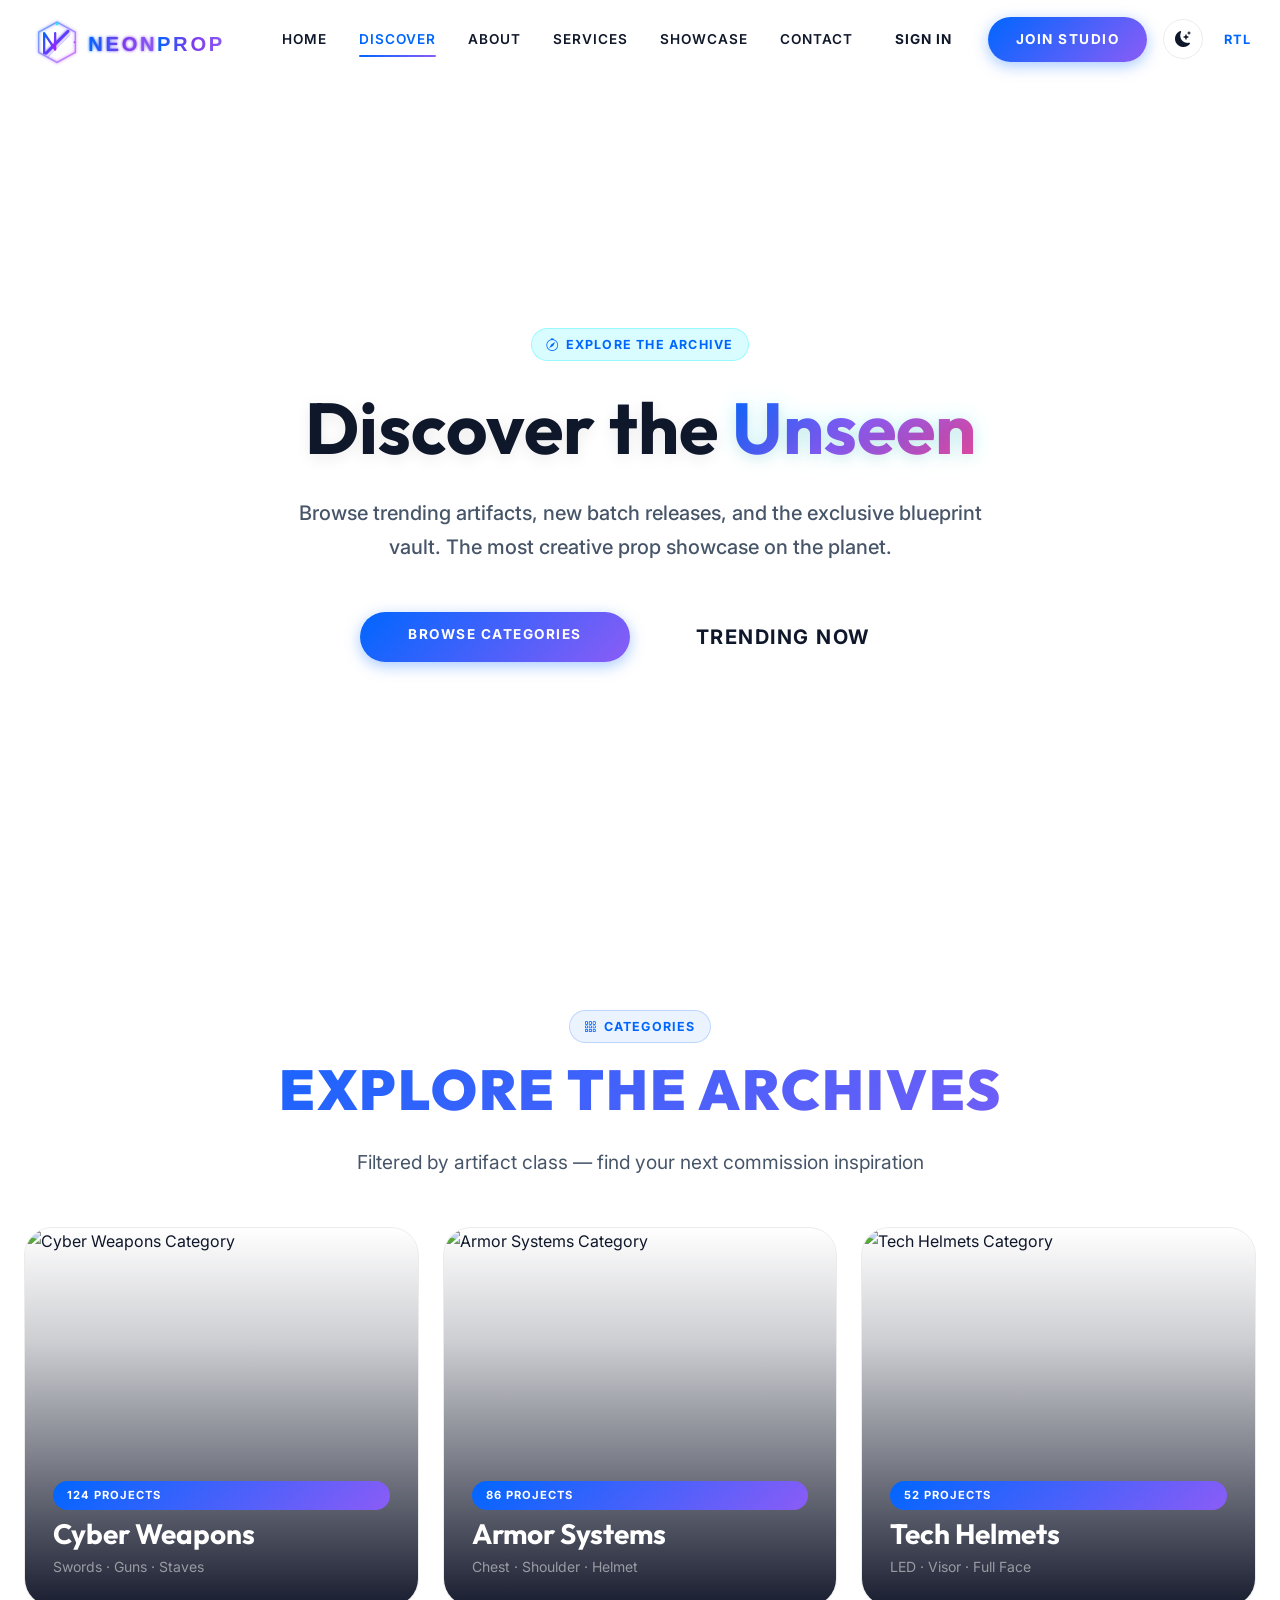
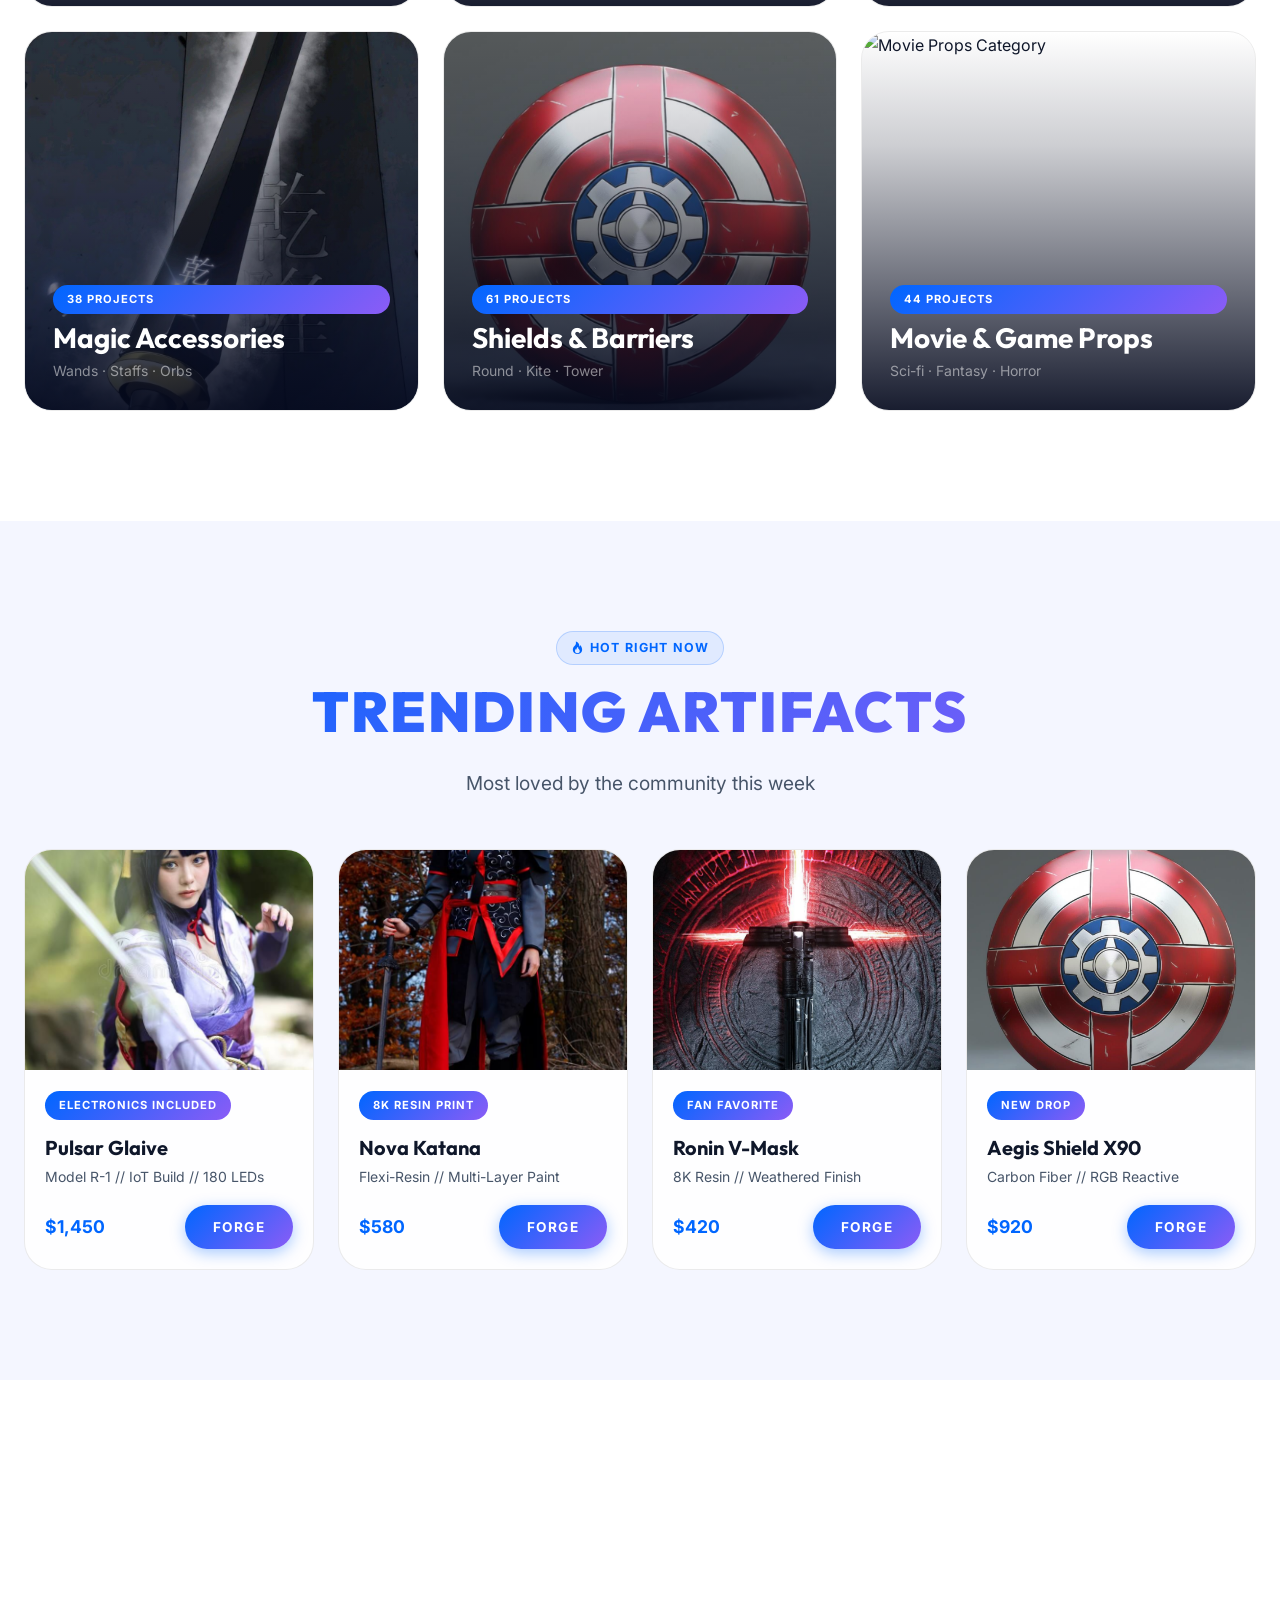
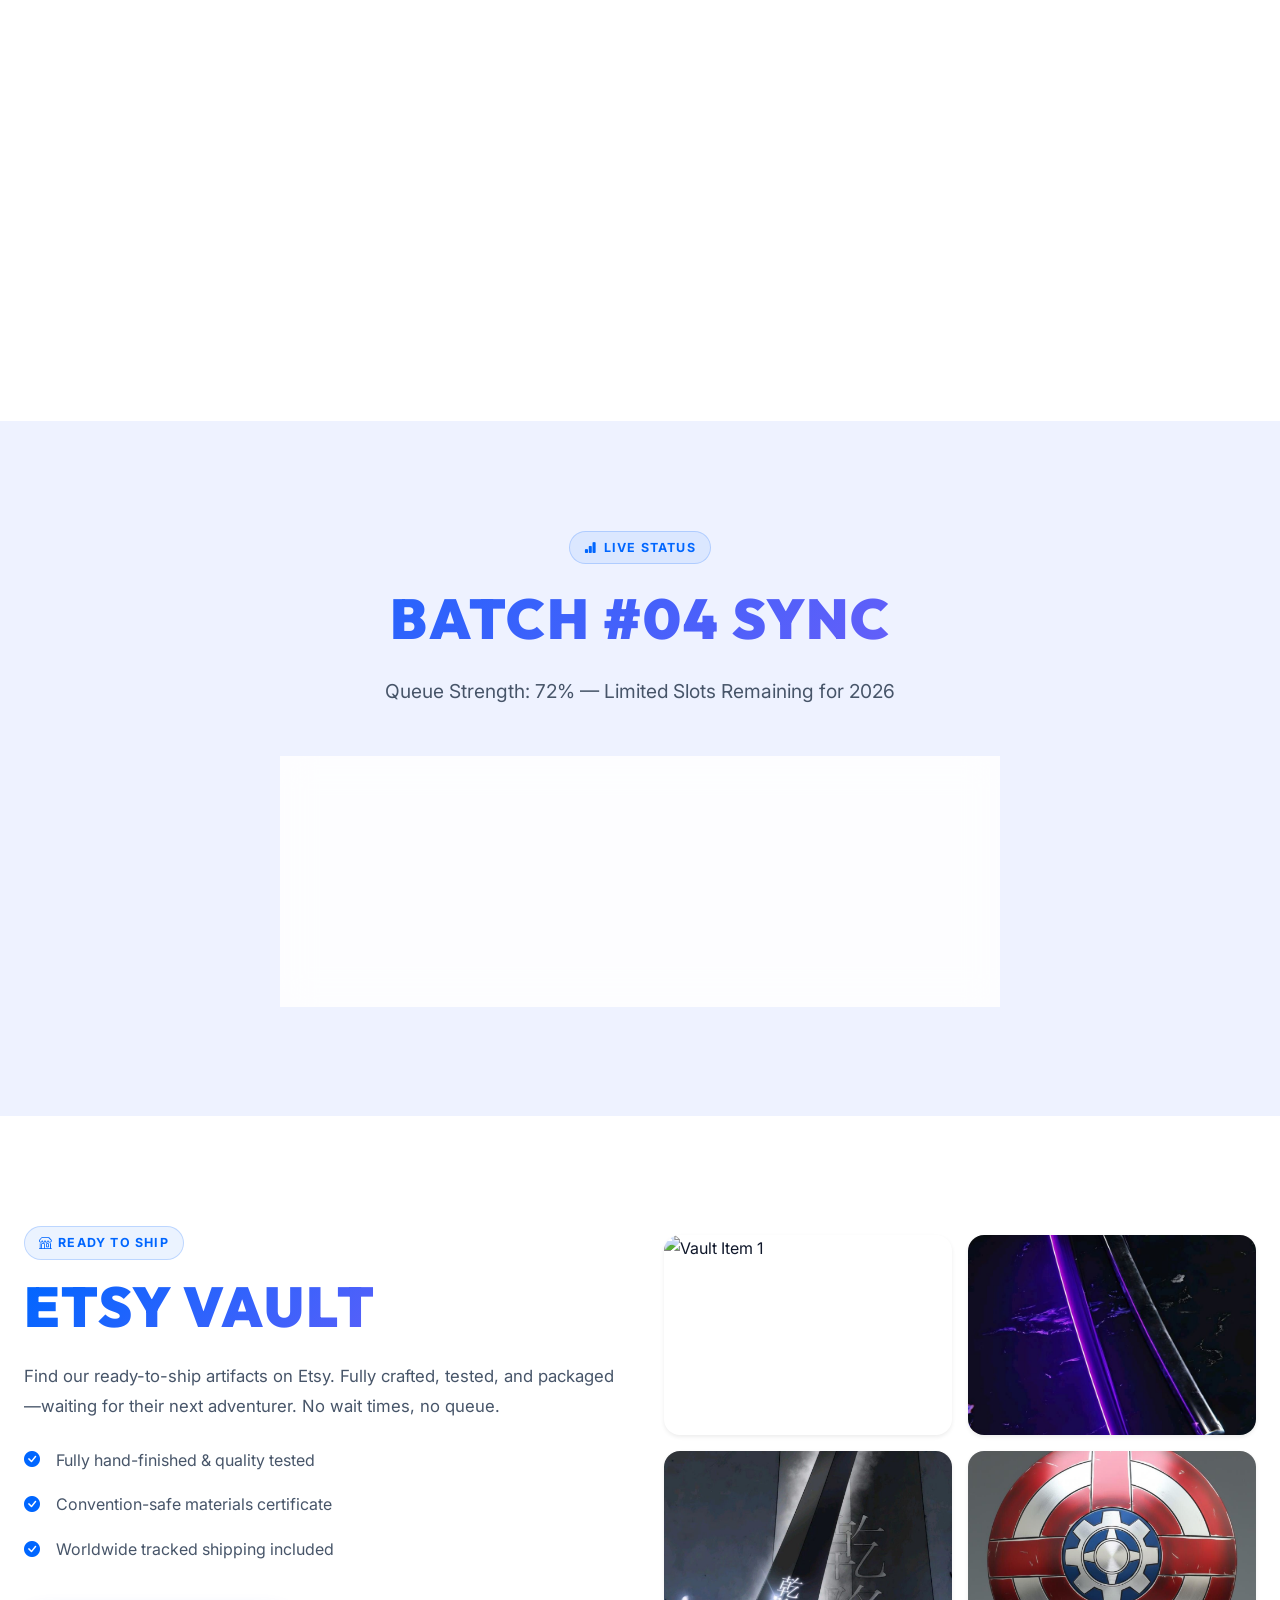
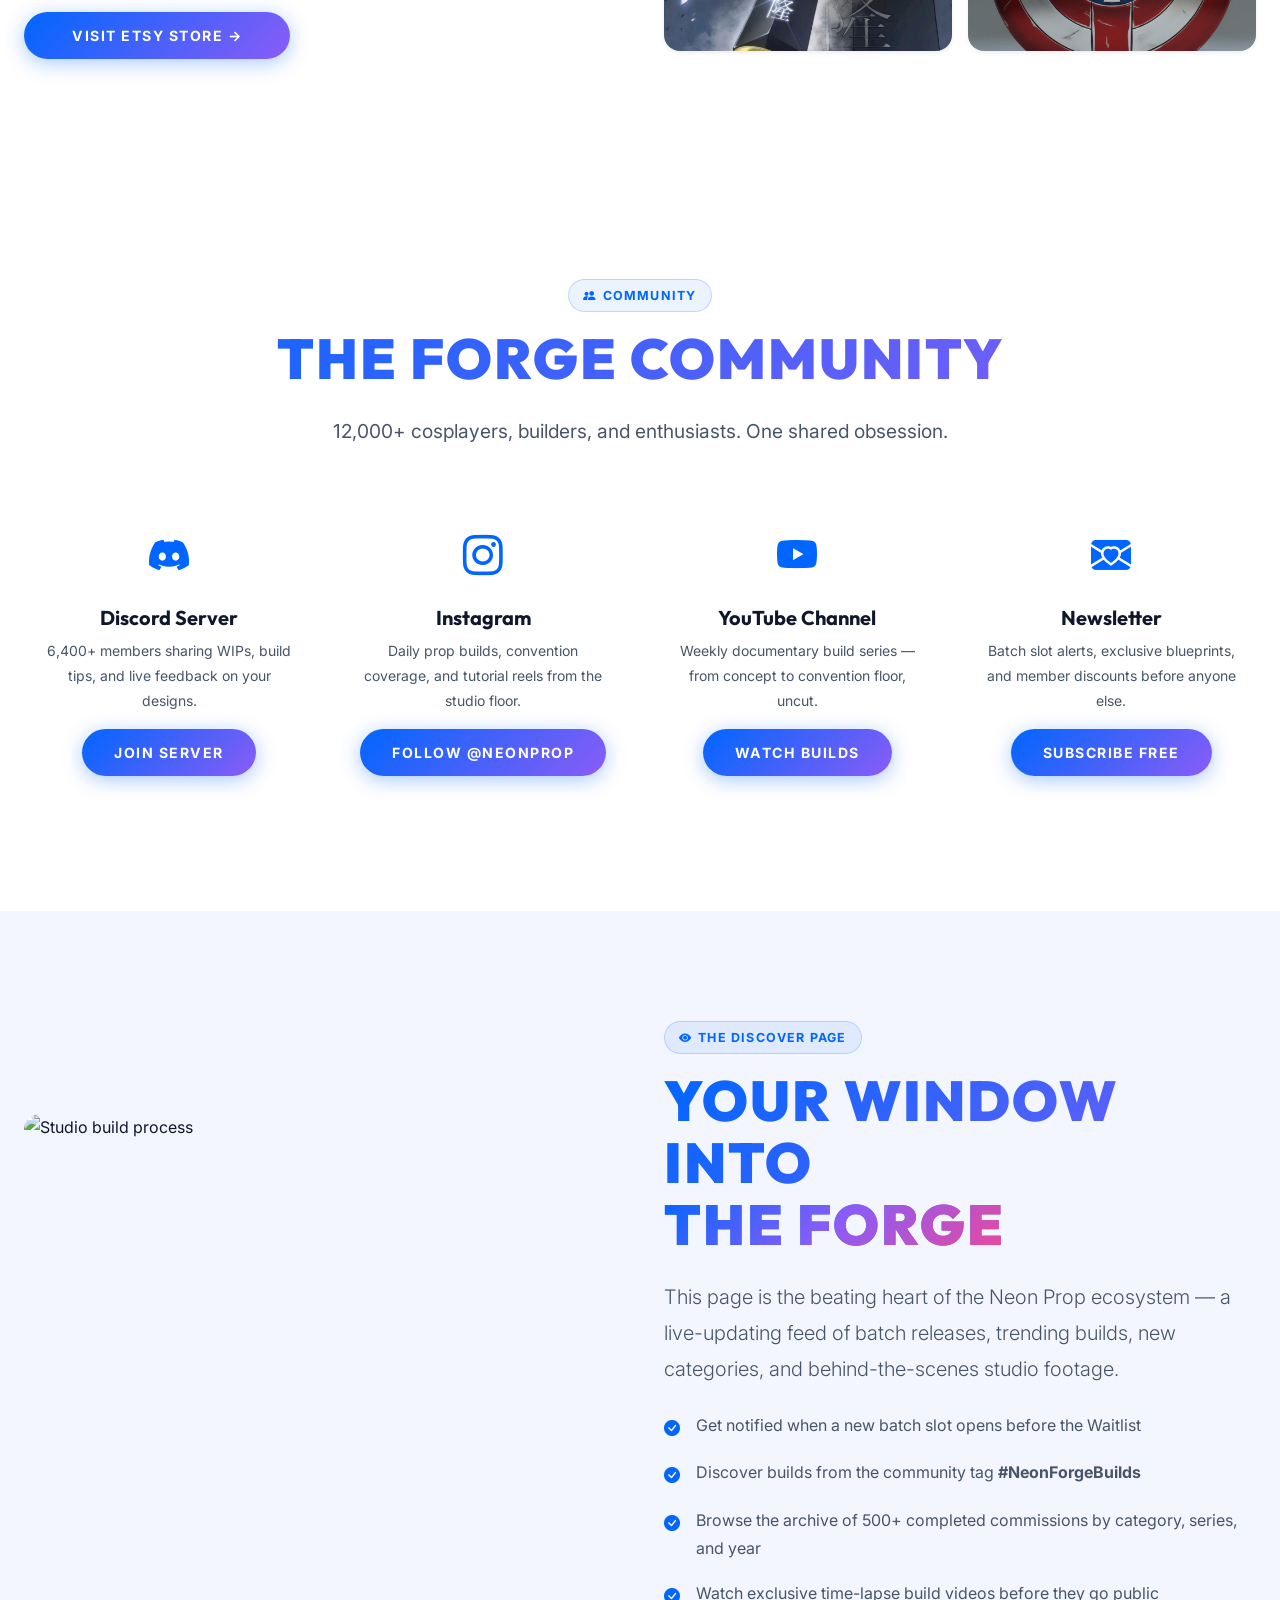
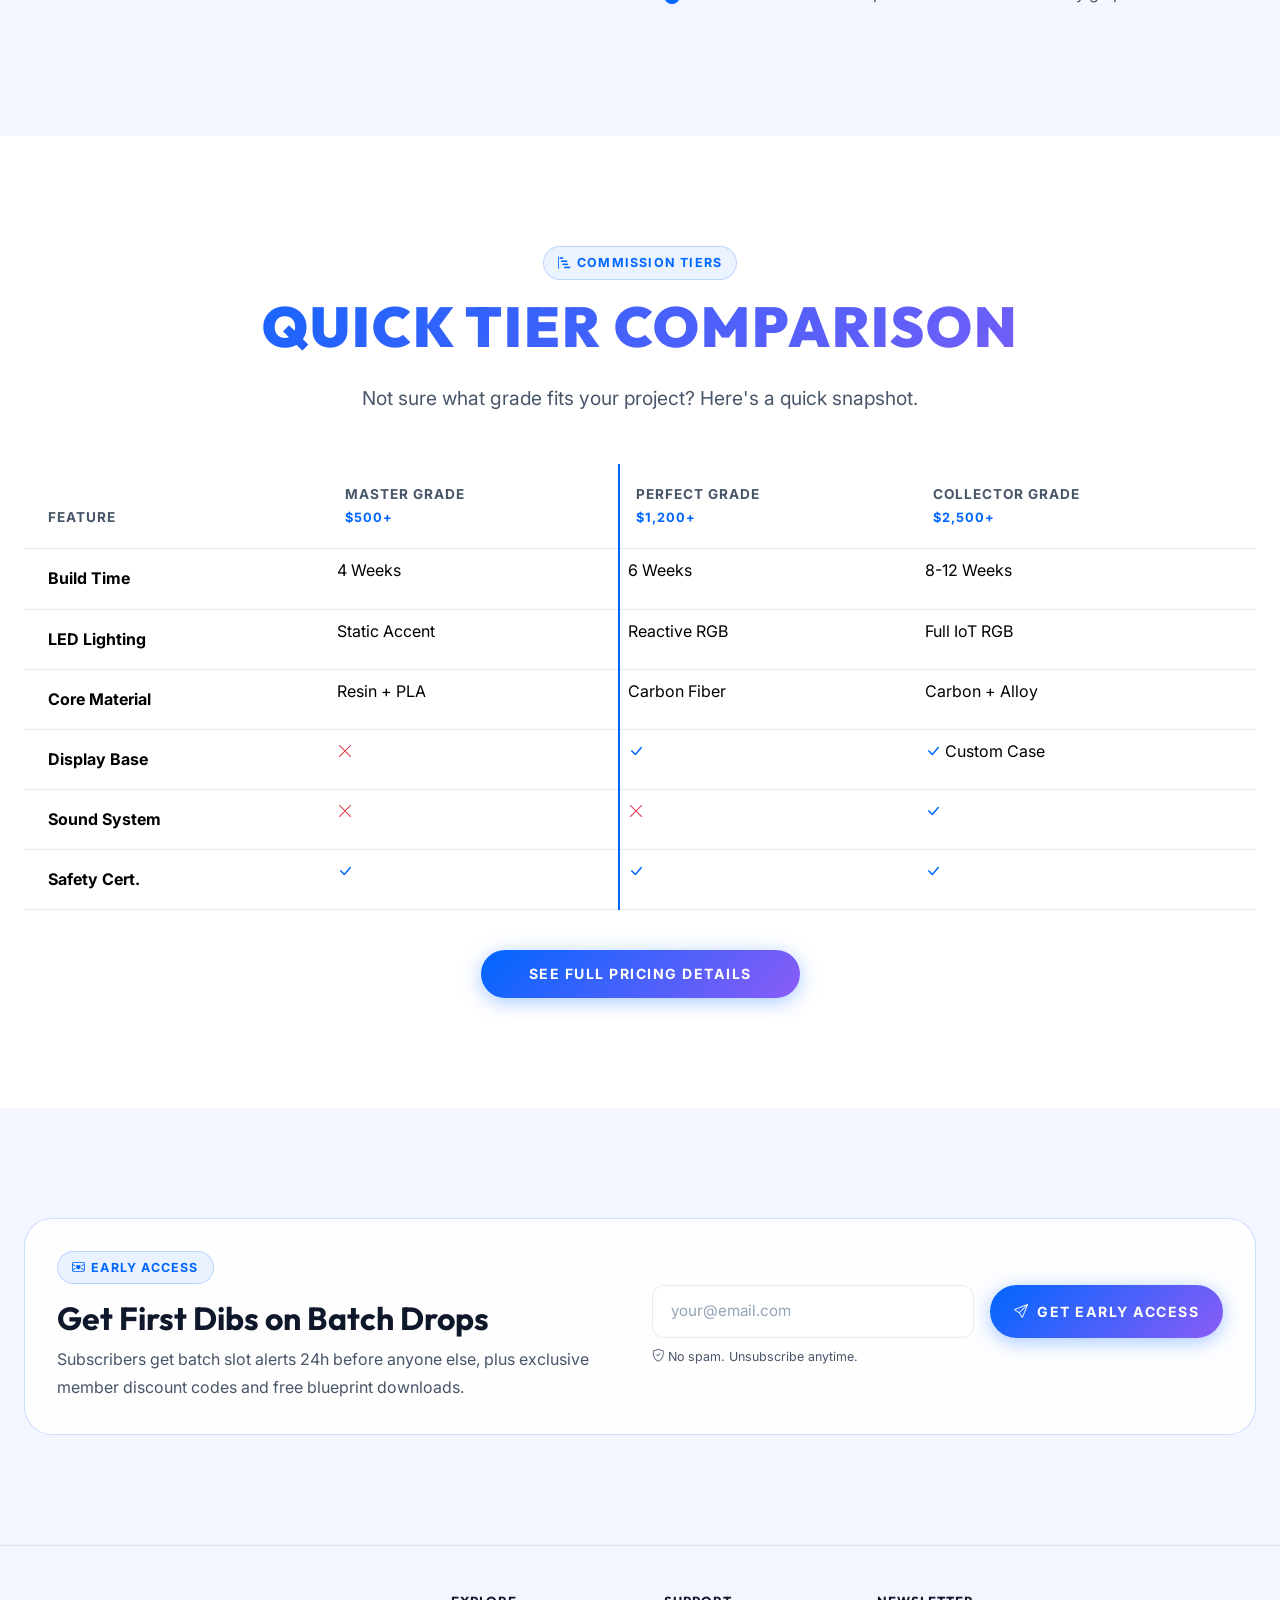
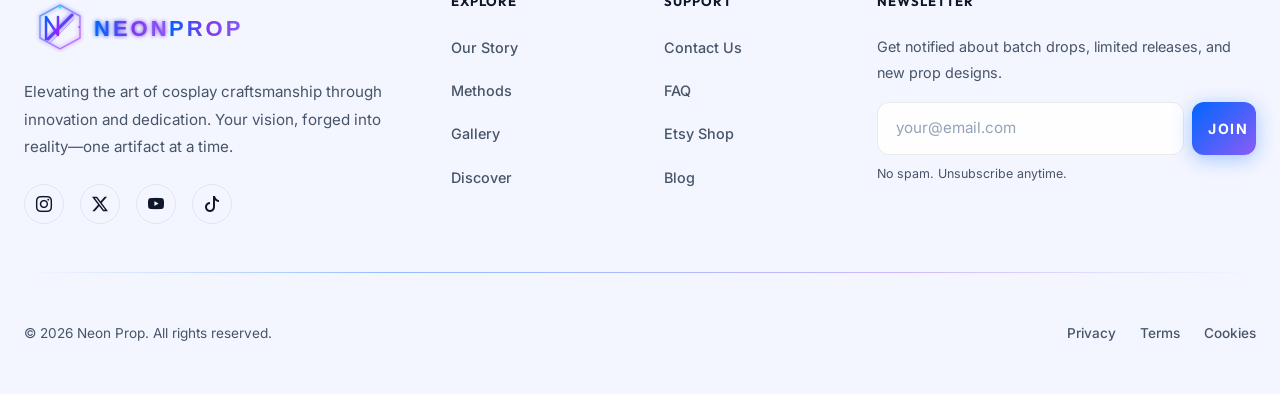
==== commit 291e4133: "Icon change" ====
--- a/home2.html
+++ b/home2.html
@@ -23,13 +23,14 @@
     <style>
         /* ── Discover Hero ── */
         .discover-hero {
-            min-height: 75vh;
+            height: 100vh;
             display: flex;
             align-items: center;
             position: relative;
             overflow: hidden;
-            background: url('https://images.unsplash.com/photo-1614850523296-d8c1af93d400?auto=format&fit=crop&q=80&w=1920') center/cover no-repeat;
+            background: url('https://images.unsplash.com/photo-1614850523296-d8c1af93d400?auto=format&fit=crop&q=80&w=190') center/cover no-repeat;
             padding-top: calc(var(--nav-height) + 40px);
+            padding-bottom: 30px;
         }
 
         .discover-hero::before {
@@ -40,7 +41,7 @@
         }
 
         [data-theme="light"] .discover-hero::before {
-            background: linear-gradient(to bottom, rgba(240, 244, 255, 0.5), rgba(240, 244, 255, 0.8));
+            background: linear-gradient(to bottom, rgba(255, 255, 255, 0.4) 0%, rgba(255, 255, 255, 0.7) 100%);
         }
 
         .discover-hero .container {
@@ -149,11 +150,12 @@
 
         @media (max-width: 400px) {
             .discover-hero {
-                min-height: 55vh;
-                padding-top: calc(var(--nav-height) + 40px);
+                height: 100vh;
+                padding-top: calc(var(--nav-height) + 20px);
             }
+
             .container {
-                padding-inline: 1.15rem;
+                padding-inline: 1rem;
             }
         }
     </style>
@@ -166,9 +168,9 @@
     <!-- Navbar -->
     <nav class="navbar navbar-expand-lg navbar-custom fixed-top" role="navigation" aria-label="Main Navigation">
         <div class="container">
-            <a class="navbar-brand" href="index.html" aria-label="Neon Prop Studio Home">
-                <img src="assets/images/logo.svg" alt="Neon Prop Studio" height="44" class="d-block"
-                    style="max-width:180px;">
+            <a class="navbar-brand" href="index.html" aria-label="Neon Prop Home">
+                <img src="assets/images/logo.svg" alt="Neon Prop" height="44" class="d-block"
+                    style="max-width:220px;">
             </a>
             <button class="navbar-toggler" type="button" data-bs-toggle="collapse" data-bs-target="#navContent"
                 aria-controls="navContent" aria-expanded="false" aria-label="Toggle navigation">
@@ -200,15 +202,15 @@
     <main id="main-content">
         <!-- ═══ DISCOVER HERO ═══ -->
         <section id="discover-hero" class="discover-hero">
-            <div class="container text-center text-white">
+            <div class="container text-center">
                 <div class="chip mb-4 mx-auto reveal"
                     style="width:fit-content;background:rgba(0,242,255,0.15);border-color:rgba(0,242,255,0.3);"><i
                         class="bi bi-compass"></i> Explore The Archive</div>
-                <h1 class="display-2 fw-bold mb-4 reveal delay-1" style="font-family:'Outfit',sans-serif;color:var(--text-main);">Discover the
+                <h1 class="display-2 fw-bold mb-4 reveal delay-1" style="font-family:'Outfit',sans-serif; color:var(--text-main); text-shadow: 0 4px 15px rgba(0,0,0,0.08);">Discover the
                     <span
-                        style="background:var(--grad-neon);-webkit-background-clip:text;-webkit-text-fill-color:transparent;background-clip:text;">Unseen</span>
+                        style="background:var(--grad-neon); -webkit-background-clip:text; -webkit-text-fill-color:transparent; background-clip:text; filter: drop-shadow(0 0 10px rgba(0,242,255,0.2));">Unseen</span>
                 </h1>
-                <p class="lead mb-5 col-lg-7 mx-auto reveal delay-2" style="color:var(--text-subtle);">Browse trending artifacts, new batch releases, and
+                <p class="lead mb-5 col-lg-7 mx-auto reveal delay-2" style="color:var(--text-muted); font-weight: 500;">Browse trending artifacts, new batch releases, and
                     the exclusive blueprint vault. The most creative prop showcase on the planet.</p>
                 <div class="d-flex justify-content-center flex-wrap gap-3 reveal delay-3">
                     <a href="#categories" class="btn btn-premium btn-lg px-5">Browse Categories</a>
@@ -709,7 +711,7 @@
             <div class="row g-5">
                 <div class="col-lg-4 col-md-6">
                     <a href="index.html" class="text-decoration-none d-inline-block mb-3">
-                        <img src="assets/images/logo.svg" alt="Neon Prop Studio" height="52" style="max-width:200px;">
+                        <img src="assets/images/logo.svg" alt="Neon Prop" height="52" style="max-width:250px;">
                     </a>
                     <p class="text-muted mb-4" style="font-size:0.95rem;">Elevating the art of cosplay craftsmanship
                         through innovation and dedication. Your vision, forged into reality—one artifact at a time.</p>
@@ -760,7 +762,7 @@
             <hr class="divider-gradient my-5">
             <div class="d-flex flex-wrap justify-content-between align-items-center gap-3 text-muted"
                 style="font-size:0.85rem;">
-                <p class="mb-0">&copy; 2026 Neon Prop Studio. All rights reserved.</p>
+                <p class="mb-0">&copy; 2026 Neon Prop. All rights reserved.</p>
                 <div class="d-flex gap-4">
                     <a href="#" class="footer-link" style="font-size:0.85rem;">Privacy</a>
                     <a href="#" class="footer-link" style="font-size:0.85rem;">Terms</a>
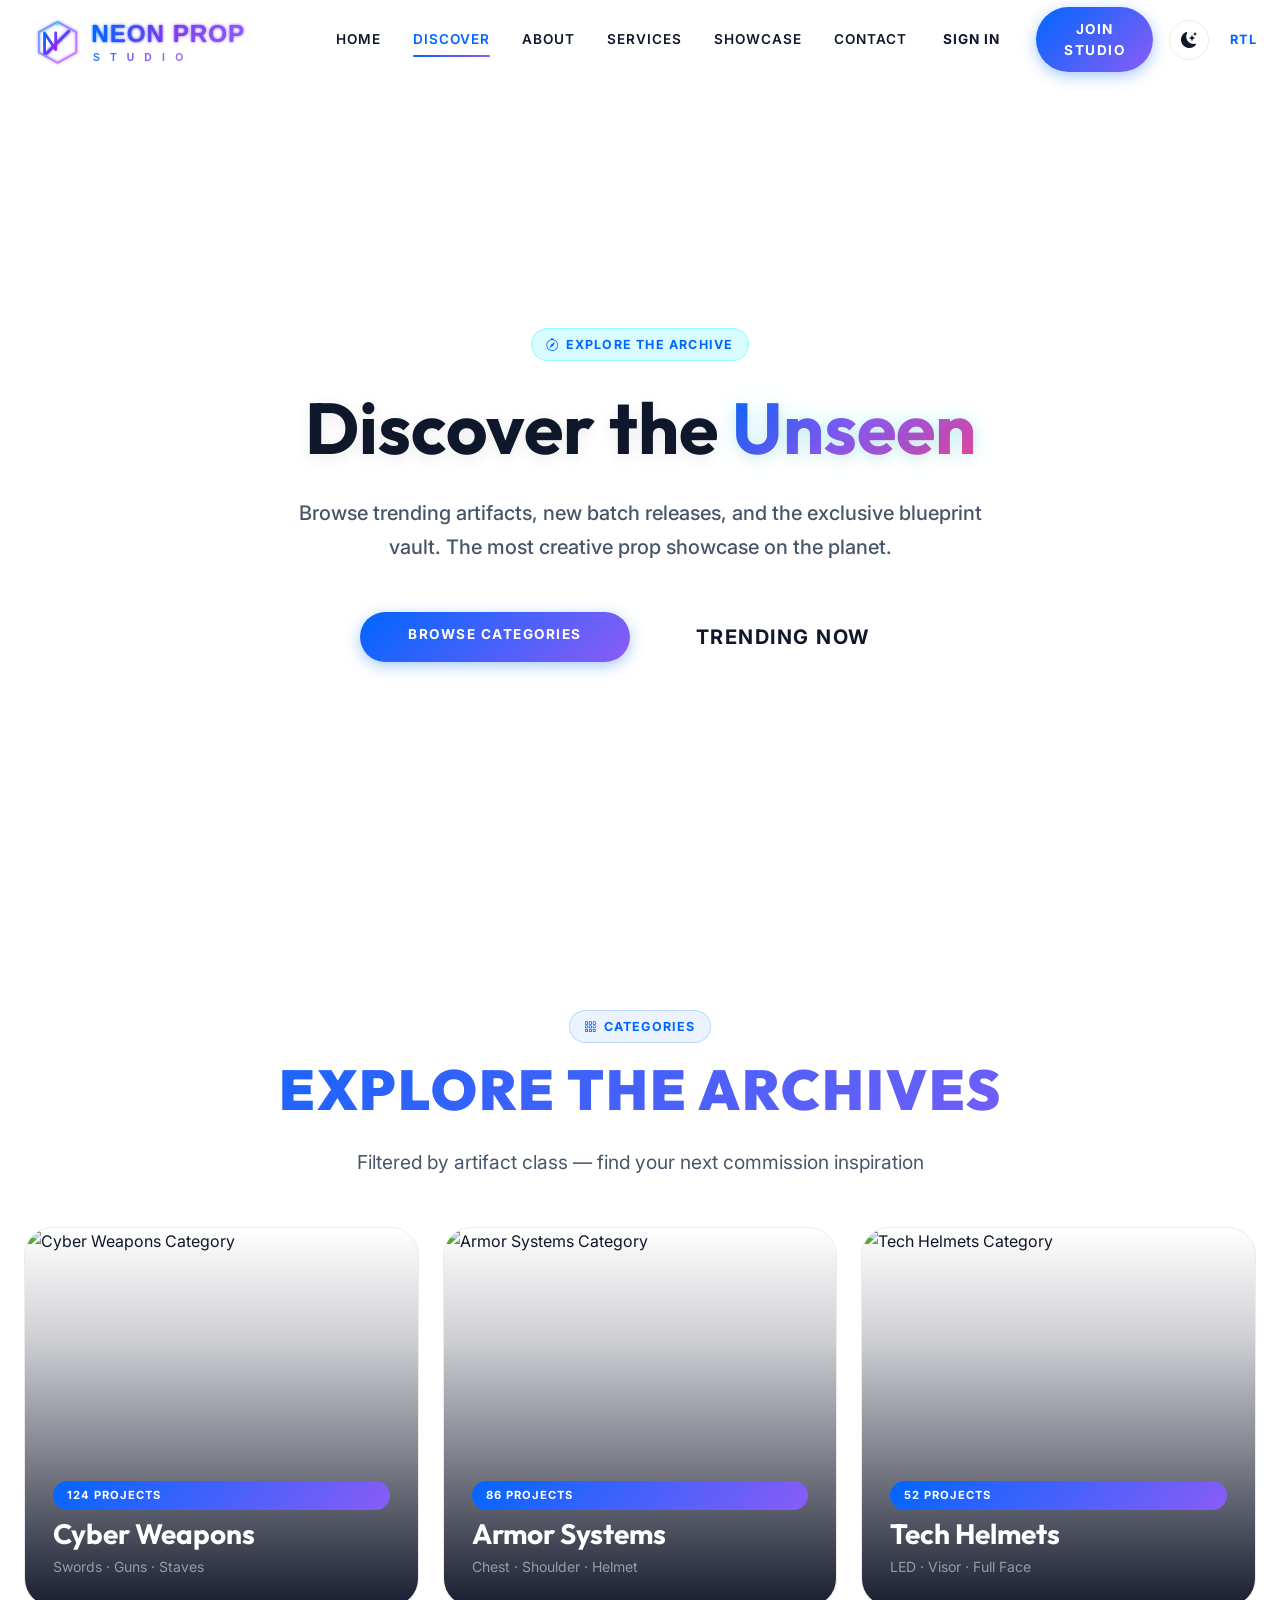
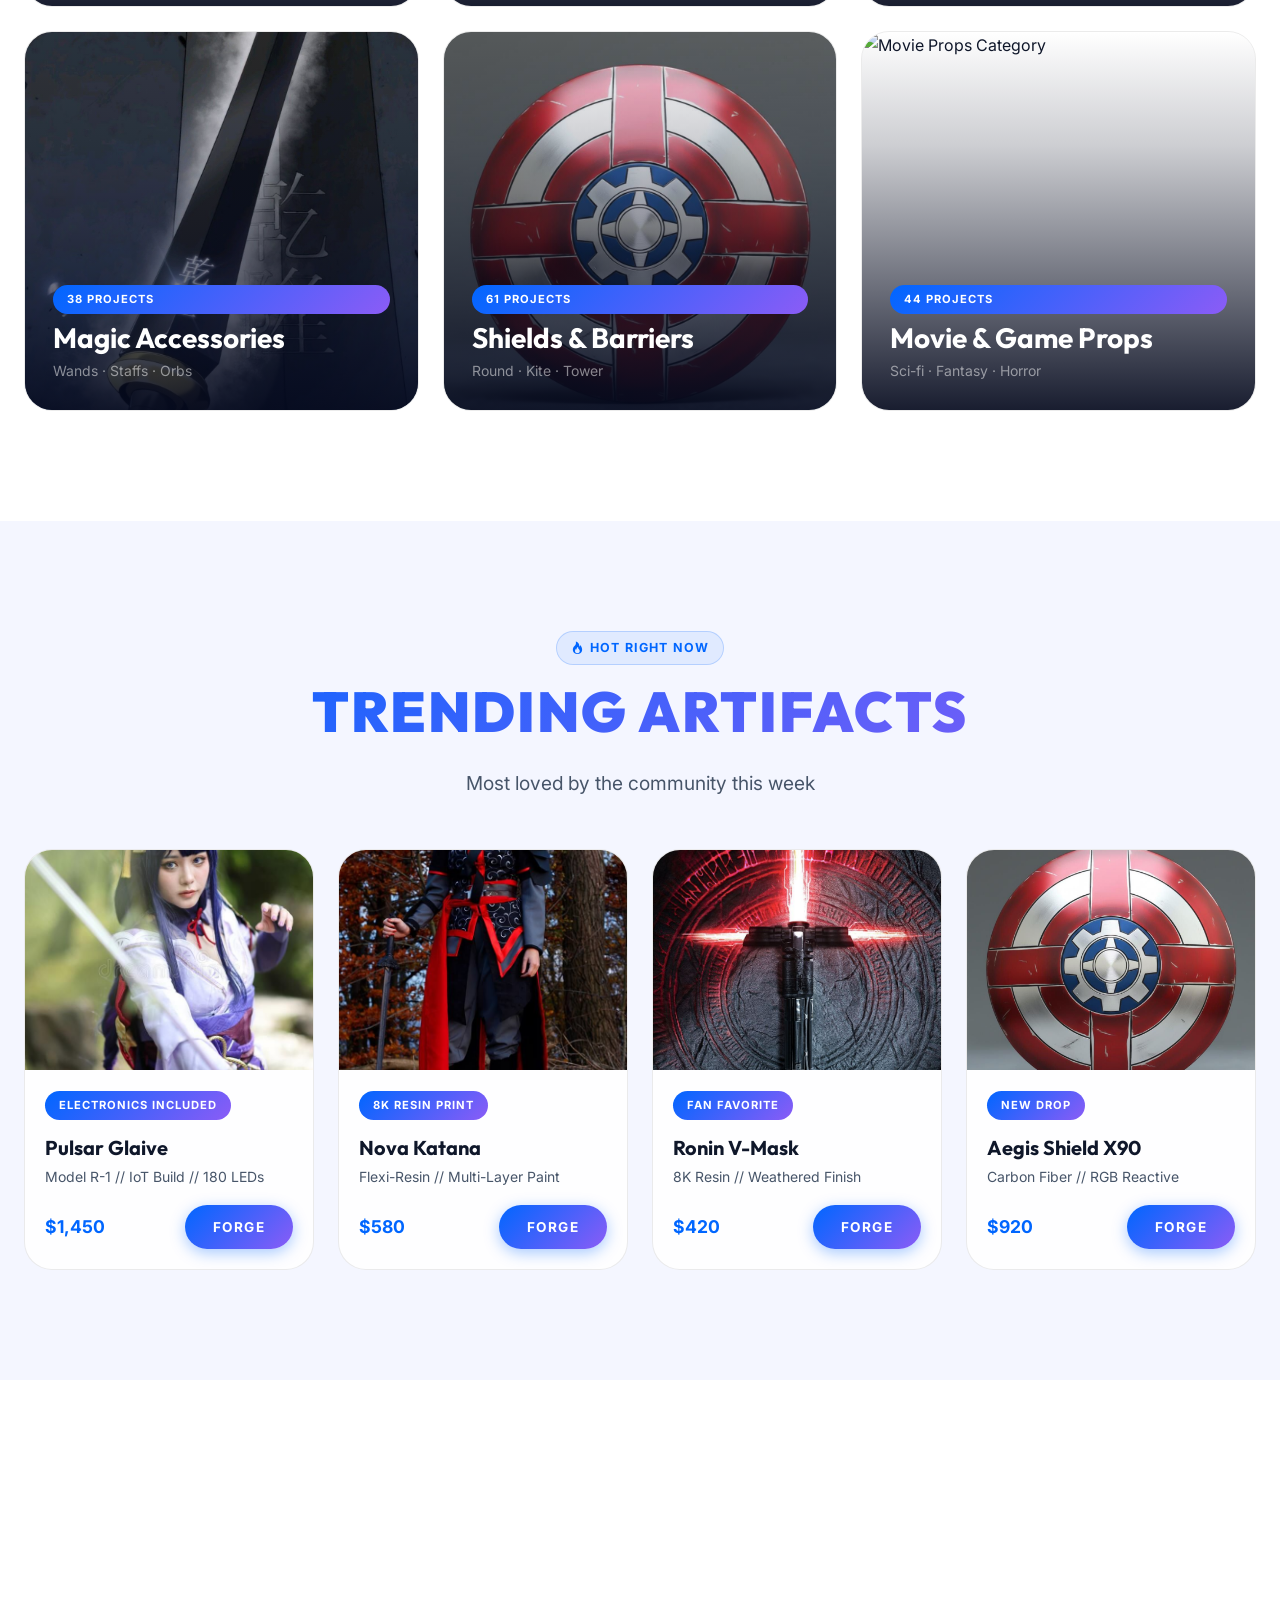
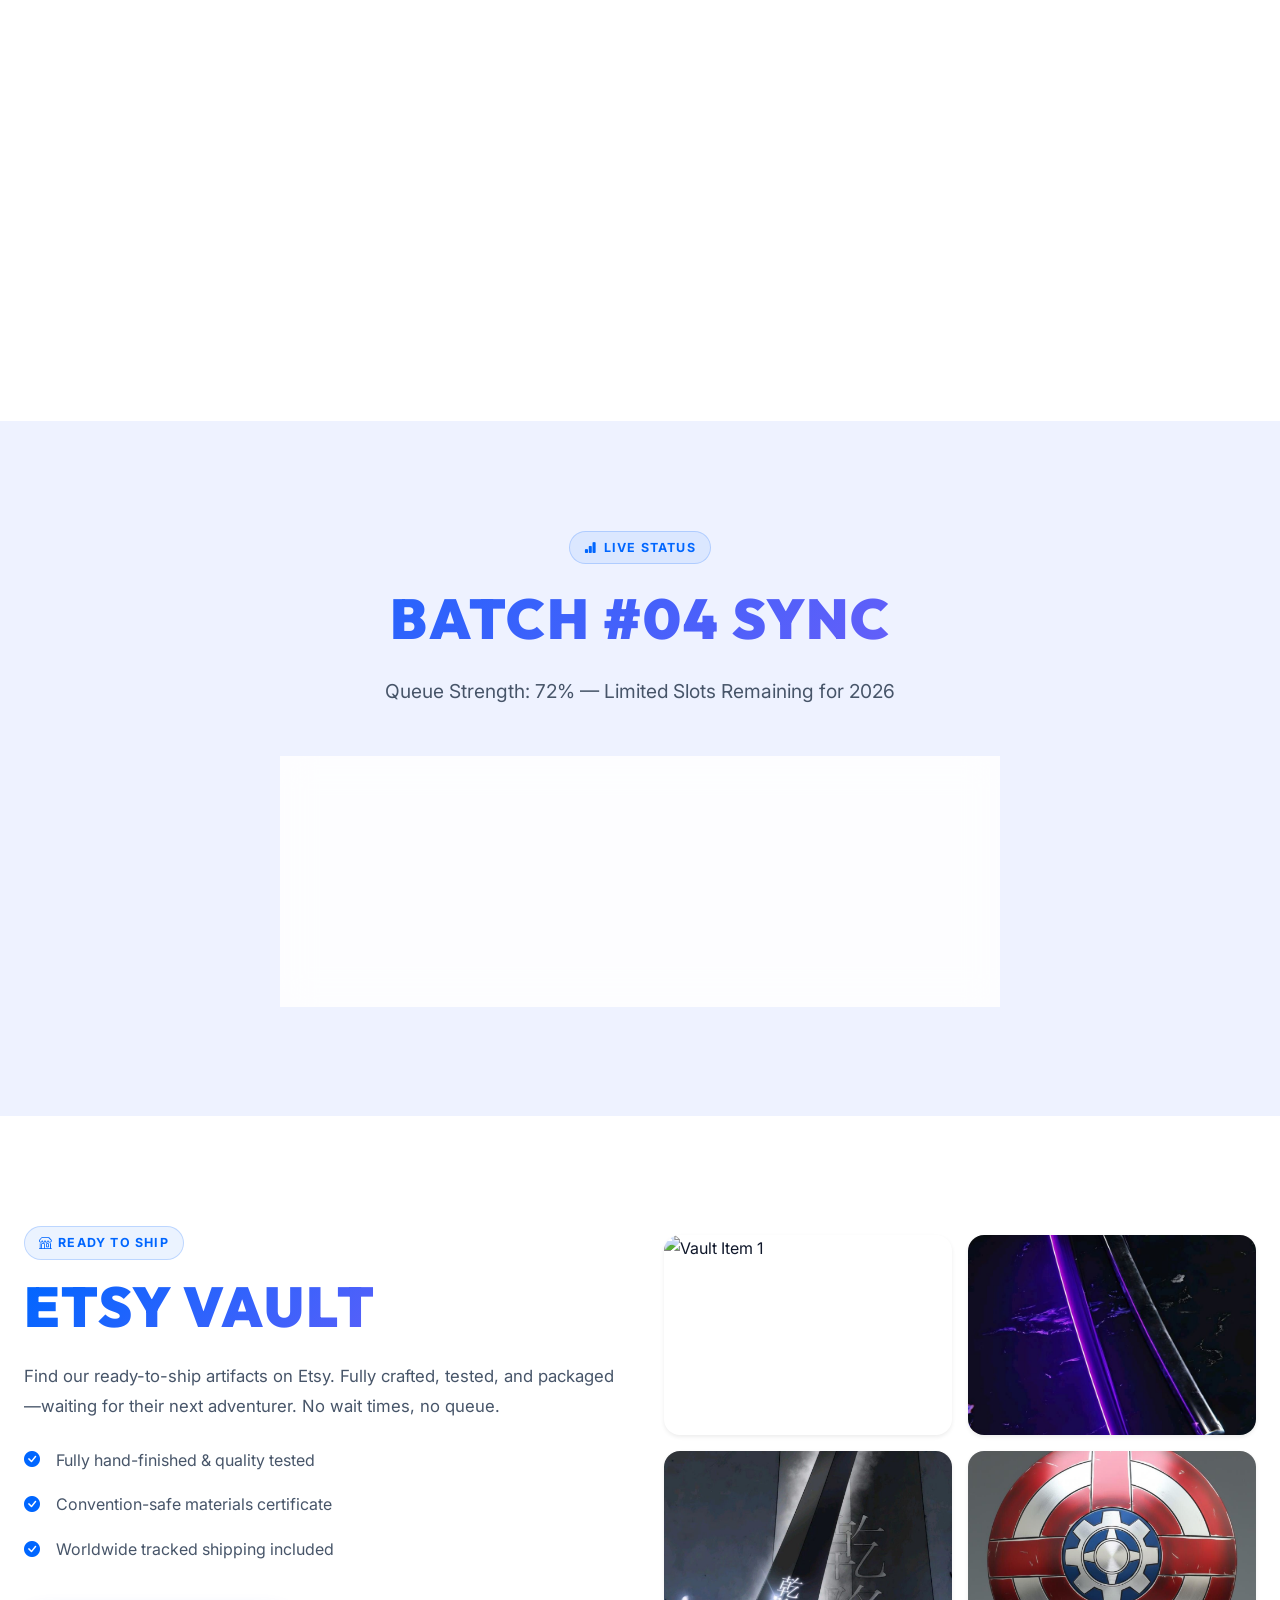
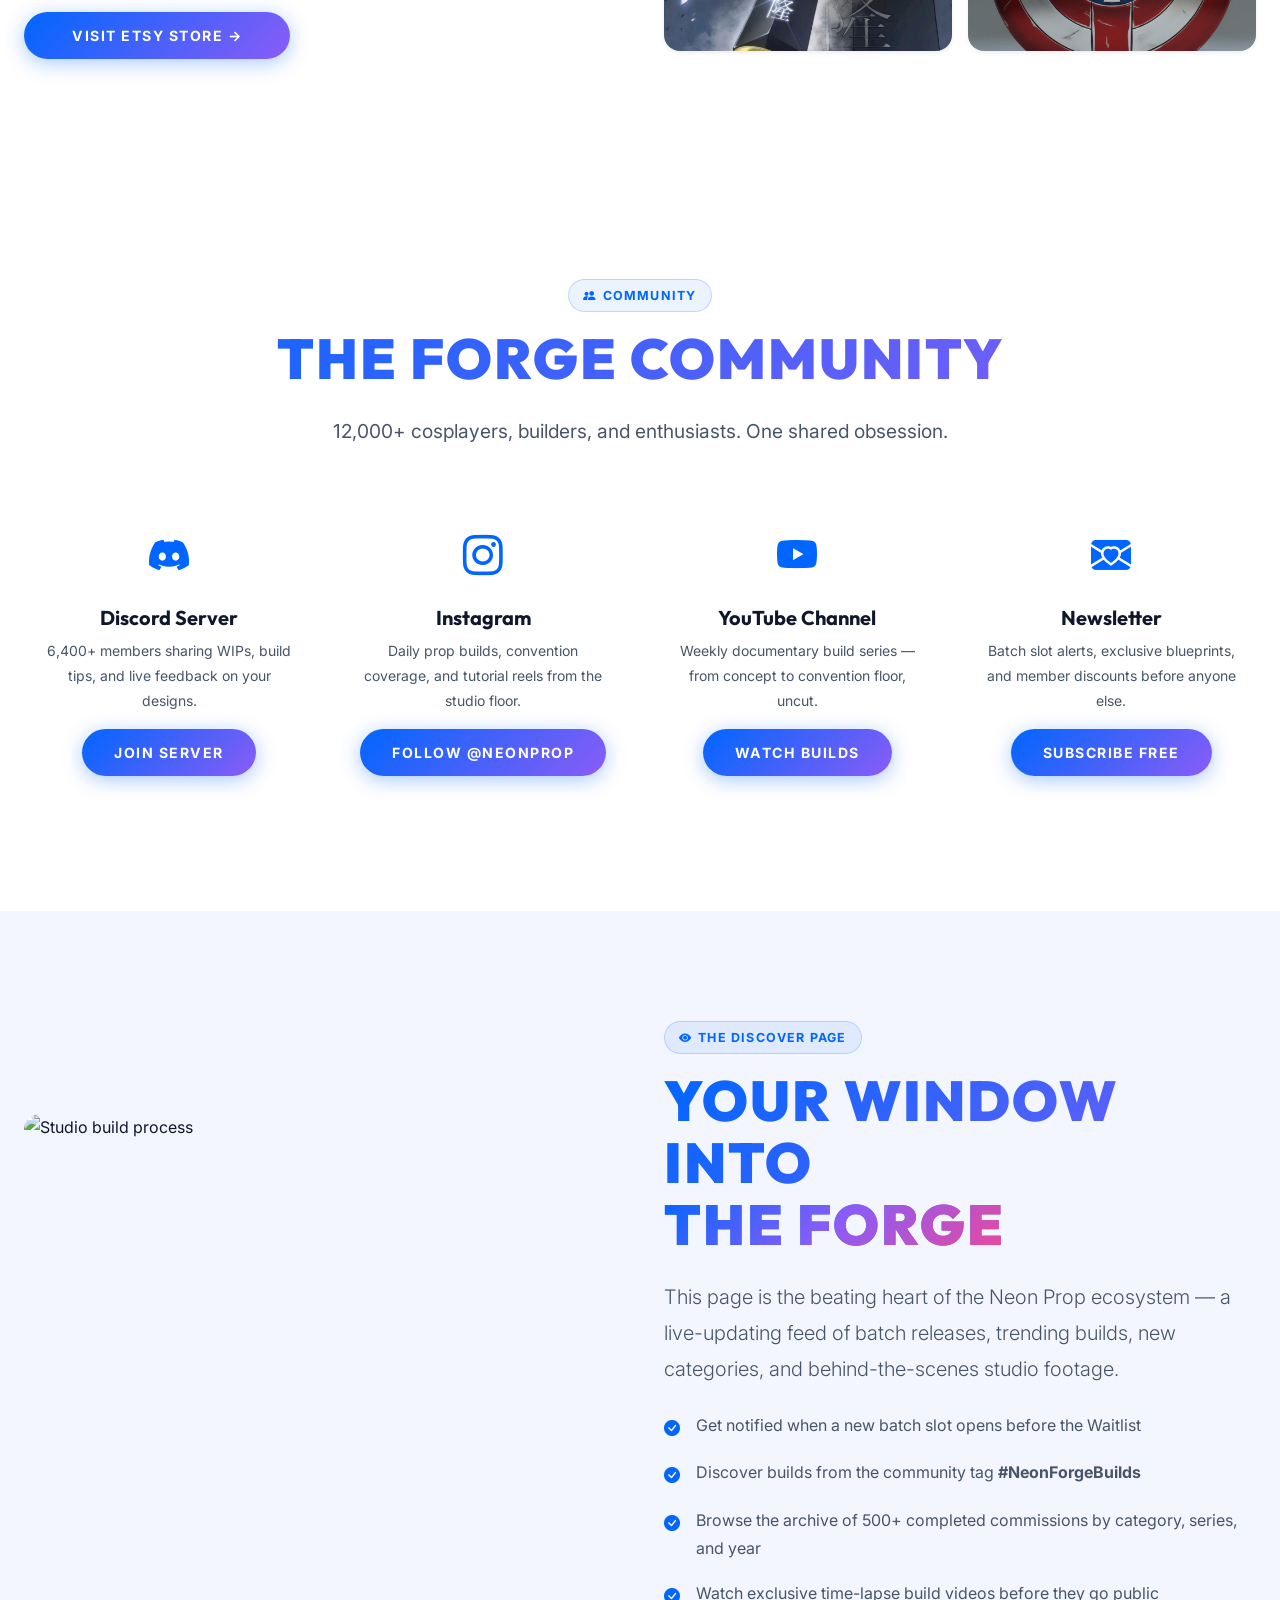
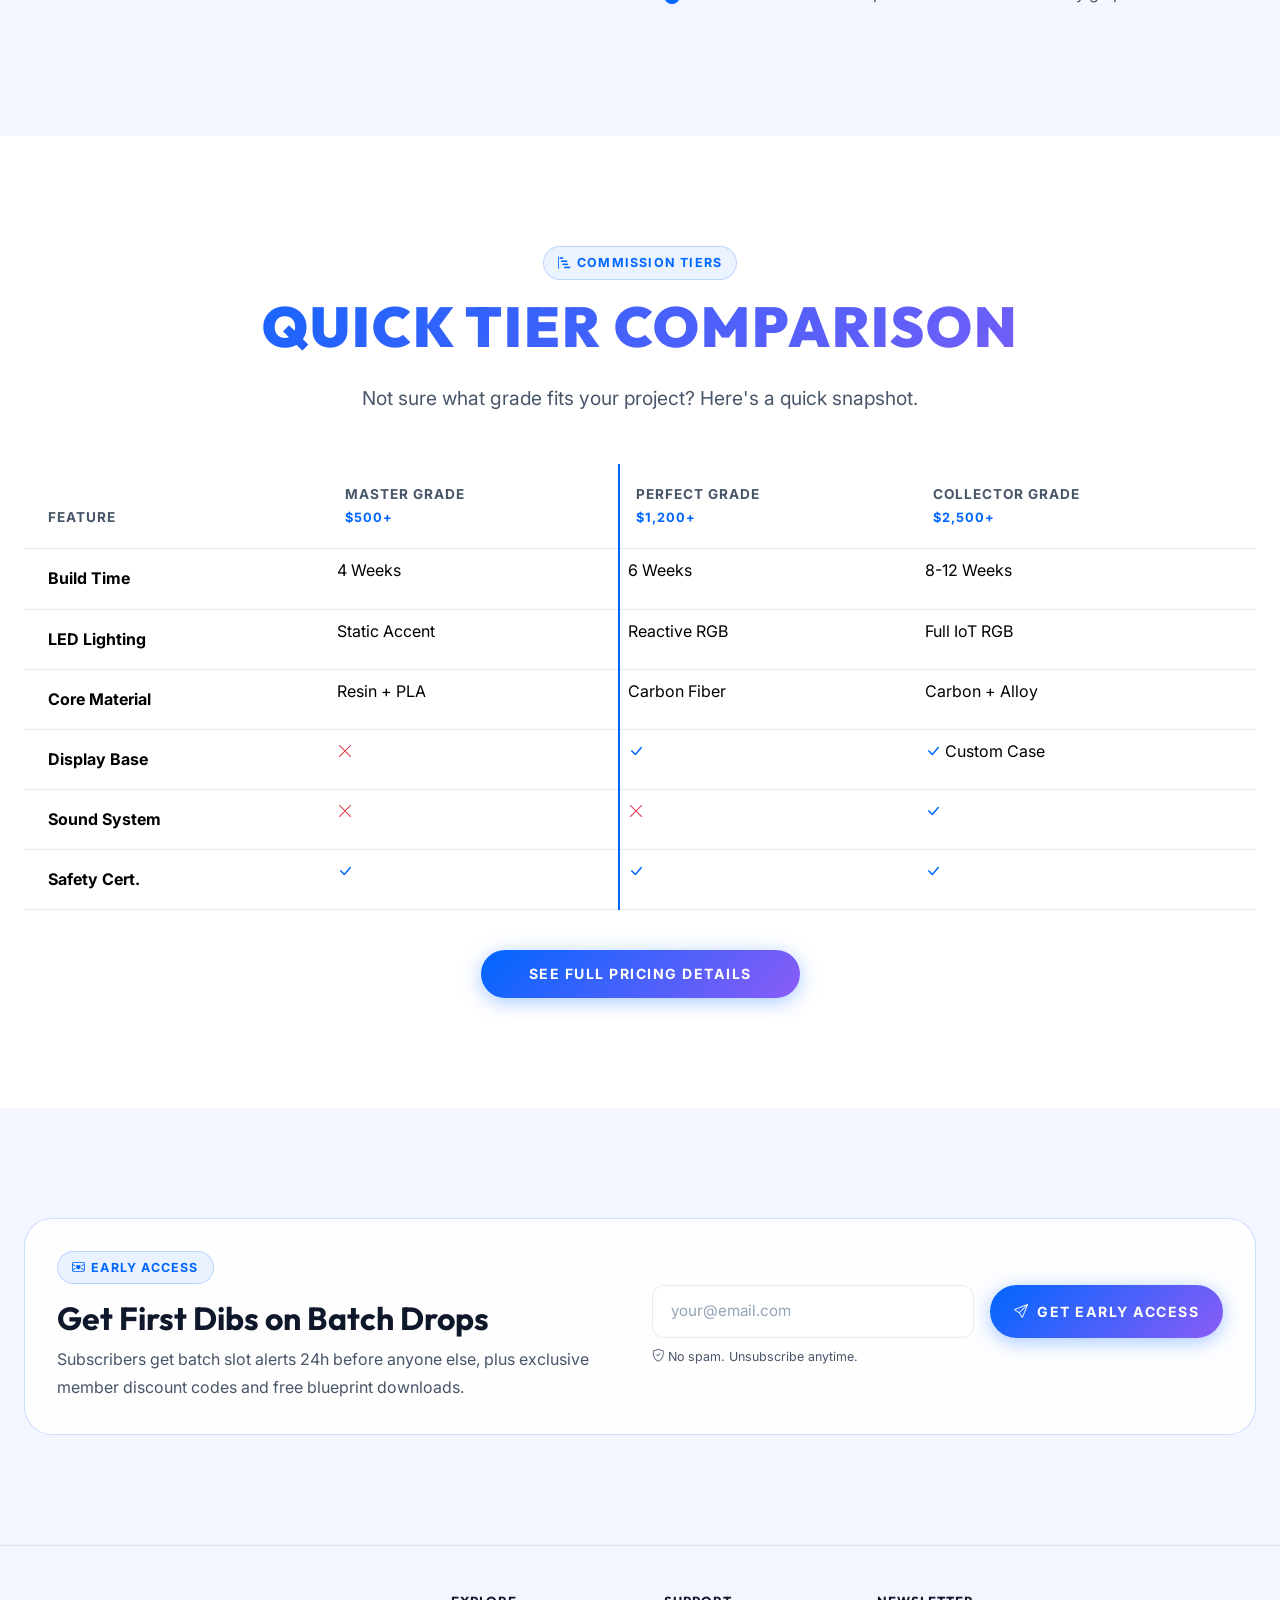
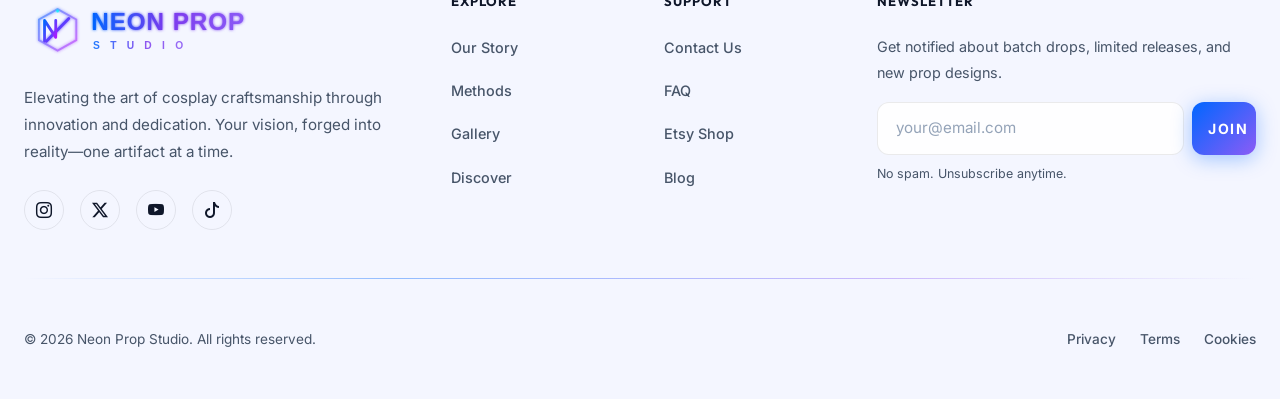
==== commit b481a5ad: "Icon change" ====
--- a/home2.html
+++ b/home2.html
@@ -168,9 +168,9 @@
     <!-- Navbar -->
     <nav class="navbar navbar-expand-lg navbar-custom fixed-top" role="navigation" aria-label="Main Navigation">
         <div class="container">
-            <a class="navbar-brand" href="index.html" aria-label="Neon Prop Home">
-                <img src="assets/images/logo.svg" alt="Neon Prop" height="44" class="d-block"
-                    style="max-width:220px;">
+            <a class="navbar-brand" href="index.html" aria-label="Neon Prop Studio Home">
+                <img src="assets/images/logo.svg" alt="Neon Prop Studio" height="52" class="d-block"
+                    style="max-width:280px;">
             </a>
             <button class="navbar-toggler" type="button" data-bs-toggle="collapse" data-bs-target="#navContent"
                 aria-controls="navContent" aria-expanded="false" aria-label="Toggle navigation">
@@ -711,7 +711,7 @@
             <div class="row g-5">
                 <div class="col-lg-4 col-md-6">
                     <a href="index.html" class="text-decoration-none d-inline-block mb-3">
-                        <img src="assets/images/logo.svg" alt="Neon Prop" height="52" style="max-width:250px;">
+                        <img src="assets/images/logo.svg" alt="Neon Prop Studio" height="60" style="max-width:280px;">
                     </a>
                     <p class="text-muted mb-4" style="font-size:0.95rem;">Elevating the art of cosplay craftsmanship
                         through innovation and dedication. Your vision, forged into reality—one artifact at a time.</p>
@@ -762,7 +762,7 @@
             <hr class="divider-gradient my-5">
             <div class="d-flex flex-wrap justify-content-between align-items-center gap-3 text-muted"
                 style="font-size:0.85rem;">
-                <p class="mb-0">&copy; 2026 Neon Prop. All rights reserved.</p>
+                <p class="mb-0">&copy; 2026 Neon Prop Studio. All rights reserved.</p>
                 <div class="d-flex gap-4">
                     <a href="#" class="footer-link" style="font-size:0.85rem;">Privacy</a>
                     <a href="#" class="footer-link" style="font-size:0.85rem;">Terms</a>
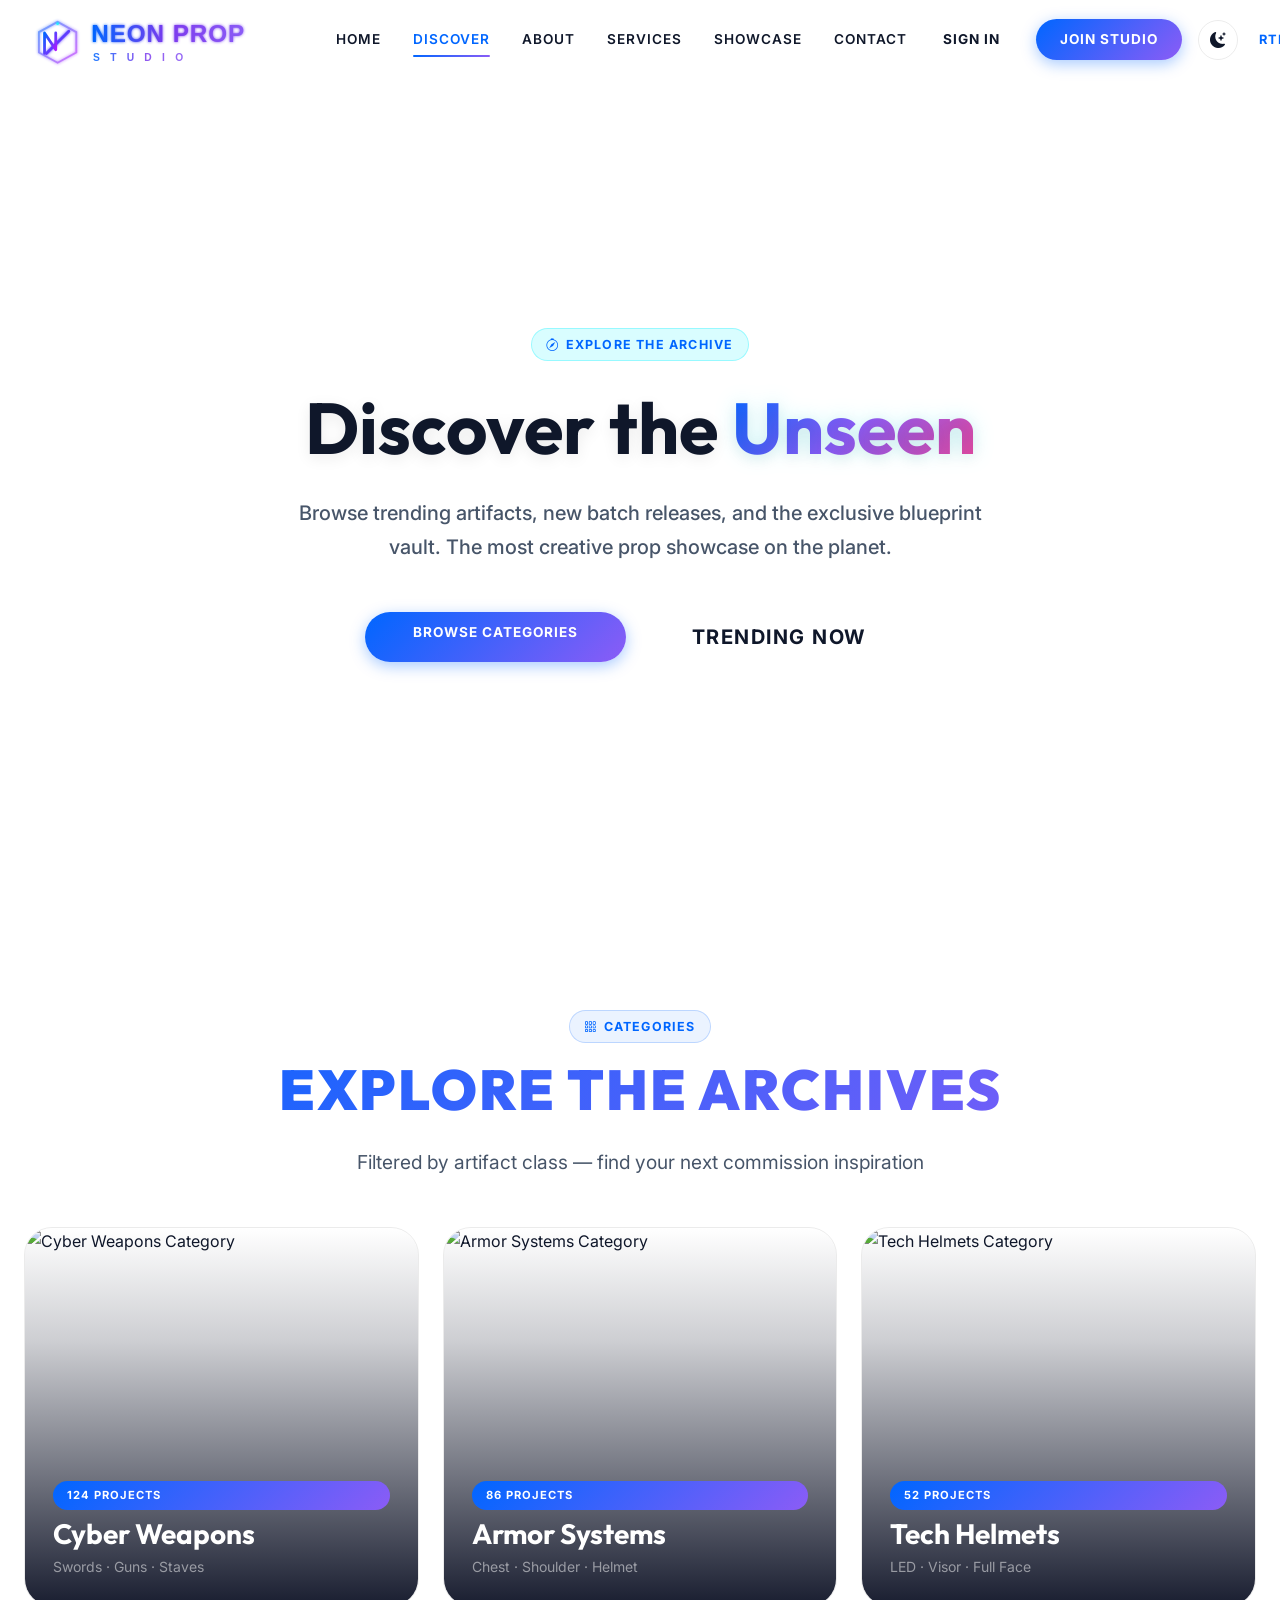
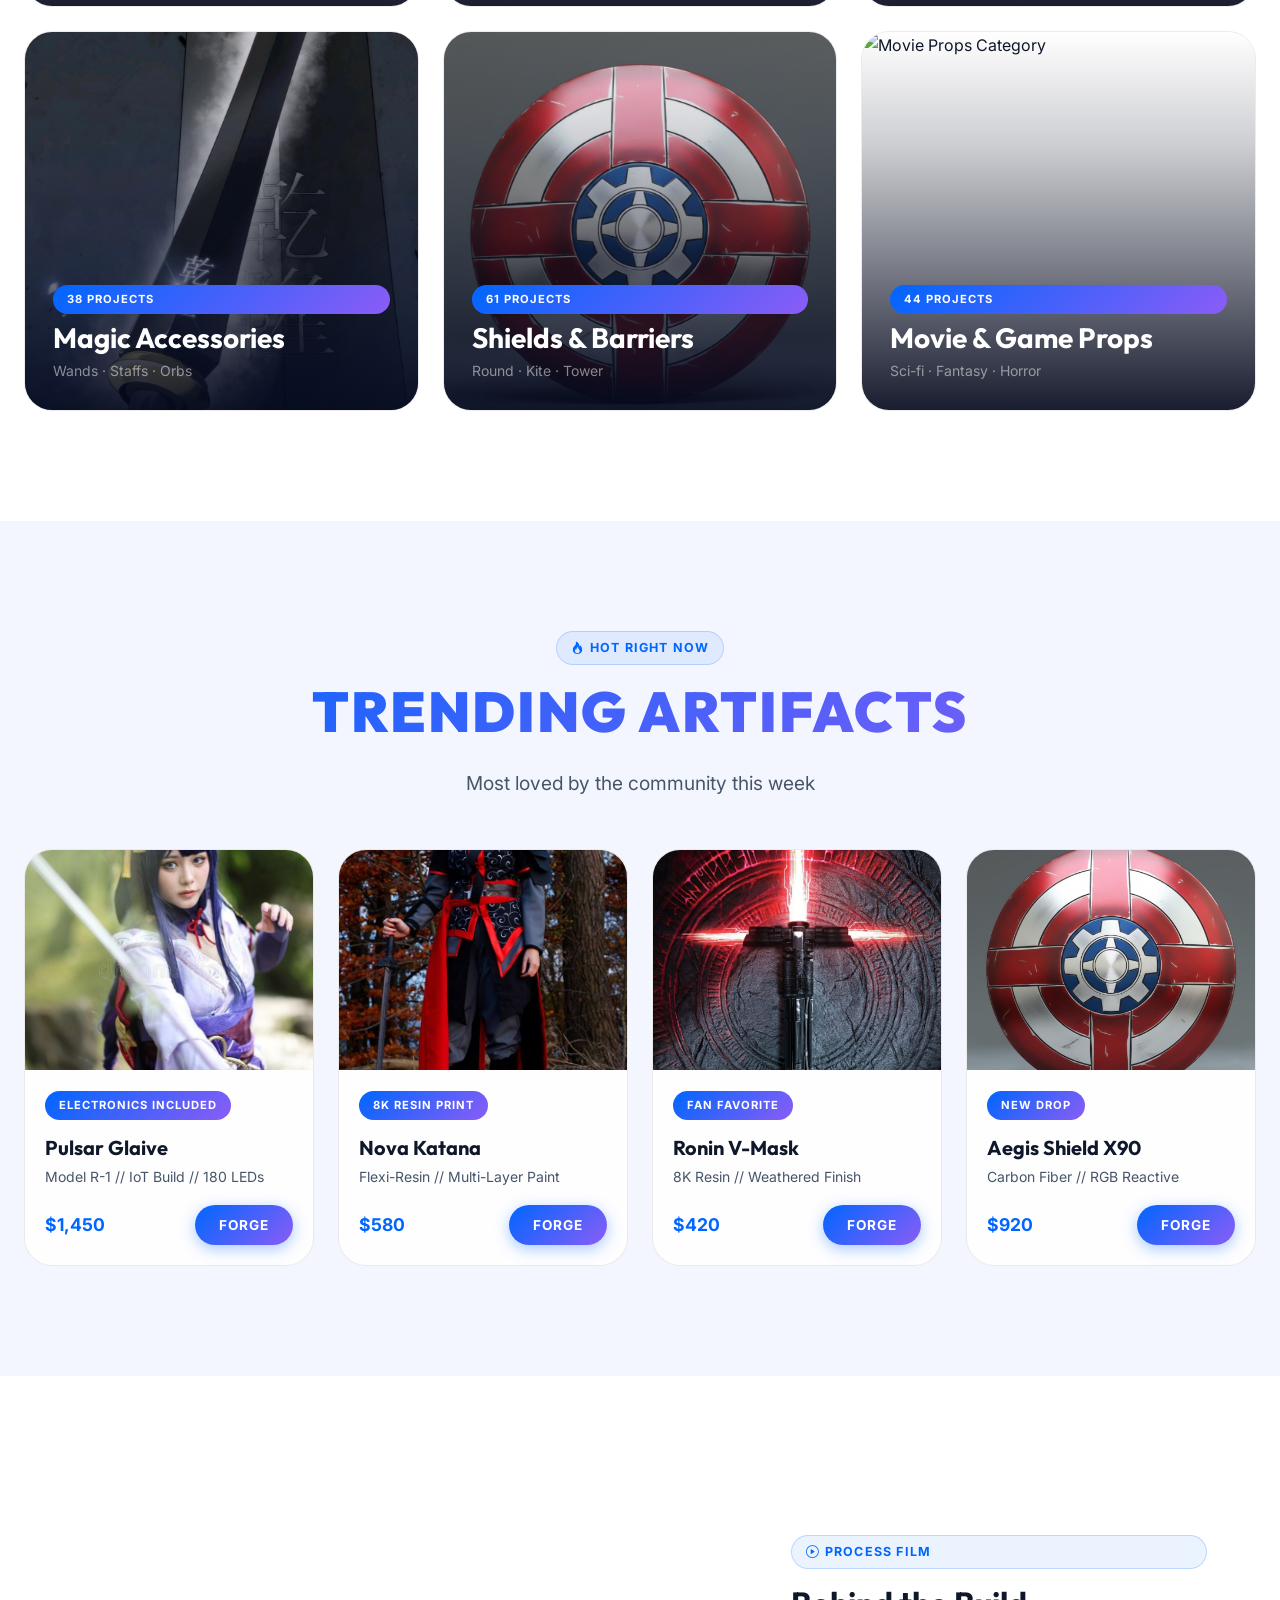
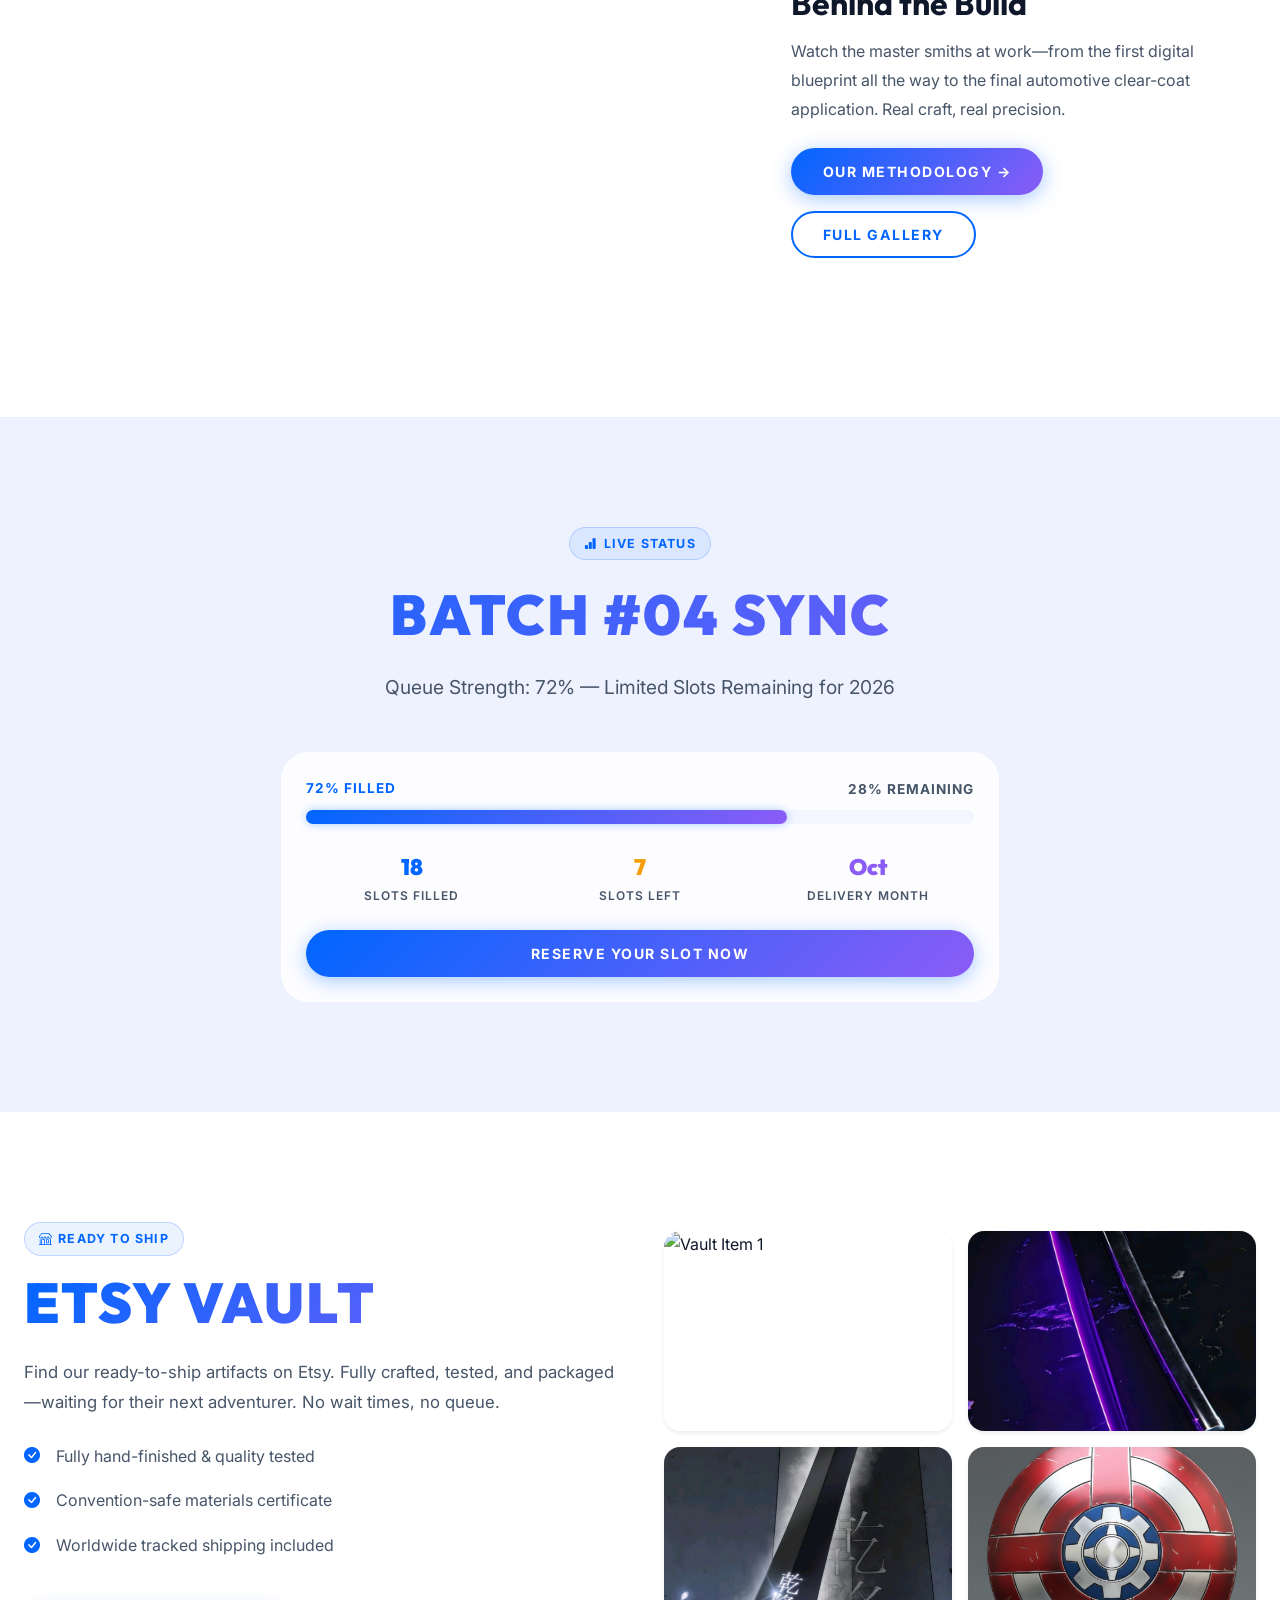
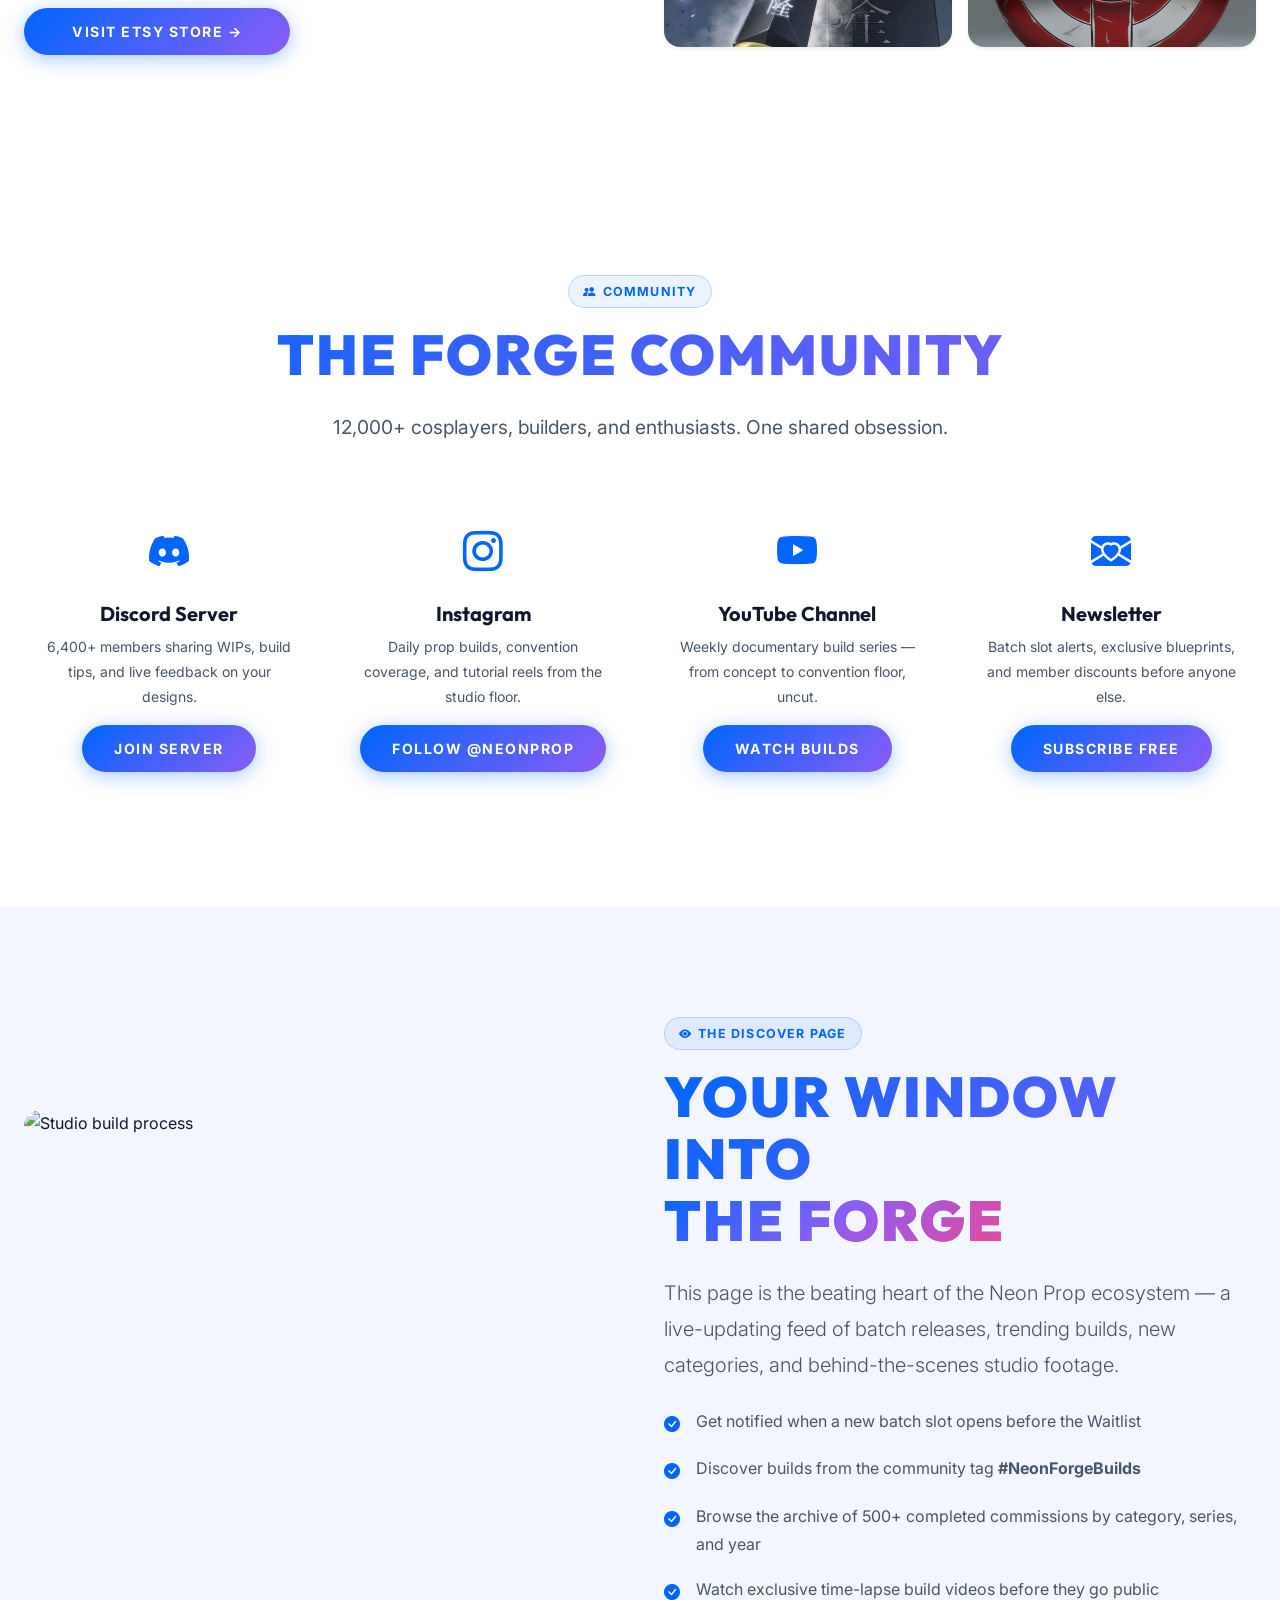
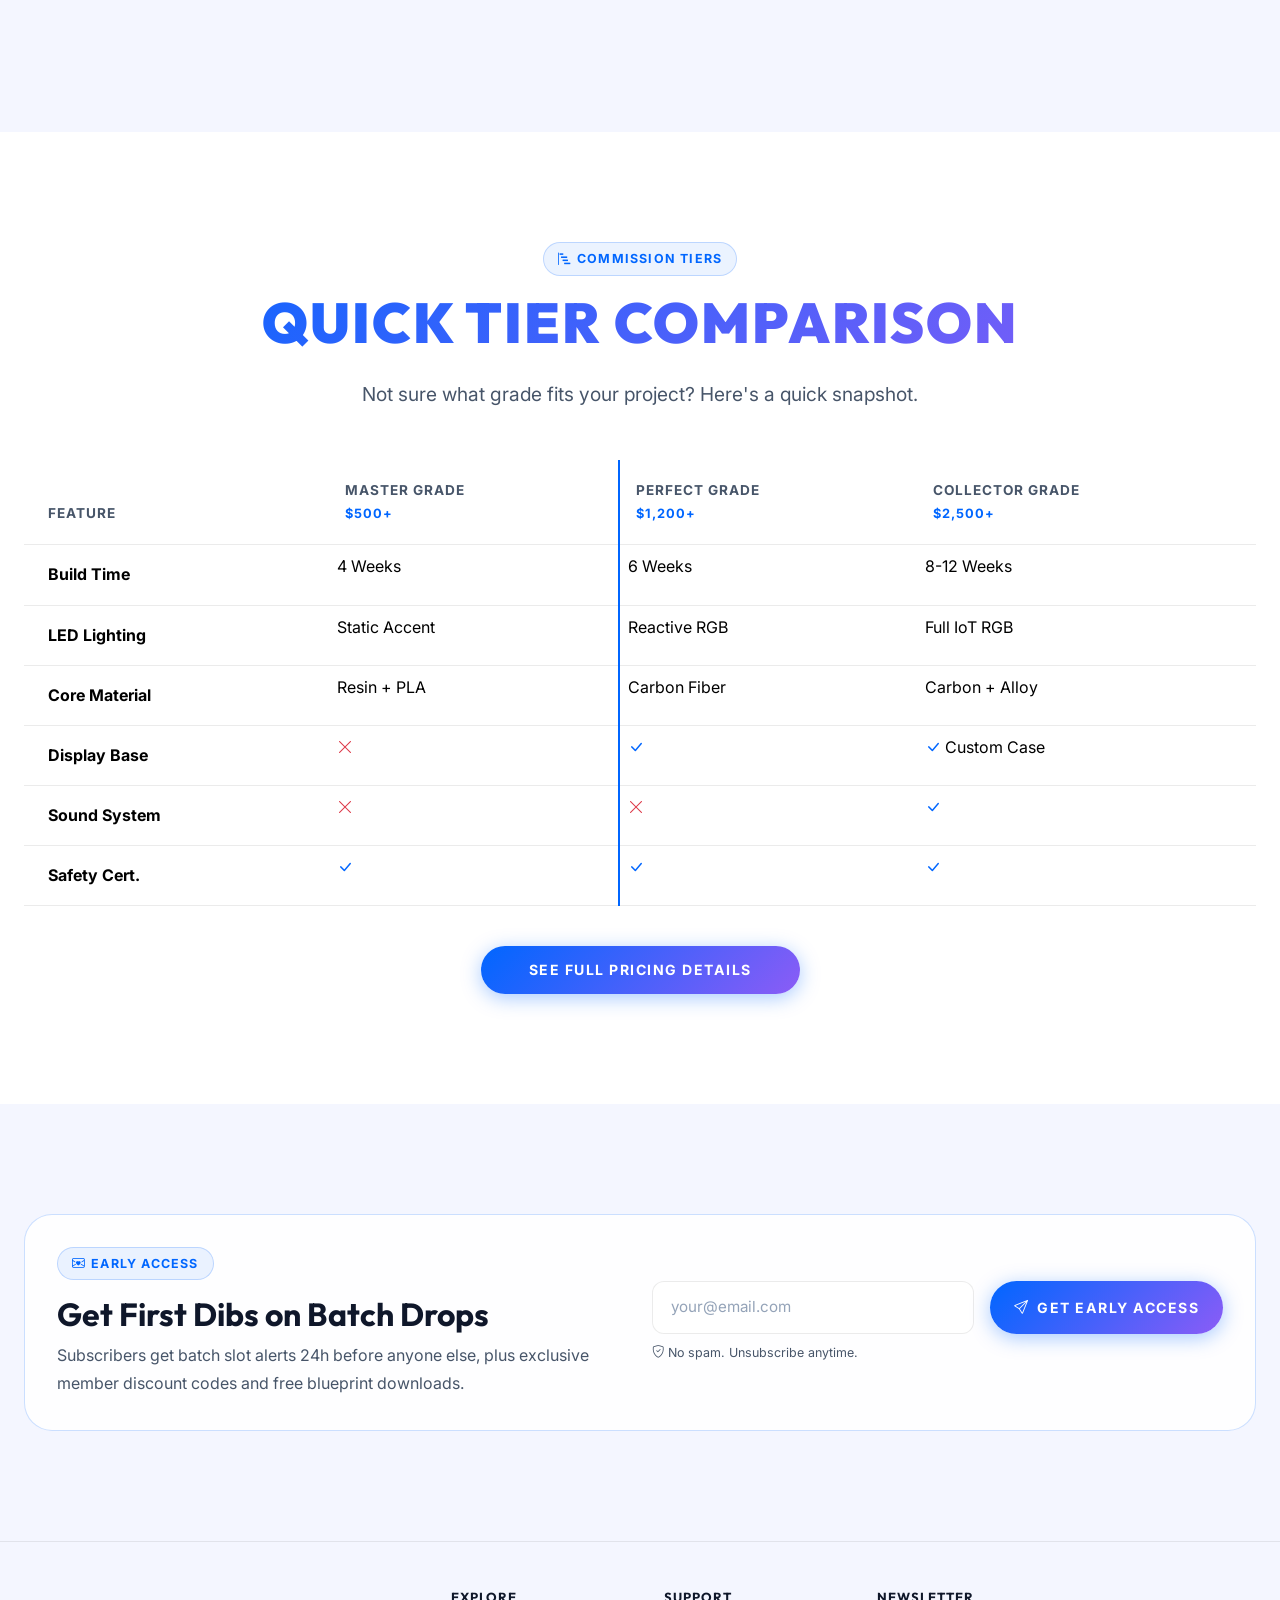
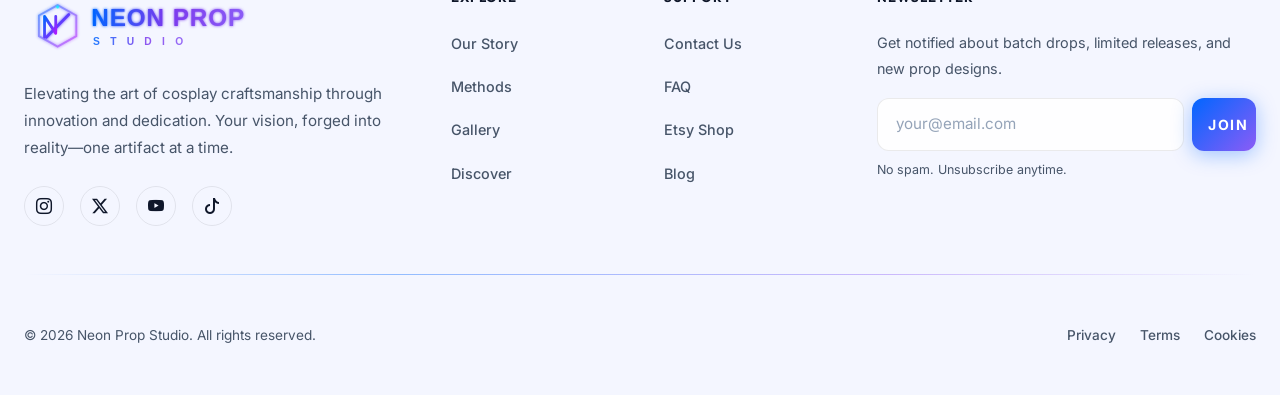
==== commit 4cf05eb8: "Icon change" ====
--- a/home2.html
+++ b/home2.html
@@ -189,7 +189,7 @@
                 <div class="d-flex align-items-center gap-3">
                     <a href="pages/login.html" class="btn-login text-decoration-none d-none d-lg-inline-block">Sign
                         In</a>
-                    <a href="pages/signup.html" class="btn btn-premium btn-sm">Join Studio</a>
+                    <a href="pages/signup.html" class="btn btn-premium">Join Studio</a>
                     <button id="theme-toggle" class="btn btn-theme-toggle" aria-label="Toggle Theme"><i
                             class="bi bi-sun-fill"></i></button>
                     <button id="rtl-toggle" class="btn btn-link text-decoration-none text-neon fw-bold px-1"
--- a/assets/css/style.css
+++ b/assets/css/style.css
@@ -237,7 +237,7 @@
 /* 1024px navbar alignment fix */
 @media (min-width: 992px) and (max-width: 1199.98px) {
     .nav-link { padding: 8px 6px !important; font-size: 0.72rem; letter-spacing: 0.5px; }
-    .btn-premium, .btn-neon { padding: 8px 16px; font-size: 0.72rem; white-space: nowrap; }
+    .btn-premium, .btn-neon { padding: 8px 20px; font-size: 0.75rem; white-space: nowrap; }
     .btn-login { padding: 6px 10px; font-size: 0.72rem; white-space: nowrap; }
     .navbar-brand img { height: 32px !important; }
     .navbar-brand { font-size: 1.3rem !important; }
@@ -265,12 +265,13 @@
     background: var(--grad-primary);
     color: white !important;
     border: none;
-    padding: 12px 28px;
+    padding: 10px 24px;
     border-radius: 50px;
     font-weight: 700;
     font-size: 0.85rem;
     text-transform: uppercase;
-    letter-spacing: 1.5px;
+    letter-spacing: 1px;
+    white-space: nowrap;
     transition: var(--transition-smooth);
     box-shadow: 0 4px 15px var(--primary-glow);
     position: relative;
